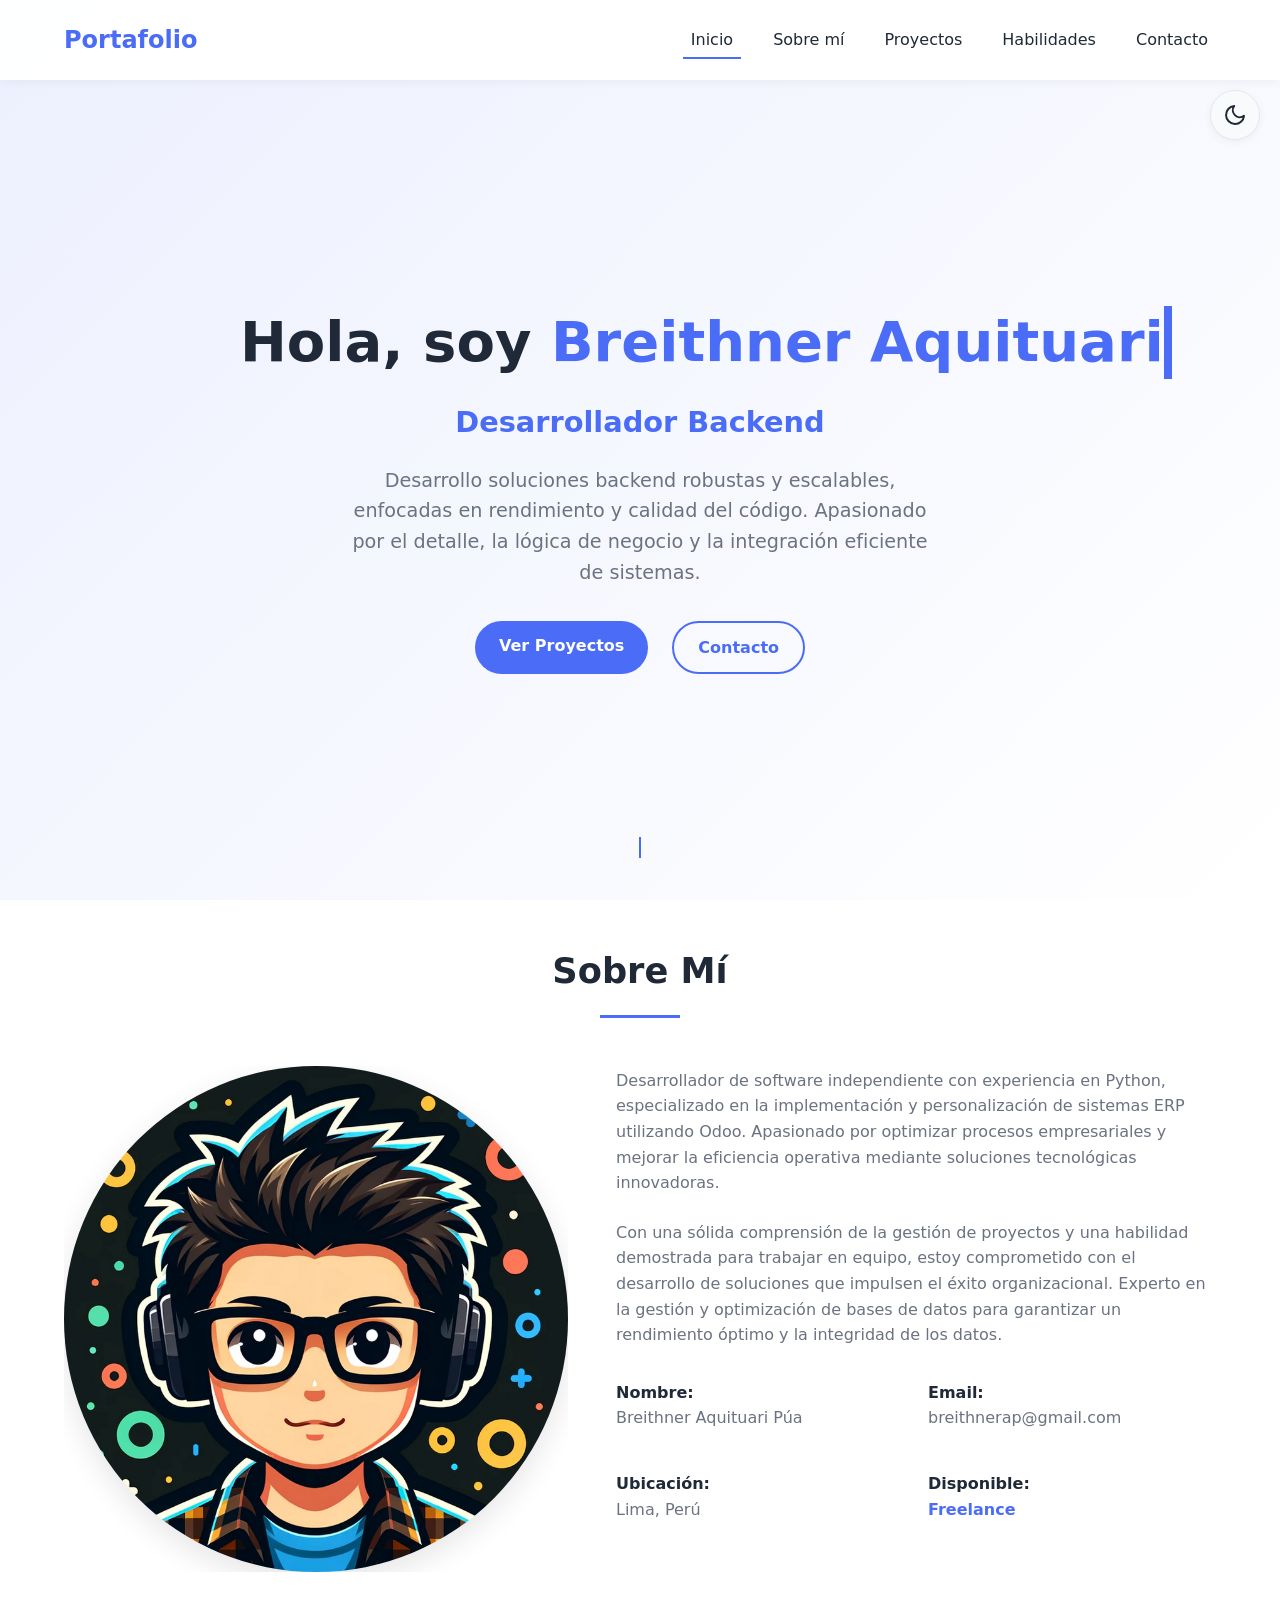
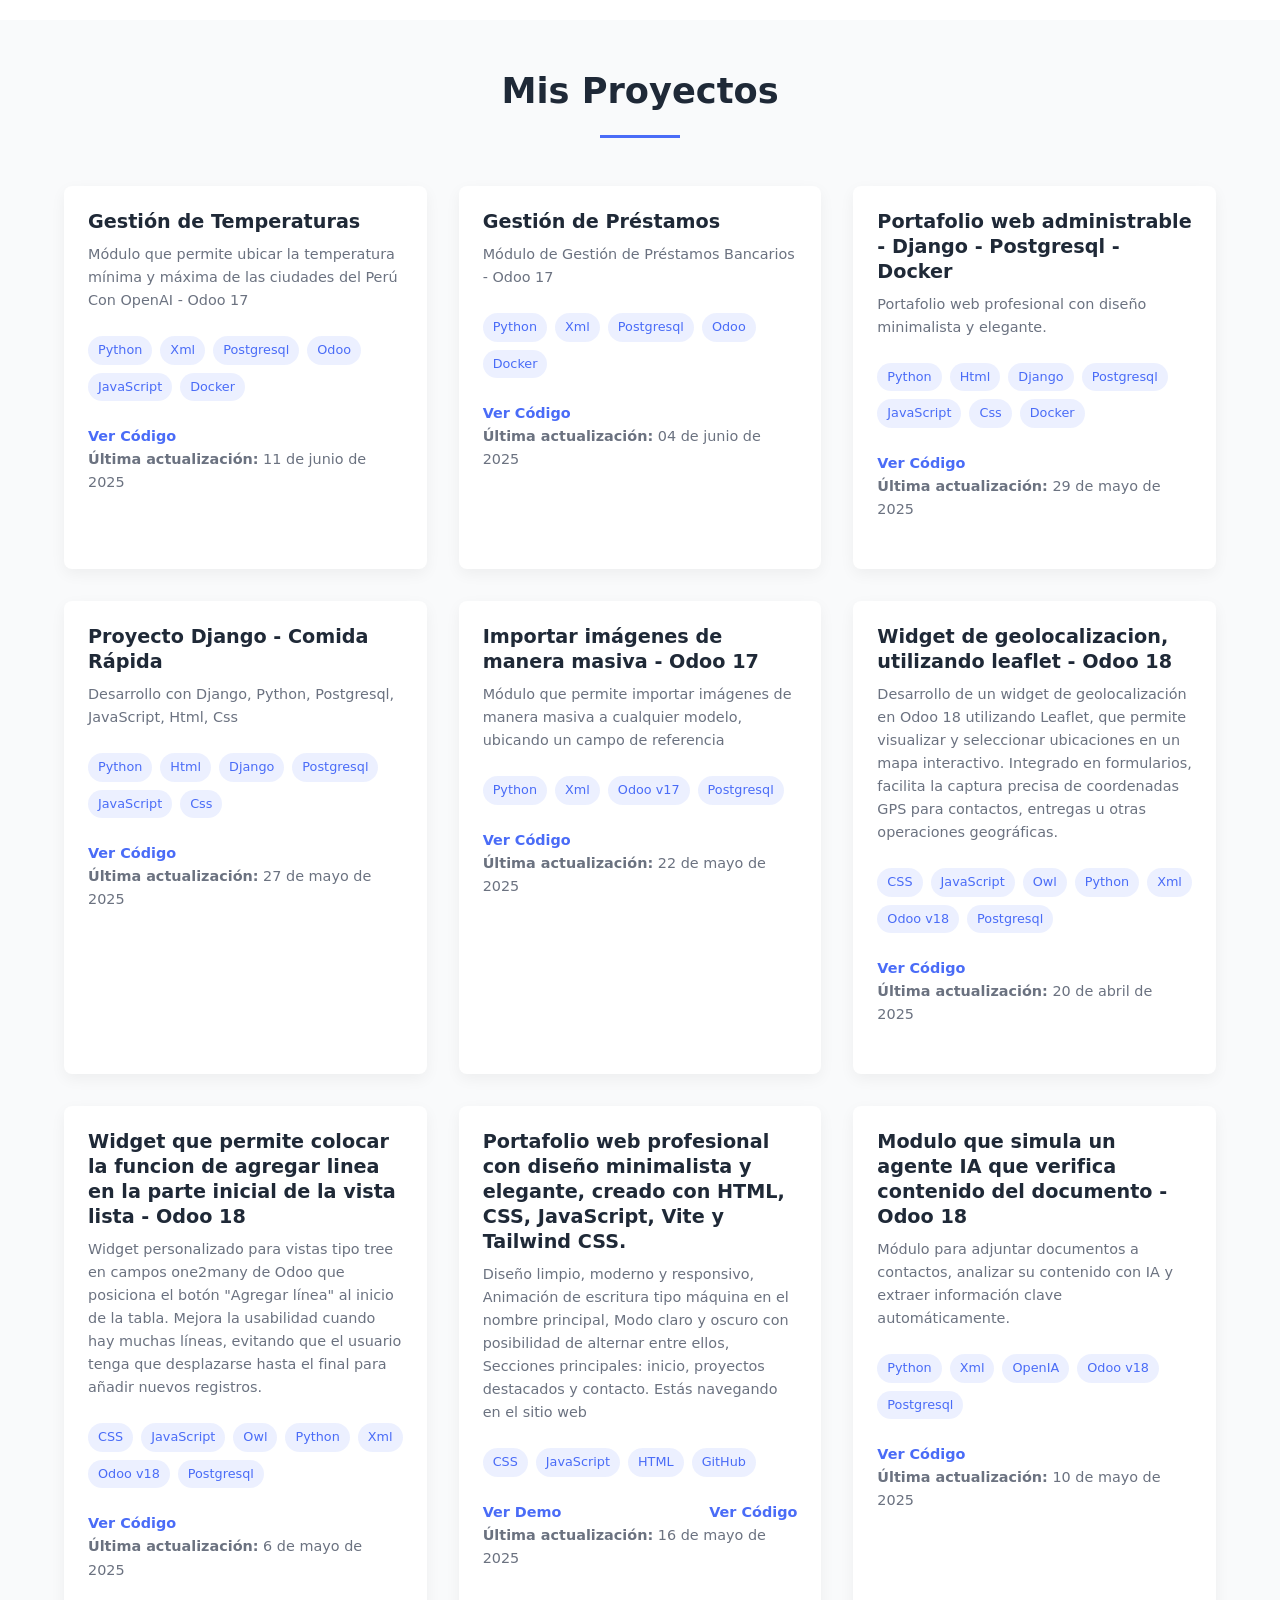
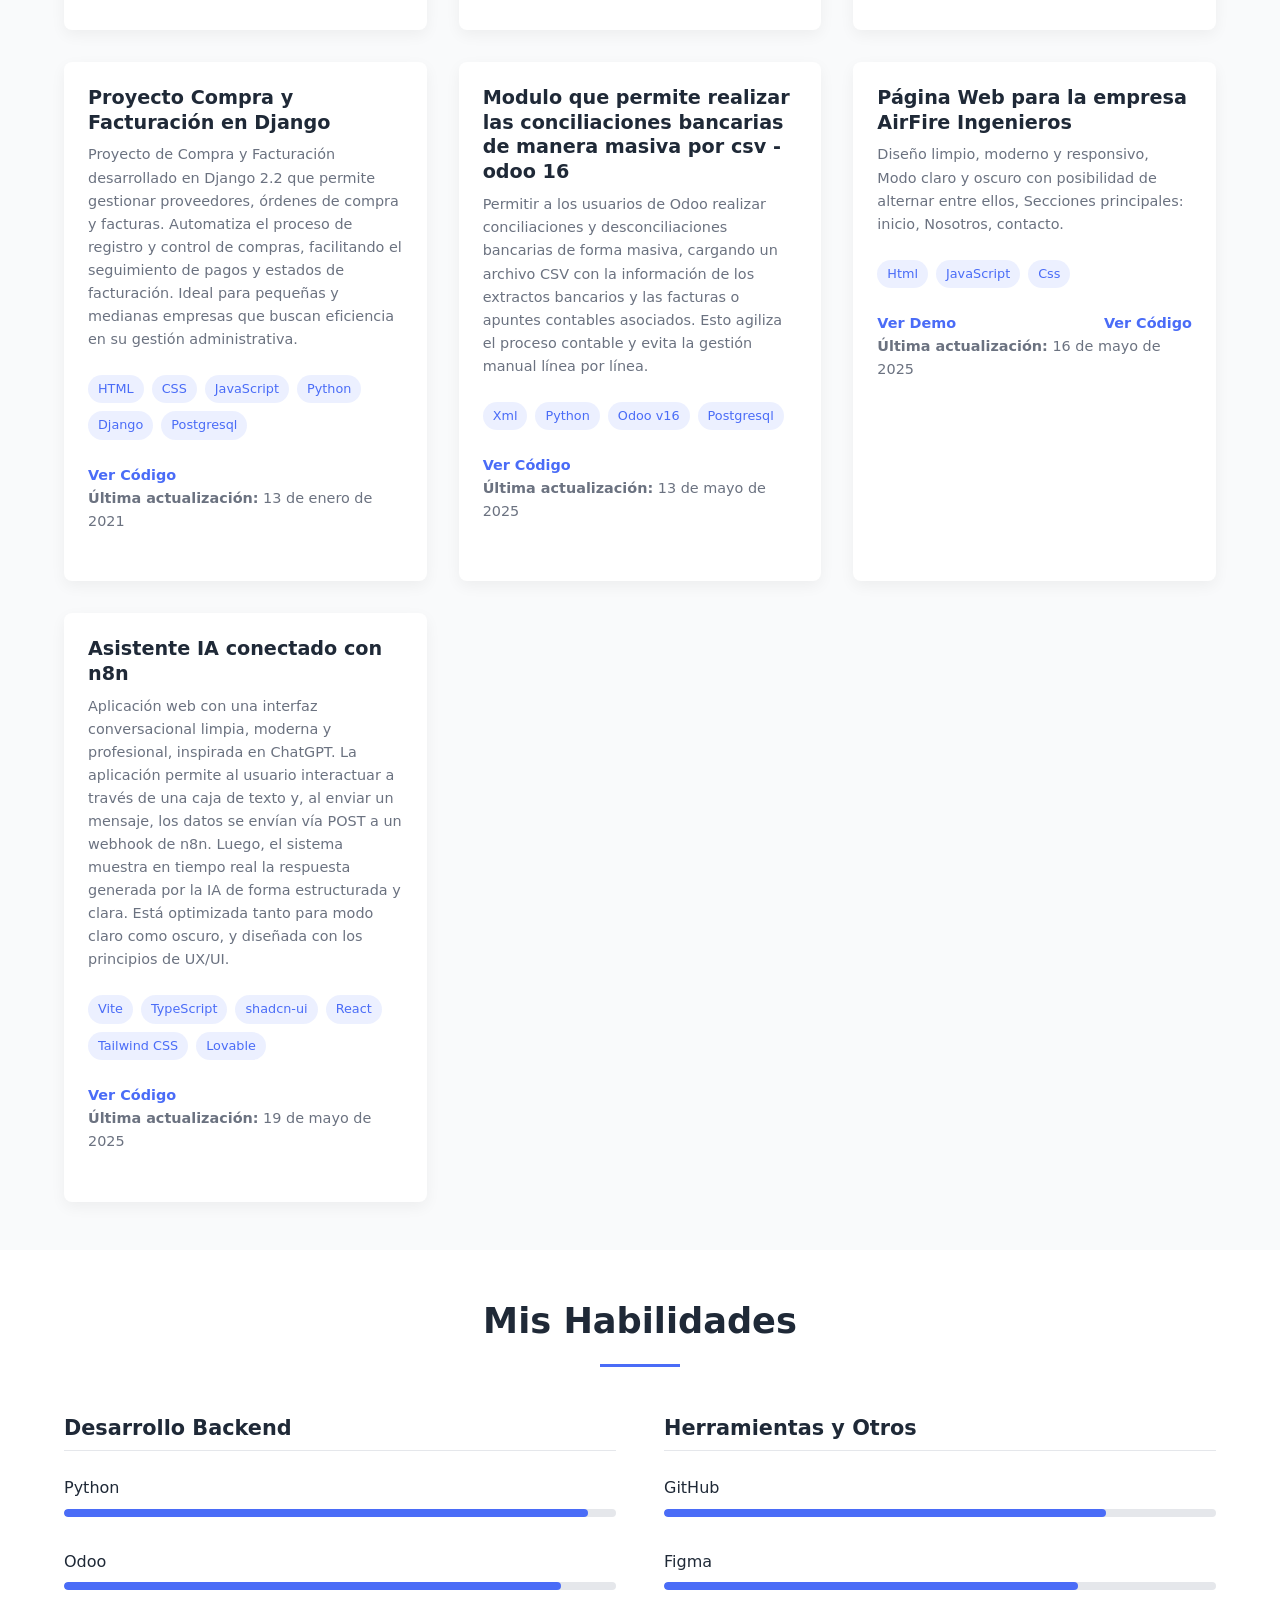
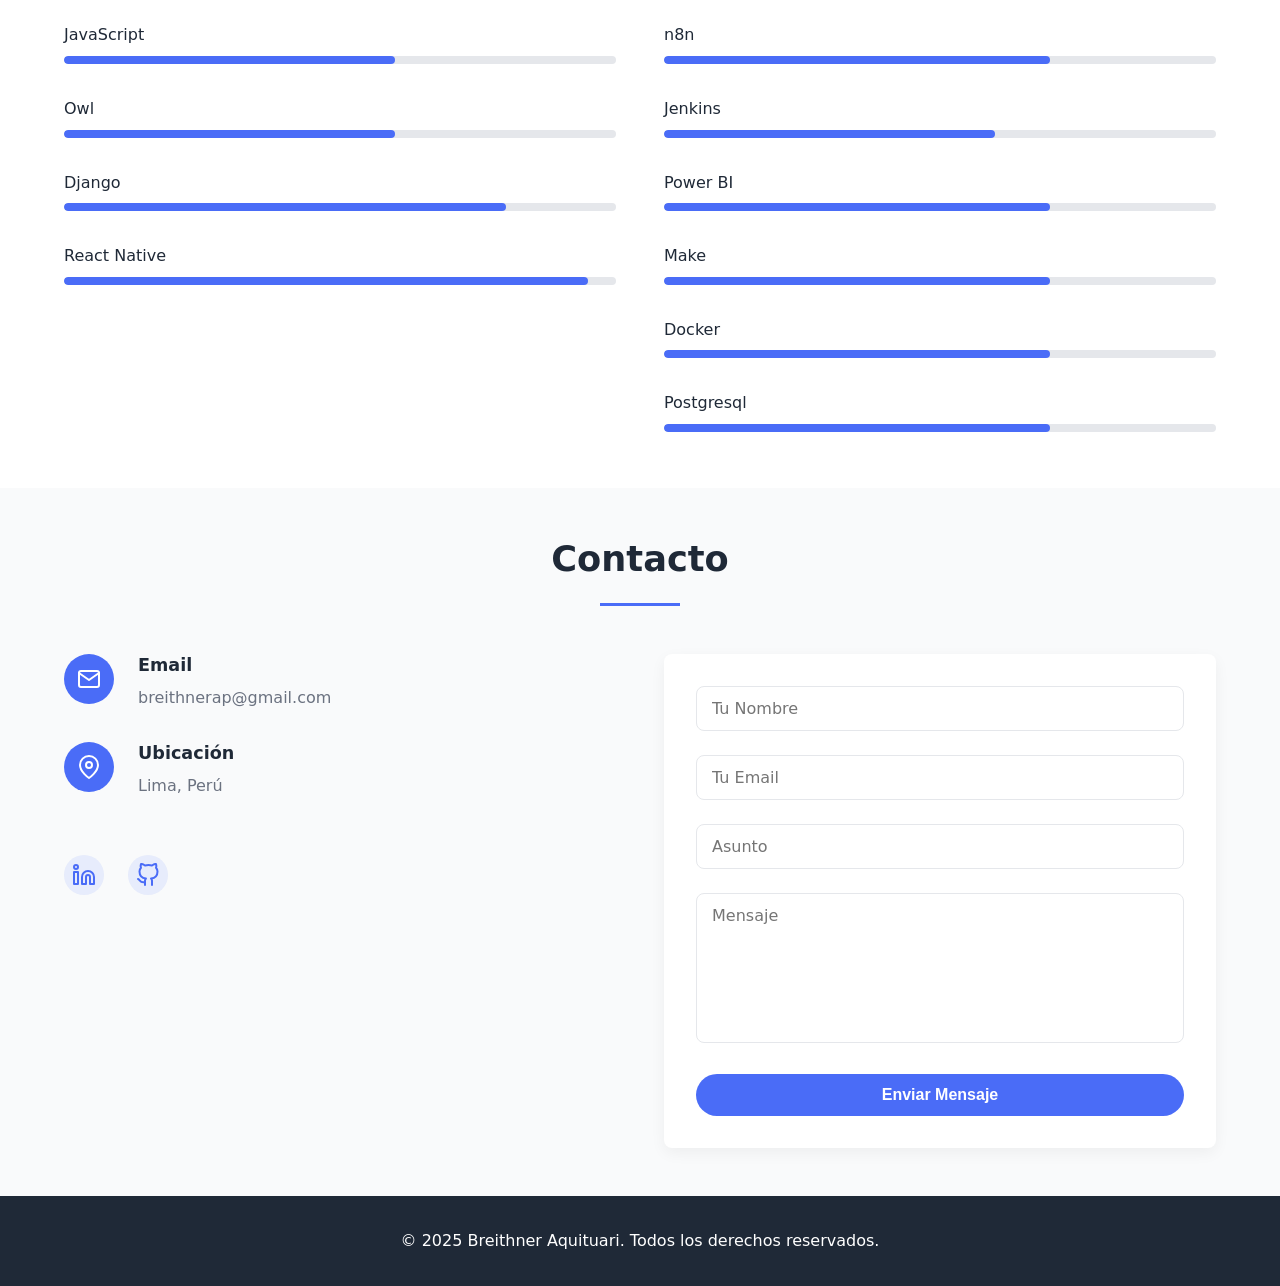
==== index.html @ 70c45f5d "upload change" ====
<!DOCTYPE html>
<html lang="es">
  <head>
    <meta charset="UTF-8" />
    <meta name="viewport" content="width=device-width, initial-scale=1.0" />
    <title>Mi Portafolio</title>
    <link rel="icon" href="src/docs/img.png" type="image/png">
    <link rel="stylesheet" href="styles.css" />
    <meta name="description" content="Portafolio profesional" />
    <meta name="author" content="Breithner Aquituari" />
  </head>

  <body>
    <div id="root">
      <!-- Theme Toggle Button -->
      <div class="theme-toggle">
        <svg xmlns="http://www.w3.org/2000/svg" viewBox="0 0 24 24" fill="none" stroke="currentColor" stroke-width="2" stroke-linecap="round" stroke-linejoin="round">
          <path d="M21 12.79A9 9 0 1 1 11.21 3 7 7 0 0 0 21 12.79z"></path>
        </svg>
      </div>

      <!-- Header y Navegación -->
      <header class="header">
        <div class="container">
          <div class="logo">
            <a href="#inicio">Portafolio</a>
          </div>
          <nav class="nav-menu">
            <div class="menu-toggle">
              <span></span>
              <span></span>
              <span></span>
            </div>
            <ul class="menu">
              <li><a href="#inicio" class="active">Inicio</a></li>
              <li><a href="#sobre-mi">Sobre mí</a></li>
              <li><a href="#proyectos">Proyectos</a></li>
              <li><a href="#habilidades">Habilidades</a></li>
              <li><a href="#contacto">Contacto</a></li>
            </ul>
          </nav>
        </div>
      </header>

      <!-- Sección de Inicio -->
      <section id="inicio" class="hero">
        <div class="container">
          <div class="hero-content">
            <h1 class="animate-fade-in">
              <span class="typing-text">Hola, soy <span class="highlight">Breithner Aquituari</span></span>
            </h1>
            <h2 class="animate-fade-in delay-1">
              <span class="backend-highlight">Desarrollador Backend</span>
            </h2>
            <p class="animate-fade-in delay-2">
              Desarrollo soluciones backend robustas y escalables, enfocadas en rendimiento y calidad del código.
              Apasionado por el detalle, la lógica de negocio y la integración eficiente de sistemas.
            </p>
            <div class="hero-buttons animate-fade-in delay-3">
              <a href="#proyectos" class="btn btn-primary">Ver Proyectos</a>
              <a href="#contacto" class="btn btn-outline">Contacto</a>
            </div>
          </div>
        </div>
        <div class="scroll-down">
          <a href="#sobre-mi">
            <span class="arrow"></span>
          </a>
        </div>
      </section>

      <!-- Sección Sobre Mí -->
      <section id="sobre-mi" class="section">
        <div class="container">
          <h2 class="section-title">Sobre Mí</h2>
          <div class="about-content">
            <div class="about-image">
              <div class="image-container">
                <!-- Imagen de perfil -->
                <img src="src/docs/img.png" alt="Foto de perfil" class="perfil-img"/>
              </div>
            </div>
            <div class="about-text">
              <p>
                Desarrollador de software independiente con experiencia en Python, 
                especializado en la implementación y personalización de sistemas ERP utilizando Odoo. 
                Apasionado por optimizar procesos empresariales y mejorar la eficiencia operativa mediante soluciones tecnológicas innovadoras. 

              </p>
              <p>
                Con una sólida comprensión de la gestión de proyectos y una habilidad demostrada para trabajar en equipo, 
                estoy comprometido con el desarrollo de soluciones que impulsen el éxito organizacional. 
                Experto en la gestión y optimización de bases de datos para garantizar un rendimiento óptimo y la integridad de los datos.
              </p>
              <div class="about-details">
                <div class="detail-item">
                  <span class="detail-title">Nombre:</span>
                  <span class="detail-info">Breithner Aquituari Púa</span>
                </div>
                <div class="detail-item">
                  <span class="detail-title">Email:</span>
                  <span class="detail-info">breithnerap@gmail.com</span>
                </div>
                <div class="detail-item">
                  <span class="detail-title">Ubicación:</span>
                  <span class="detail-info">Lima, Perú</span>
                </div>
                <div class="detail-item">
                  <span class="detail-title">Disponible:</span>
                  <span class="detail-info available">Freelance</span>
                </div>
              </div>
              <!-- <a href="src/docs/cv.pdf" class="btn btn-primary" target="_blank" download>Descargar CV</a> -->
            </div>
          </div>
        </div>
      </section>

      <!-- Sección de Proyectos -->
      <section id="proyectos" class="section bg-alt">
        <div class="container">
          <h2 class="section-title">Mis Proyectos</h2>
          <div class="projects-grid">

            <!-- Proyecto 1 -->
            <div class="project-card">
              <!-- <div class="project-img">
                <img src="https://via.placeholder.com/600x400" alt="Proyecto 2" />
              </div> -->
              <div class="project-info">
                <h3>Gestión de Temperaturas</h3>
                <p>Módulo que permite ubicar la temperatura mínima y máxima de las ciudades del Perú Con OpenAI - Odoo 17</h3>
                
                <div class="project-tags">
                  <span>Python</span>
                  <span>Xml</span>
                  <span>Postgresql</span>
                  <span>Odoo</span>
                  <span>JavaScript</span>
                  <span>Docker</span>
                </div>
                <div class="project-links">
                  <!-- <a href="#" class="project-link" target="_blank">Ver Demo</a> -->
                  <a href="https://github.com/br3hap/weather_temperature_ia" class="project-link" target="_blank">Ver Código</a>
                </div>
                <p><strong>Última actualización:</strong> 11 de junio de 2025</p>
              </div>
            </div>

            <!-- Proyecto 1 -->
            <div class="project-card">
              <!-- <div class="project-img">
                <img src="https://via.placeholder.com/600x400" alt="Proyecto 2" />
              </div> -->
              <div class="project-info">
                <h3>Gestión de Préstamos</h3>
                <p>Módulo de Gestión de Préstamos Bancarios - Odoo 17</h3>
                
                <div class="project-tags">
                  <span>Python</span>
                  <span>Xml</span>
                  <span>Postgresql</span>
                  <span>Odoo</span>
                  <span>Docker</span>
                </div>
                <div class="project-links">
                  <!-- <a href="#" class="project-link" target="_blank">Ver Demo</a> -->
                  <a href="https://github.com/br3hap/mod_bank_loan" class="project-link" target="_blank">Ver Código</a>
                </div>
                <p><strong>Última actualización:</strong> 04 de junio de 2025</p>
              </div>
            </div>


            <!-- Proyecto 1 -->
            <div class="project-card">
              <!-- <div class="project-img">
                <img src="https://via.placeholder.com/600x400" alt="Proyecto 2" />
              </div> -->
              <div class="project-info">
                <h3>Portafolio web administrable - Django - Postgresql - Docker</h3>
                <p>Portafolio web profesional con diseño minimalista y elegante.</h3>
                
                <div class="project-tags">
                  <span>Python</span>
                  <span>Html</span>
                  <span>Django</span>
                  <span>Postgresql</span>
                  <span>JavaScript</span>
                  <span>Css</span>
                  <span>Docker</span>
                </div>
                <div class="project-links">
                  <!-- <a href="#" class="project-link" target="_blank">Ver Demo</a> -->
                  <a href="https://github.com/br3hap/portafolio-administrable-django-postgresql" class="project-link" target="_blank">Ver Código</a>
                </div>
                <p><strong>Última actualización:</strong> 29 de mayo de 2025</p>
              </div>
            </div>

            <!-- Proyecto 1 -->
            <div class="project-card">
              <!-- <div class="project-img">
                <img src="https://via.placeholder.com/600x400" alt="Proyecto 2" />
              </div> -->
              <div class="project-info">
                <h3>Proyecto Django - Comida Rápida</h3>
                <p>Desarrollo con Django, Python, Postgresql, JavaScript, Html, Css</p>
                <div class="project-tags">
                  <span>Python</span>
                  <span>Html</span>
                  <span>Django</span>
                  <span>Postgresql</span>
                  <span>JavaScript</span>
                  <span>Css</span>
                </div>
                <div class="project-links">
                  <!-- <a href="#" class="project-link" target="_blank">Ver Demo</a> -->
                  <a href="https://github.com/br3hap/Django5-Doc" class="project-link" target="_blank">Ver Código</a>
                </div>
                <p><strong>Última actualización:</strong> 27 de mayo de 2025</p>
              </div>
            </div>


            <!-- Proyecto 1 -->
            <div class="project-card">
              <!-- <div class="project-img">
                <img src="https://via.placeholder.com/600x400" alt="Proyecto 2" />
              </div> -->
              <div class="project-info">
                <h3>Importar imágenes de manera masiva - Odoo 17</h3>
                <p>Módulo que permite importar imágenes de manera masiva a cualquier modelo, ubicando un campo de referencia</p>
                <div class="project-tags">
                  <span>Python</span>
                  <span>Xml</span>
                  <span>Odoo v17</span>
                  <span>Postgresql</span>
                </div>
                <div class="project-links">
                  <!-- <a href="#" class="project-link" target="_blank">Ver Demo</a> -->
                  <a href="https://github.com/br3hap/modules-odoo/tree/main/mod_image_import" class="project-link" target="_blank">Ver Código</a>
                </div>
                <p><strong>Última actualización:</strong> 22 de mayo de 2025</p>
              </div>
            </div>


            <!-- Proyecto 2 -->
            <div class="project-card">
              <!-- <div class="project-img">
                <img src="https://via.placeholder.com/600x400" alt="Proyecto 2" />
              </div> -->
              <div class="project-info">
                <h3>Widget de geolocalizacion, utilizando leaflet - Odoo 18</h3>
                <p>Desarrollo de un widget de geolocalización en Odoo 18 utilizando Leaflet, 
                  que permite visualizar y seleccionar ubicaciones en un mapa interactivo. 
                  Integrado en formularios, 
                  facilita la captura precisa de coordenadas GPS para contactos, entregas u otras operaciones geográficas.</p>
                <div class="project-tags">
                  <!-- <span>HTML</span> -->
                  <span>CSS</span>
                  <span>JavaScript</span>
                  <span>Owl</span>
                  <span>Python</span>
                  <span>Xml</span>
                  <span>Odoo v18</span>
                  <span>Postgresql</span>
                </div>
                <div class="project-links">
                  <!-- <a href="#" class="project-link" target="_blank">Ver Demo</a> -->
                  <a href="https://github.com/br3hap/modules-odoo/tree/main/widget_geolocation_map" class="project-link" target="_blank">Ver Código</a>
                </div>
                <p><strong>Última actualización:</strong> 20 de abril de 2025</p>
              </div>
            </div>

            <!-- Proyecto 3 -->
            <div class="project-card">
              <!-- <div class="project-img">
                <img src="https://via.placeholder.com/600x400" alt="Proyecto 3" />
              </div> -->
              <div class="project-info">
                <h3>Widget que permite colocar la funcion de agregar linea en la parte inicial
                    de la vista lista - Odoo 18</h3>
                <p>Widget personalizado para vistas tipo tree en campos one2many de Odoo que posiciona el botón 
                  "Agregar línea" al inicio de la tabla. Mejora la usabilidad cuando hay muchas líneas, 
                  evitando que el usuario tenga que desplazarse hasta el final para añadir nuevos registros.</p>
                <div class="project-tags">
                  <span>CSS</span>
                  <span>JavaScript</span>
                  <span>Owl</span>
                  <span>Python</span>
                  <span>Xml</span>
                  <span>Odoo v18</span>
                  <span>Postgresql</span>
                </div>
                <div class="project-links">
                  <!-- <a href="#" class="project-link" target="_blank">Ver Demo</a> -->
                  <a href="https://github.com/br3hap/modules-odoo/tree/main/list_add_record_start" class="project-link" target="_blank">Ver Código</a>
                </div>
                <p><strong>Última actualización:</strong> 6 de mayo de 2025</p>
              </div>
            </div>

            <!-- Proyecto 4 -->
            <div class="project-card">
              <!-- <div class="project-img">
                <img src="https://via.placeholder.com/600x400" alt="Proyecto 3" />
              </div> -->
              <div class="project-info">
                <h3>Portafolio web profesional con diseño minimalista y elegante, creado con HTML, CSS, JavaScript, Vite y Tailwind CSS.</h3>
                <p>Diseño limpio, moderno y responsivo, Animación de escritura tipo máquina en el nombre principal, Modo claro y oscuro con posibilidad de alternar entre ellos,
                  Secciones principales: inicio, proyectos destacados y contacto. <span>Estás navegando en el sitio web</span>
                </p>
                <div class="project-tags">
                  <span>CSS</span>
                  <span>JavaScript</span>
                  <span>HTML</span>
                  <span>GitHub</span>
                </div>
                <div class="project-links">
                  <a href="https://br3hap.github.io/" class="project-link">Ver Demo</a>
                  <a href="https://github.com/br3hap/br3hap.github.io" class="project-link" target="_blank">Ver Código</a>
                </div>
                <p><strong>Última actualización:</strong> 16 de mayo de 2025</p>
              </div>
            </div>


            <!-- Proyecto 5 -->
            <div class="project-card">
              <!-- <div class="project-img">
                <img src="https://via.placeholder.com/600x400" alt="Proyecto 3" />
              </div> -->
              <div class="project-info">
                <h3>Modulo que simula un agente IA que verifica contenido del documento - Odoo 18</h3>
                <p>Módulo para adjuntar documentos a contactos, analizar su contenido con IA y extraer información clave automáticamente.
                </p>
                <div class="project-tags">
                  <span>Python</span>
                  <span>Xml</span>
                  <span>OpenIA</span>
                  <span>Odoo v18</span>
                  <span>Postgresql</span>
                </div>
                <div class="project-links">
                  <!-- <a href="#" class="project-link" target="_blank">Ver Demo</a> -->
                  <a href="https://github.com/br3hap/modules-odoo/tree/main/res_partner_file_ia" class="project-link" target="_blank">Ver Código</a>
                </div>
                <p><strong>Última actualización:</strong> 10 de mayo de 2025</p>
              </div>
            </div>

            <!-- Proyecto 1 -->
            <div class="project-card">
              <!-- <div class="project-img">
                <img src="https://via.placeholder.com/600x400" alt="Proyecto 1" />
              </div> -->
              <div class="project-info">
                <h3>Proyecto Compra y Facturación en Django</h3>
                <p>Proyecto de Compra y Facturación desarrollado en Django 2.2 que permite gestionar proveedores, 
                  órdenes de compra y facturas. 
                  Automatiza el proceso de registro y control de compras, 
                  facilitando el seguimiento de pagos y estados de facturación. 
                  Ideal para pequeñas y medianas empresas que buscan eficiencia en su gestión administrativa.</p>
                <div class="project-tags">
                  <span>HTML</span>
                  <span>CSS</span>
                  <span>JavaScript</span>
                  <span>Python</span>
                  <span>Django</span>
                  <span>Postgresql</span>
                </div>
                <div class="project-links">
                  <!-- <a href="#" class="project-link" target="_blank">Ver Demo</a> -->
                  <a href="https://github.com/br3hap/Compra-y-Facturacion" class="project-link" target="_blank">Ver Código</a>
                </div>
                <p><strong>Última actualización:</strong> 13 de enero de 2021</p>
              </div>
            </div>

            <!-- Proyecto 6 -->
            <div class="project-card">
              <!-- <div class="project-img">
                <img src="https://via.placeholder.com/600x400" alt="Proyecto 1" />
              </div> -->
              <div class="project-info">
                <h3>Modulo que permite realizar las conciliaciones bancarias de manera masiva por csv - odoo 16</h3>
                <p>Permitir a los usuarios de Odoo realizar conciliaciones y desconciliaciones bancarias de forma masiva, 
                    cargando un archivo CSV con la información de los extractos bancarios y las facturas o apuntes contables asociados. 
                    Esto agiliza el proceso contable y evita la gestión manual línea por línea.</p>
                <div class="project-tags">
                  <span>Xml</span>
                  <span>Python</span>
                  <span>Odoo v16</span>
                  <span>Postgresql</span>
                </div>
                <div class="project-links">
                  <!-- <a href="#" class="project-link" target="_blank">Ver Demo</a> -->
                  <a href="https://github.com/br3hap/modules-odoo/tree/main/conciliar_extractos_bancarios" class="project-link" target="_blank">Ver Código</a>
                </div>
                <p><strong>Última actualización:</strong> 13 de mayo de 2025</p>
              </div>
            </div>

            <!-- Proyecto 7 -->
            <div class="project-card">
              <!-- <div class="project-img">
                <img src="https://via.placeholder.com/600x400" alt="Proyecto 1" />
              </div> -->
              <div class="project-info">
                <h3>Página Web para la empresa AirFire Ingenieros</h3>
                <p>Diseño limpio, moderno y responsivo, Modo claro y oscuro con posibilidad de alternar entre ellos,
                  Secciones principales: inicio, Nosotros, contacto.</p>
                <div class="project-tags">
                  <span>Html</span>
                  <span>JavaScript</span>
                  <span>Css</span>
                </div>
                <div class="project-links">
                  <a href="https://airfireingenieros.com/" class="project-link" target="_blank">Ver Demo</a>
                  <a href="https://github.com/br3hap/airfire-ingenieros-web" class="project-link" target="_blank">Ver Código</a>
                </div>
                <p><strong>Última actualización:</strong> 16 de mayo de 2025</p>
              </div>
            </div>

            <!-- Proyecto 8 -->
            <div class="project-card">
              <!-- <div class="project-img">
                <img src="src/docs/img/ia.png" alt="Proyecto 1" />
              </div> -->
              <div class="project-info">
                <h3>Asistente IA conectado con n8n</h3>
                <p>Aplicación web con una interfaz conversacional limpia, moderna y profesional, inspirada en ChatGPT. 
                  La aplicación permite al usuario interactuar a través de una caja de texto y, al enviar un mensaje, 
                  los datos se envían vía POST a un webhook de n8n. 
                  Luego, el sistema muestra en tiempo real la respuesta generada por la IA de forma estructurada y clara. 
                  Está optimizada tanto para modo claro como oscuro, y diseñada con los principios de UX/UI.</p>
                <div class="project-tags">
                  <span>Vite</span>
                  <span>TypeScript</span>
                  <span>shadcn-ui</span>
                  <span>React</span>
                  <span>Tailwind CSS</span>
                  <span>Lovable</span>
                </div>
                <div class="project-links">
                  <a href="https://github.com/br3hap/chatflow-ai-assistant" class="project-link" target="_blank">Ver Código</a>
                </div>
                <p><strong>Última actualización:</strong> 19 de mayo de 2025</p>
              </div>
            </div>

          </div>
        </div>
      </section>

      <!-- Sección de Habilidades -->
      <section id="habilidades" class="section">
        <div class="container">
          <h2 class="section-title">Mis Habilidades</h2>
          <div class="skills-container">
            <div class="skills-category">
              <h3>Desarrollo Backend</h3>
              <div class="skills-list">
                <div class="skill-item">
                  <span class="skill-name">Python</span>
                  <div class="skill-bar">
                    <div class="skill-level" style="width: 95%"></div>
                  </div>
                </div>
                <div class="skill-item">
                  <span class="skill-name">Odoo</span>
                  <div class="skill-bar">
                    <div class="skill-level" style="width: 90%"></div>
                  </div>
                </div>
                <div class="skill-item">
                  <span class="skill-name">JavaScript</span>
                  <div class="skill-bar">
                    <div class="skill-level" style="width: 60%"></div>
                  </div>
                </div>
                <div class="skill-item">
                  <span class="skill-name">Owl</span>
                  <div class="skill-bar">
                    <div class="skill-level" style="width: 60%"></div>
                  </div>
                </div>
                <div class="skill-item">
                  <span class="skill-name">Django</span>
                  <div class="skill-bar">
                    <div class="skill-level" style="width: 80%"></div>
                  </div>
                </div>
                <div class="skill-item">
                  <span class="skill-name">React Native</span>
                  <div class="skill-bar">
                    <div class="skill-level" style="width: 95%"></div>
                  </div>
                </div>
              </div>
            </div>

            <div class="skills-category">
              <h3>Herramientas y Otros</h3>
              <div class="skills-list">
                <div class="skill-item">
                  <span class="skill-name">GitHub</span>
                  <div class="skill-bar">
                    <div class="skill-level" style="width: 80%"></div>
                  </div>
                </div>
                <div class="skill-item">
                  <span class="skill-name">Figma</span>
                  <div class="skill-bar">
                    <div class="skill-level" style="width: 75%"></div>
                  </div>
                </div>
                <div class="skill-item">
                  <span class="skill-name">n8n</span>
                  <div class="skill-bar">
                    <div class="skill-level" style="width: 70%"></div>
                  </div>
                </div>
                <div class="skill-item">
                  <span class="skill-name">Jenkins</span>
                  <div class="skill-bar">
                    <div class="skill-level" style="width: 60%"></div>
                  </div>
                </div>
                <div class="skill-item">
                  <span class="skill-name">Power BI</span>
                  <div class="skill-bar">
                    <div class="skill-level" style="width: 70%"></div>
                  </div>
                </div>
                <div class="skill-item">
                  <span class="skill-name">Make</span>
                  <div class="skill-bar">
                    <div class="skill-level" style="width: 70%"></div>
                  </div>
                </div>
                <div class="skill-item">
                  <span class="skill-name">Docker</span>
                  <div class="skill-bar">
                    <div class="skill-level" style="width: 70%"></div>
                  </div>
                </div>
                <div class="skill-item">
                  <span class="skill-name">Postgresql</span>
                  <div class="skill-bar">
                    <div class="skill-level" style="width: 70%"></div>
                  </div>
                </div>
              </div>
            </div>
          </div>
        </div>
      </section>

      <!-- Sección de Contacto -->
      <section id="contacto" class="section bg-alt">
        <div class="container">
          <h2 class="section-title">Contacto</h2>
          <div class="contact-container">
            <div class="contact-info">
              <div class="contact-item">
                <div class="contact-icon">
                  <svg xmlns="http://www.w3.org/2000/svg" width="24" height="24" viewBox="0 0 24 24" fill="none" stroke="currentColor" stroke-width="2" stroke-linecap="round" stroke-linejoin="round">
                    <path d="M4 4h16c1.1 0 2 .9 2 2v12c0 1.1-.9 2-2 2H4c-1.1 0-2-.9-2-2V6c0-1.1.9-2 2-2z"></path>
                    <polyline points="22,6 12,13 2,6"></polyline>
                  </svg>
                </div>
                <div class="contact-text">
                  <h3>Email</h3>
                  <p>breithnerap@gmail.com</p>
                </div>
              </div>
              <div class="contact-item">
                <div class="contact-icon">
                  <svg xmlns="http://www.w3.org/2000/svg" width="24" height="24" viewBox="0 0 24 24" fill="none" stroke="currentColor" stroke-width="2" stroke-linecap="round" stroke-linejoin="round">
                    <path d="M21 10c0 7-9 13-9 13s-9-6-9-13a9 9 0 0 1 18 0z"></path>
                    <circle cx="12" cy="10" r="3"></circle>
                  </svg>
                </div>
                <div class="contact-text">
                  <h3>Ubicación</h3>
                  <p>Lima, Perú</p>
                </div>
              </div>
              <!-- <div class="contact-item">
                <div class="contact-icon">
                  <svg xmlns="http://www.w3.org/2000/svg" width="24" height="24" viewBox="0 0 24 24" fill="none" stroke="currentColor" stroke-width="2" stroke-linecap="round" stroke-linejoin="round">
                    <path d="M15.05 5A5 5 0 0 1 19 8.95M15.05 1A9 9 0 0 1 23 8.94m-1 7.98v3a2 2 0 0 1-2.18 2 19.79 19.79 0 0 1-8.63-3.07 19.5 19.5 0 0 1-6-6 19.79 19.79 0 0 1-3.07-8.67A2 2 0 0 1 4.11 2h3a2 2 0 0 1 2 1.72 12.84 12.84 0 0 0 .7 2.81 2 2 0 0 1-.45 2.11L8.09 9.91a16 16 0 0 0 6 6l1.27-1.27a2 2 0 0 1 2.11-.45 12.84 12.84 0 0 0 2.81.7A2 2 0 0 1 22 16.92z"></path>
                  </svg>
                </div>
                <div class="contact-text">
                  <h3>Teléfono</h3>
                  <p>+XX XXX XXX XXXX</p>
                </div>
              </div> -->
              <div class="social-links">
                <a href="https://www.linkedin.com/in/breithner-aquituari-249b821a4/" target="_blank" class="social-link">
                  <svg xmlns="http://www.w3.org/2000/svg" width="24" height="24" viewBox="0 0 24 24" fill="none" stroke="currentColor" stroke-width="2" stroke-linecap="round" stroke-linejoin="round">
                    <path d="M16 8a6 6 0 0 1 6 6v7h-4v-7a2 2 0 0 0-2-2 2 2 0 0 0-2 2v7h-4v-7a6 6 0 0 1 6-6z"></path>
                    <rect x="2" y="9" width="4" height="12"></rect>
                    <circle cx="4" cy="4" r="2"></circle>
                  </svg>
                </a>
                <a href="https://github.com/br3hap" target="_blank" class="social-link">
                  <svg xmlns="http://www.w3.org/2000/svg" width="24" height="24" viewBox="0 0 24 24" fill="none" stroke="currentColor" stroke-width="2" stroke-linecap="round" stroke-linejoin="round">
                    <path d="M9 19c-5 1.5-5-2.5-7-3m14 6v-3.87a3.37 3.37 0 0 0-.94-2.61c3.14-.35 6.44-1.54 6.44-7A5.44 5.44 0 0 0 20 4.77 5.07 5.07 0 0 0 19.91 1S18.73.65 16 2.48a13.38 13.38 0 0 0-7 0C6.27.65 5.09 1 5.09 1A5.07 5.07 0 0 0 5 4.77a5.44 5.44 0 0 0-1.5 3.78c0 5.42 3.3 6.61 6.44 7A3.37 3.37 0 0 0 9 18.13V22"></path>
                  </svg>
                </a>
                <!-- <a href="#" target="_blank" class="social-link">
                  <svg xmlns="http://www.w3.org/2000/svg" width="24" height="24" viewBox="0 0 24 24" fill="none" stroke="currentColor" stroke-width="2" stroke-linecap="round" stroke-linejoin="round">
                    <path d="M23 3a10.9 10.9 0 0 1-3.14 1.53 4.48 4.48 0 0 0-7.86 3v1A10.66 10.66 0 0 1 3 4s-4 9 5 13a11.64 11.64 0 0 1-7 2c9 5 20 0 20-11.5a4.5 4.5 0 0 0-.08-.83A7.72 7.72 0 0 0 23 3z"></path>
                  </svg>
                </a> -->
              </div>
            </div>
            <div class="contact-form">
              <form id="contact-form">
                <div class="form-group">
                  <input type="text" id="name" name="name" placeholder="Tu Nombre" required />
                </div>
                <div class="form-group">
                  <input type="email" id="email" name="email" placeholder="Tu Email" required />
                </div>
                <div class="form-group">
                  <input type="text" id="subject" name="subject" placeholder="Asunto" required />
                </div>
                <div class="form-group">
                  <textarea id="message" name="message" placeholder="Mensaje" required></textarea>
                </div>
                <button type="submit" class="btn btn-primary btn-full">Enviar Mensaje</button>
              </form>
            </div>
          </div>
        </div>
      </section>

      <!-- Footer -->
      <footer class="footer">
        <div class="container">
          <div class="footer-content">
            <p>&copy; 2025 Breithner Aquituari. Todos los derechos reservados.</p>
          </div>
        </div>
      </footer>
    </div>
    
    <!-- IMPORTANT: DO NOT REMOVE THIS SCRIPT TAG OR THIS VERY COMMENT! -->
    <script src="https://cdn.gpteng.co/gptengineer.js" type="module"></script>
    <script src="script.js"></script>
  </body>
</html>
---- styles.css ----
/* Variables */
:root {
  --primary-color: #4a6cf7;
  --primary-dark: #3a5be0;
  --secondary-color: #6b7280;
  --text-color: #1f2937;
  --light-text: #6b7280;
  --bg-color: #ffffff;
  --bg-alt: #f9fafb;
  --border-color: #e5e7eb;
  --shadow-color: rgba(0, 0, 0, 0.05);
  --highlight-color: rgba(74, 108, 247, 0.1);
  --transition: all 0.3s ease;
  --border-radius: 8px;
  --container-width: 1200px;
  --header-height: 80px;
  --spacing-xs: 0.5rem;
  --spacing-sm: 1rem;
  --spacing-md: 1.5rem;
  --spacing-lg: 2rem;
  --spacing-xl: 3rem;
  --header-text-color: #1f2937;
  --footer-text-color: white;
}

/* Dark Mode Variables */
.dark-mode {
  --primary-color: #6d8bff;
  --primary-dark: #5a78eb;
  --secondary-color: #9ca3af;
  --text-color: #f3f4f6;
  --light-text: #d1d5db;
  --bg-color: #121212;
  --bg-alt: #1f2937;
  --border-color: #374151;
  --shadow-color: rgba(0, 0, 0, 0.2);
  --highlight-color: rgba(109, 139, 255, 0.1);
  --header-text-color: #f3f4f6;
  --footer-text-color: #f3f4f6;
}

/* Reset & Base Styles */
* {
  margin: 0;
  padding: 0;
  box-sizing: border-box;
}

html {
  scroll-behavior: smooth;
}

body {
  font-family: system-ui, -apple-system, BlinkMacSystemFont, 'Segoe UI', Roboto,
    'Helvetica Neue', Arial, sans-serif;
  color: var(--text-color);
  line-height: 1.6;
  background-color: var(--bg-color);
}

h1, h2, h3, h4, h5, h6 {
  font-weight: 700;
  line-height: 1.3;
  margin-bottom: var(--spacing-md);
}

a {
  text-decoration: none;
  color: var(--text-color);
  transition: var(--transition);
}

ul {
  list-style: none;
}

img {
  max-width: 100%;
  height: auto;
  display: block;
}

/* Typing Animation */
.typing-text {
  display: inline-block;
  overflow: hidden;
  border-right: 0.15em solid var(--primary-color);
  white-space: nowrap;
  margin: 0 auto;
  animation: typing 3.5s steps(40, end), blink-caret 0.75s step-end infinite;
  max-width: fit-content;
}

@keyframes typing {
  from { width: 0 }
  to { width: 100% }
}

@keyframes blink-caret {
  from, to { border-color: transparent }
  50% { border-color: var(--primary-color) }
}

.backend-highlight {
  color: var(--primary-color);
  font-weight: 700;
}

/* Theme Toggle */
.theme-toggle {
  position: fixed;
  top: 90px;
  right: 20px;
  width: 50px;
  height: 50px;
  border-radius: 50%;
  background-color: var(--bg-alt);
  display: flex;
  align-items: center;
  justify-content: center;
  cursor: pointer;
  z-index: 999;
  box-shadow: 0 2px 10px var(--shadow-color);
  border: 1px solid var(--border-color);
  transition: var(--transition);
}

.theme-toggle:hover {
  transform: translateY(-2px);
}

.theme-toggle svg {
  width: 24px;
  height: 24px;
  fill: none;
  stroke: var(--text-color);
  stroke-width: 2;
  transition: var(--transition);
}

/* Container */
.container {
  width: 100%;
  max-width: var(--container-width);
  margin: 0 auto;
  padding: 0 var(--spacing-md);
}

/* Header */
.header {
  position: fixed;
  top: 0;
  left: 0;
  width: 100%;
  background-color: rgba(255, 255, 255, 0.95);
  backdrop-filter: blur(5px);
  z-index: 1000;
  box-shadow: 0 2px 10px var(--shadow-color);
  height: var(--header-height);
  display: flex;
  align-items: center;
}

.dark-mode .header {
  background-color: rgba(18, 18, 18, 0.95);
}

.dark-mode .footer {
  background-color: rgba(18, 18, 18, 0.95);
}

.header .container {
  display: flex;
  align-items: center;
  justify-content: space-between;
}

.logo a {
  font-size: 1.5rem;
  font-weight: 700;
  color: var(--primary-color);
}

.nav-menu {
  display: flex;
  align-items: center;
}

.menu {
  display: flex;
  gap: var(--spacing-md);
}

.menu li a {
  padding: 0.5rem;
  position: relative;
}

.menu li a::after {
  content: '';
  position: absolute;
  bottom: -2px;
  left: 0;
  width: 0;
  height: 2px;
  background-color: var(--primary-color);
  transition: var(--transition);
}

.menu li a:hover::after,
.menu li a.active::after {
  width: 100%;
}

.menu-toggle {
  display: none;
  flex-direction: column;
  gap: 5px;
  cursor: pointer;
}

.menu-toggle span {
  display: block;
  width: 25px;
  height: 3px;
  background-color: var(--text-color);
  transition: var(--transition);
}

/* Hero Section */
.hero {
  min-height: 100vh;
  display: flex;
  align-items: center;
  position: relative;
  padding-top: var(--header-height);
  background: linear-gradient(135deg, var(--highlight-color) 0%, rgba(255, 255, 255, 0.5) 100%);
}

.hero-content {
  max-width: 800px;
  margin: 0 auto;
  text-align: center;
  padding: var(--spacing-xl) 0;
}

.hero h1 {
  font-size: 3.5rem;
  margin-bottom: var(--spacing-xs);
  color: var(--text-color);
}

.hero h2 {
  font-size: 1.8rem;
  font-weight: 500;
  margin-bottom: var(--spacing-md);
  color: var(--secondary-color);
}

.hero p {
  font-size: 1.2rem;
  margin-bottom: var(--spacing-lg);
  color: var(--light-text);
  max-width: 600px;
  margin-left: auto;
  margin-right: auto;
}

.highlight {
  color: var(--primary-color);
}

.hero-buttons {
  display: flex;
  gap: var(--spacing-md);
  justify-content: center;
  margin-top: var(--spacing-lg);
}

.scroll-down {
  position: absolute;
  bottom: 40px;
  left: 50%;
  transform: translateX(-50%);
  display: flex;
  flex-direction: column;
  align-items: center;
  cursor: pointer;
}

.arrow {
  width: 20px;
  height: 20px;
  border-right: 2px solid var(--primary-color);
  border-bottom: 2px solid var(--primary-color);
  transform: rotate(45deg);
  animation: bounce 2s infinite;
}

@keyframes bounce {
  0%, 20%, 50%, 80%, 100% {
    transform: translateY(0) rotate(45deg);
  }
  40% {
    transform: translateY(-10px) rotate(45deg);
  }
  60% {
    transform: translateY(-5px) rotate(45deg);
  }
}

/* Section Styles */
.section {
  padding: var(--spacing-xl) 0;
}

.bg-alt {
  background-color: var(--bg-alt);
}

.section-title {
  font-size: 2.2rem;
  text-align: center;
  margin-bottom: var(--spacing-xl);
  position: relative;
  padding-bottom: var(--spacing-md);
}

.section-title::after {
  content: '';
  position: absolute;
  bottom: 0;
  left: 50%;
  transform: translateX(-50%);
  width: 80px;
  height: 3px;
  background-color: var(--primary-color);
}

/* About Section */
.about-content {
  display: flex;
  gap: var(--spacing-xl);
  align-items: center;
}

.about-image {
  flex: 1;
  border-radius: var(--border-radius);
  overflow: hidden;
}

.image-container {
  width: 100%; /* Ajustá el tamaño que necesites */
  height: 100%;
  position: relative;
  background-color: #e5e7eb;
  border-radius: 50%;
  box-shadow: 0 10px 30px rgba(0, 0, 0, 0.1);
  overflow: hidden;
}

.perfil-img {
  width: 100%;
  height: 100%;
  object-fit: cover;
  display: block;
  border: none; /* sin borde */
  box-shadow: none; /* sin sombra */
}

.about-text {
  flex: 2;
  max-width: 600px;
}

.about-text p {
  margin-bottom: var(--spacing-md);
  color: var(--light-text);
}

.about-details {
  margin: var(--spacing-lg) 0;
  display: grid;
  grid-template-columns: repeat(2, 1fr);
  gap: var(--spacing-md);
}

.detail-item {
  display: flex;
  flex-direction: column;
  margin-bottom: var(--spacing-sm);
}

.detail-title {
  font-weight: 600;
  color: var(--text-color);
}

.detail-info {
  color: var(--light-text);
}

.available {
  color: var(--primary-color);
  font-weight: 600;
}

/* Projects Section */
.projects-grid {
  display: grid;
  grid-template-columns: repeat(auto-fit, minmax(300px, 1fr));
  gap: var(--spacing-lg);
}

.project-card {
  background: var(--bg-color);
  border-radius: var(--border-radius);
  overflow: hidden;
  box-shadow: 0 5px 15px var(--shadow-color);
  transition: var(--transition);
}

.project-card:hover {
  transform: translateY(-5px);
  box-shadow: 0 10px 25px rgba(0, 0, 0, 0.1);
}

.project-img {
  width: 100%;
  height: 200px;
  overflow: hidden;
}

.project-img img {
  width: 100%;
  height: 100%;
  object-fit: cover;
  transition: var(--transition);
}

.project-card:hover .project-img img {
  transform: scale(1.05);
}

.project-info {
  padding: var(--spacing-md);
}

.project-info h3 {
  margin-bottom: var(--spacing-xs);
  font-size: 1.2rem;
}

.project-info p {
  color: var(--light-text);
  margin-bottom: var(--spacing-md);
  font-size: 0.9rem;
}

.project-tags {
  display: flex;
  flex-wrap: wrap;
  gap: 8px;
  margin-bottom: var(--spacing-md);
}

.project-tags span {
  background-color: var(--highlight-color);
  color: var(--primary-color);
  padding: 4px 10px;
  border-radius: 20px;
  font-size: 0.8rem;
  font-weight: 500;
}

.project-links {
  display: flex;
  justify-content: space-between;
}

.project-link {
  color: var(--primary-color);
  font-size: 0.9rem;
  font-weight: 600;
  position: relative;
}

.project-link::after {
  content: '';
  position: absolute;
  bottom: -2px;
  left: 0;
  width: 0;
  height: 2px;
  background-color: var(--primary-color);
  transition: var(--transition);
}

.project-link:hover::after {
  width: 100%;
}

/* Skills Section */
.skills-container {
  display: grid;
  grid-template-columns: repeat(auto-fit, minmax(300px, 1fr));
  gap: var(--spacing-xl);
}

.skills-category h3 {
  margin-bottom: var(--spacing-md);
  font-size: 1.3rem;
  padding-bottom: var(--spacing-xs);
  border-bottom: 1px solid var(--border-color);
}

.skills-list {
  display: flex;
  flex-direction: column;
  gap: var(--spacing-md);
}

.skill-item {
  margin-bottom: var(--spacing-xs);
}

.skill-name {
  display: block;
  margin-bottom: 8px;
  font-weight: 500;
}

.skill-bar {
  width: 100%;
  height: 8px;
  background-color: var(--border-color);
  border-radius: 10px;
  overflow: hidden;
}

.skill-level {
  height: 100%;
  background-color: var(--primary-color);
  border-radius: 10px;
  position: relative;
  animation: skill-bar-fill 1.5s ease-out forwards;
  transform-origin: left;
  transform: scaleX(0);
}

@keyframes skill-bar-fill {
  from {
    transform: scaleX(0);
  }
  to {
    transform: scaleX(1);
  }
}

/* Contact Section */
.contact-container {
  display: grid;
  grid-template-columns: repeat(auto-fit, minmax(300px, 1fr));
  gap: var(--spacing-xl);
}

.contact-info {
  display: flex;
  flex-direction: column;
  gap: var(--spacing-lg);
}

.contact-item {
  display: flex;
  gap: var(--spacing-md);
  align-items: flex-start;
}

.contact-icon {
  width: 50px;
  height: 50px;
  border-radius: 50%;
  background-color: var(--primary-color);
  display: flex;
  align-items: center;
  justify-content: center;
  color: white;
  flex-shrink: 0;
}

.contact-text h3 {
  margin-bottom: var(--spacing-xs);
  font-size: 1.1rem;
}

.contact-text p {
  color: var(--light-text);
}

.social-links {
  display: flex;
  gap: var(--spacing-md);
  margin-top: var(--spacing-md);
}

.social-link {
  width: 40px;
  height: 40px;
  border-radius: 50%;
  display: flex;
  align-items: center;
  justify-content: center;
  background-color: var(--highlight-color);
  color: var(--primary-color);
  transition: var(--transition);
}

.social-link:hover {
  background-color: var(--primary-color);
  color: white;
}

.contact-form {
  background-color: var(--bg-color);
  padding: var(--spacing-lg);
  border-radius: var(--border-radius);
  box-shadow: 0 5px 15px var(--shadow-color);
}

.form-group {
  margin-bottom: var(--spacing-md);
}

.form-group input,
.form-group textarea {
  width: 100%;
  padding: 12px 15px;
  border: 1px solid var(--border-color);
  border-radius: var(--border-radius);
  font-size: 1rem;
  transition: var(--transition);
  outline: none;
  font-family: inherit;
}

.form-group textarea {
  height: 150px;
  resize: none;
}

.form-group input:focus,
.form-group textarea:focus {
  border-color: var(--primary-color);
  box-shadow: 0 0 0 3px var(--highlight-color);
}

/* Buttons */
.btn {
  display: inline-block;
  padding: 12px 24px;
  font-size: 1rem;
  font-weight: 600;
  border-radius: 50px;
  transition: var(--transition);
  cursor: pointer;
  text-align: center;
  border: none;
  outline: none;
}

.btn-primary {
  background-color: var(--primary-color);
  color: white;
}

.btn-primary:hover {
  background-color: var(--primary-dark);
  transform: translateY(-2px);
  box-shadow: 0 5px 15px rgba(74, 108, 247, 0.3);
}

.btn-outline {
  background-color: transparent;
  color: var(--primary-color);
  border: 2px solid var(--primary-color);
}

.btn-outline:hover {
  background-color: var(--primary-color);
  color: white;
  transform: translateY(-2px);
  box-shadow: 0 5px 15px rgba(74, 108, 247, 0.3);
}

.btn-full {
  width: 100%;
}

/* Footer */
.footer {
  background-color: var(--text-color);
  color: white;
  padding: var(--spacing-lg) 0;
}

.footer-content {
  display: flex;
  justify-content: center;
  align-items: center;
  text-align: center;
}

/* Animations */
.animate-fade-in {
  opacity: 0;
  transform: translateY(20px);
  animation: fade-in 0.8s forwards;
}

.delay-1 {
  animation-delay: 0.2s;
}

.delay-2 {
  animation-delay: 0.4s;
}

.delay-3 {
  animation-delay: 0.6s;
}

@keyframes fade-in {
  to {
    opacity: 1;
    transform: translateY(0);
  }
}

/* Responsive Styles */
@media screen and (max-width: 768px) {
  .hero h1 {
    font-size: 2.5rem;
  }
  
  .hero h2 {
    font-size: 1.5rem;
  }
  
  .hero-buttons {
    flex-direction: column;
    gap: var(--spacing-sm);
  }
  
  .menu {
    position: fixed;
    top: var(--header-height);
    left: 0;
    width: 100%;
    background-color: var(--bg-color);
    flex-direction: column;
    gap: 0;
    height: 0;
    overflow: hidden;
    transition: var(--transition);
    box-shadow: 0 5px 10px var(--shadow-color);
  }
  
  .menu.open {
    height: auto;
    padding: var(--spacing-md) 0;
  }
  
  .menu li {
    width: 100%;
    text-align: center;
  }
  
  .menu li a {
    display: block;
    padding: var(--spacing-sm) 0;
  }
  
  .menu-toggle {
    display: flex;
  }
  
  .menu-toggle.active span:nth-child(1) {
    transform: translateY(8px) rotate(45deg);
  }
  
  .menu-toggle.active span:nth-child(2) {
    opacity: 0;
  }
  
  .menu-toggle.active span:nth-child(3) {
    transform: translateY(-8px) rotate(-45deg);
  }
  
  .about-content {
    flex-direction: column;
    text-align: center;
  }
  
  .about-image {
    max-width: 250px;
    margin: 0 auto var(--spacing-lg);
  }
  
  .about-text {
    max-width: 100%;
  }
  
  .about-details {
    grid-template-columns: 1fr;
  }
  
  .contact-container {
    grid-template-columns: 1fr;
  }
}

@media screen and (max-width: 480px) {
  :root {
    --spacing-xl: 2rem;
    --spacing-lg: 1.5rem;
    --spacing-md: 1rem;
    --spacing-sm: 0.8rem;
  }
  
  .hero h1 {
    font-size: 2rem;
  }
  
  .hero h2 {
    font-size: 1.2rem;
  }
  
  .hero p {
    font-size: 1rem;
  }
  
  .section-title {
    font-size: 1.8rem;
  }
  
  .projects-grid {
    grid-template-columns: 1fr;
  }
  
  .skills-container {
    grid-template-columns: 1fr;
  }
}
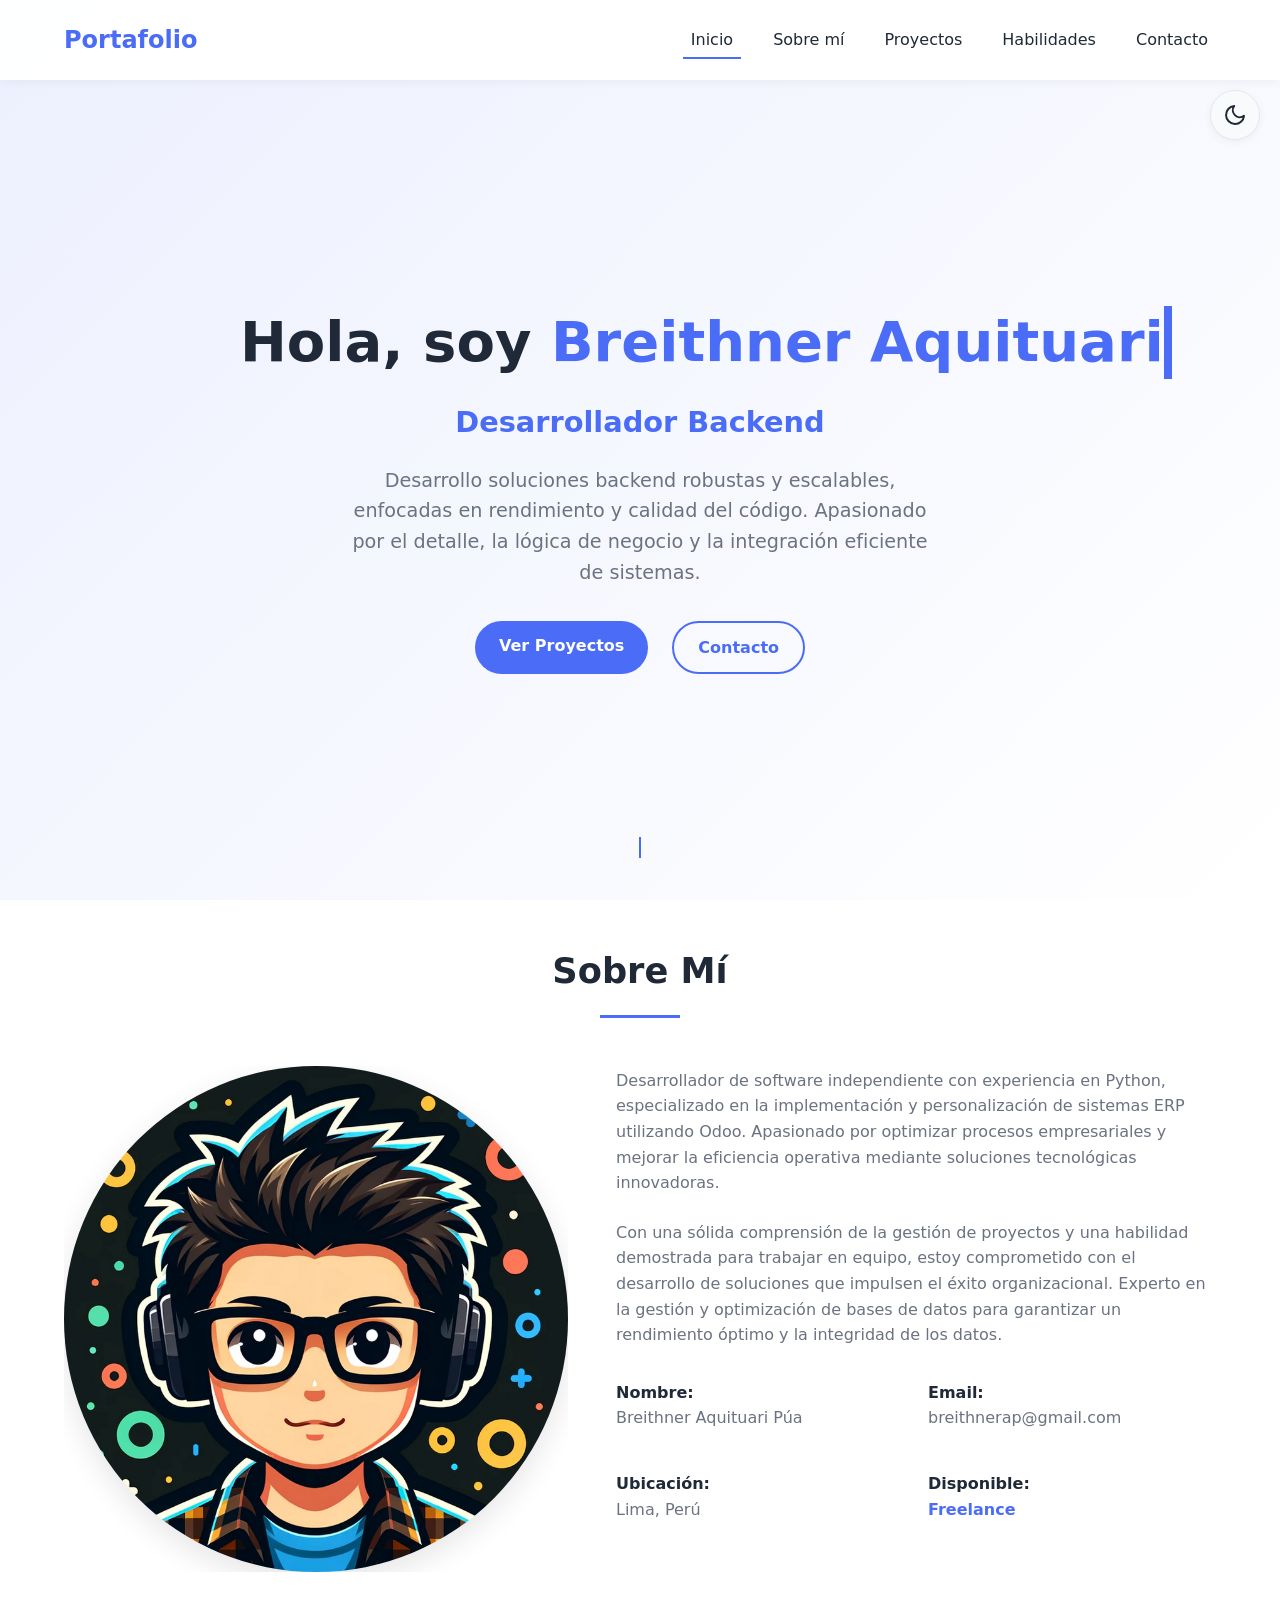
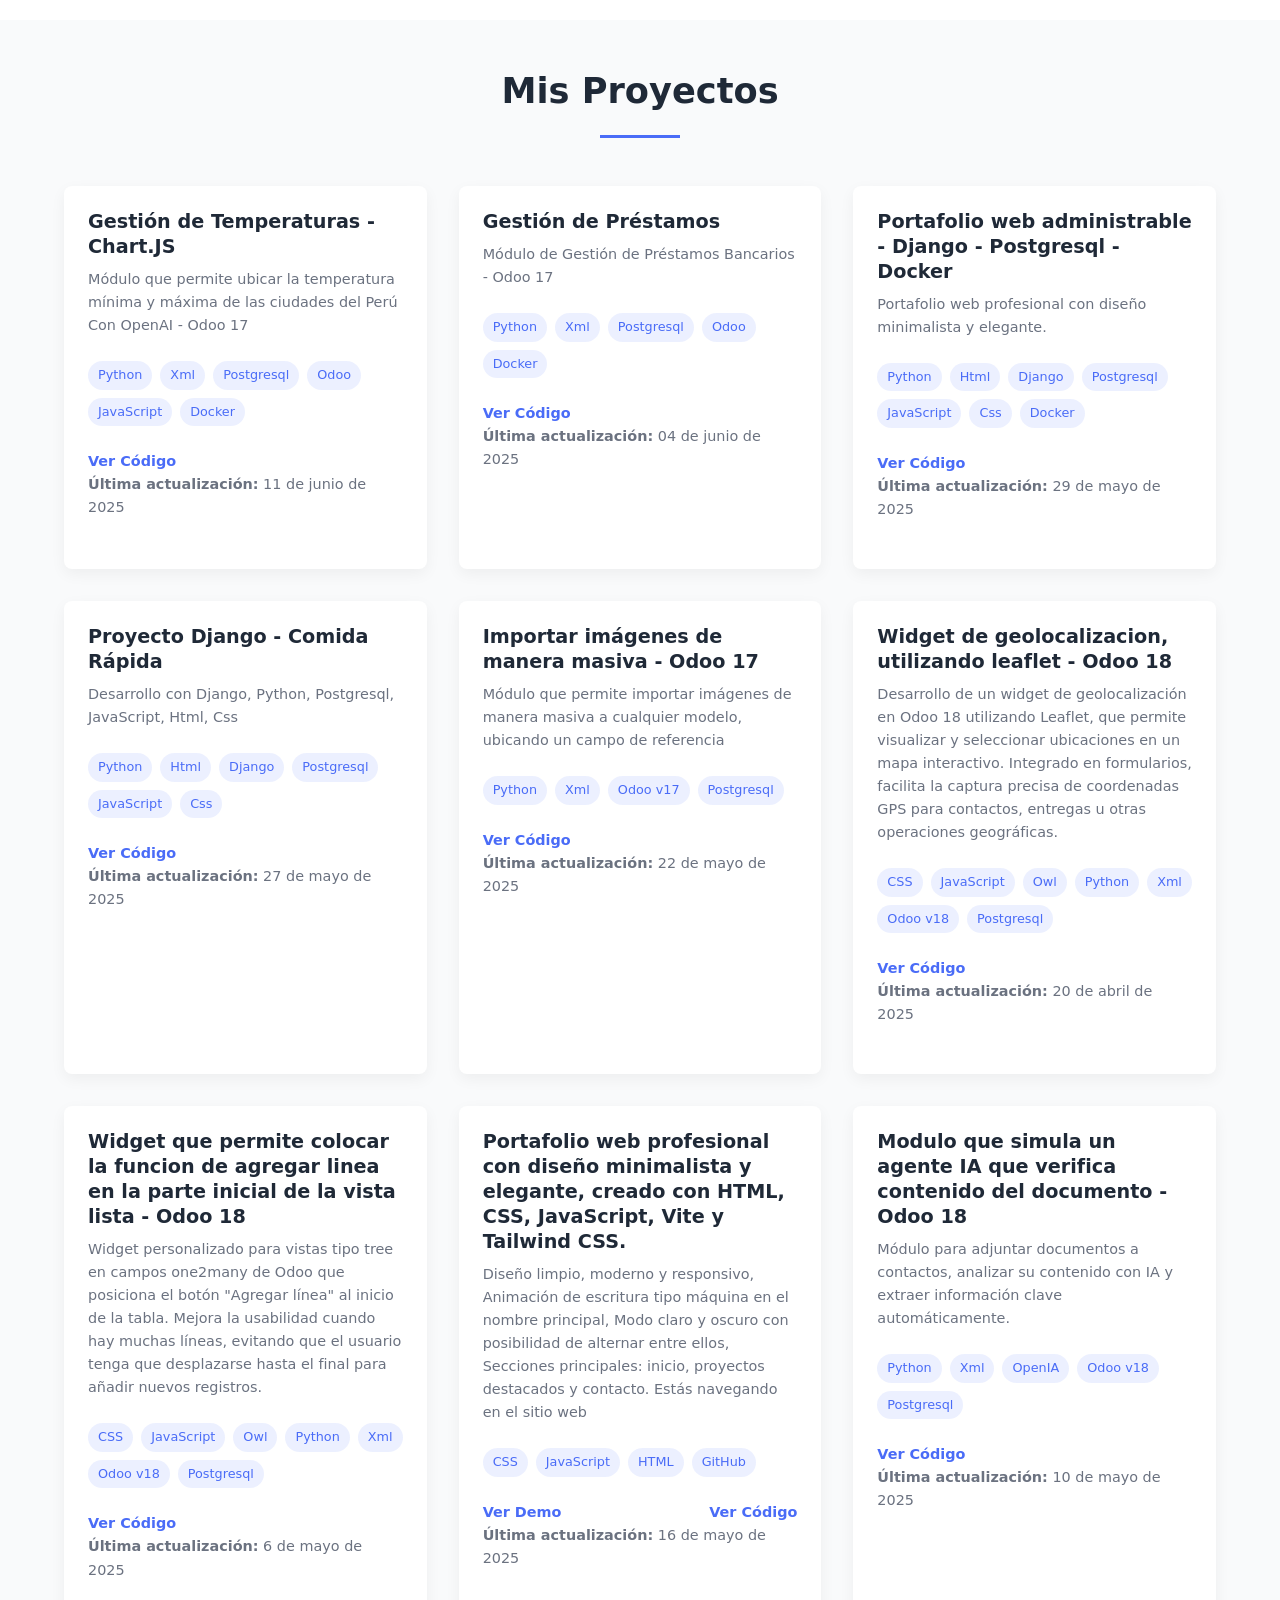
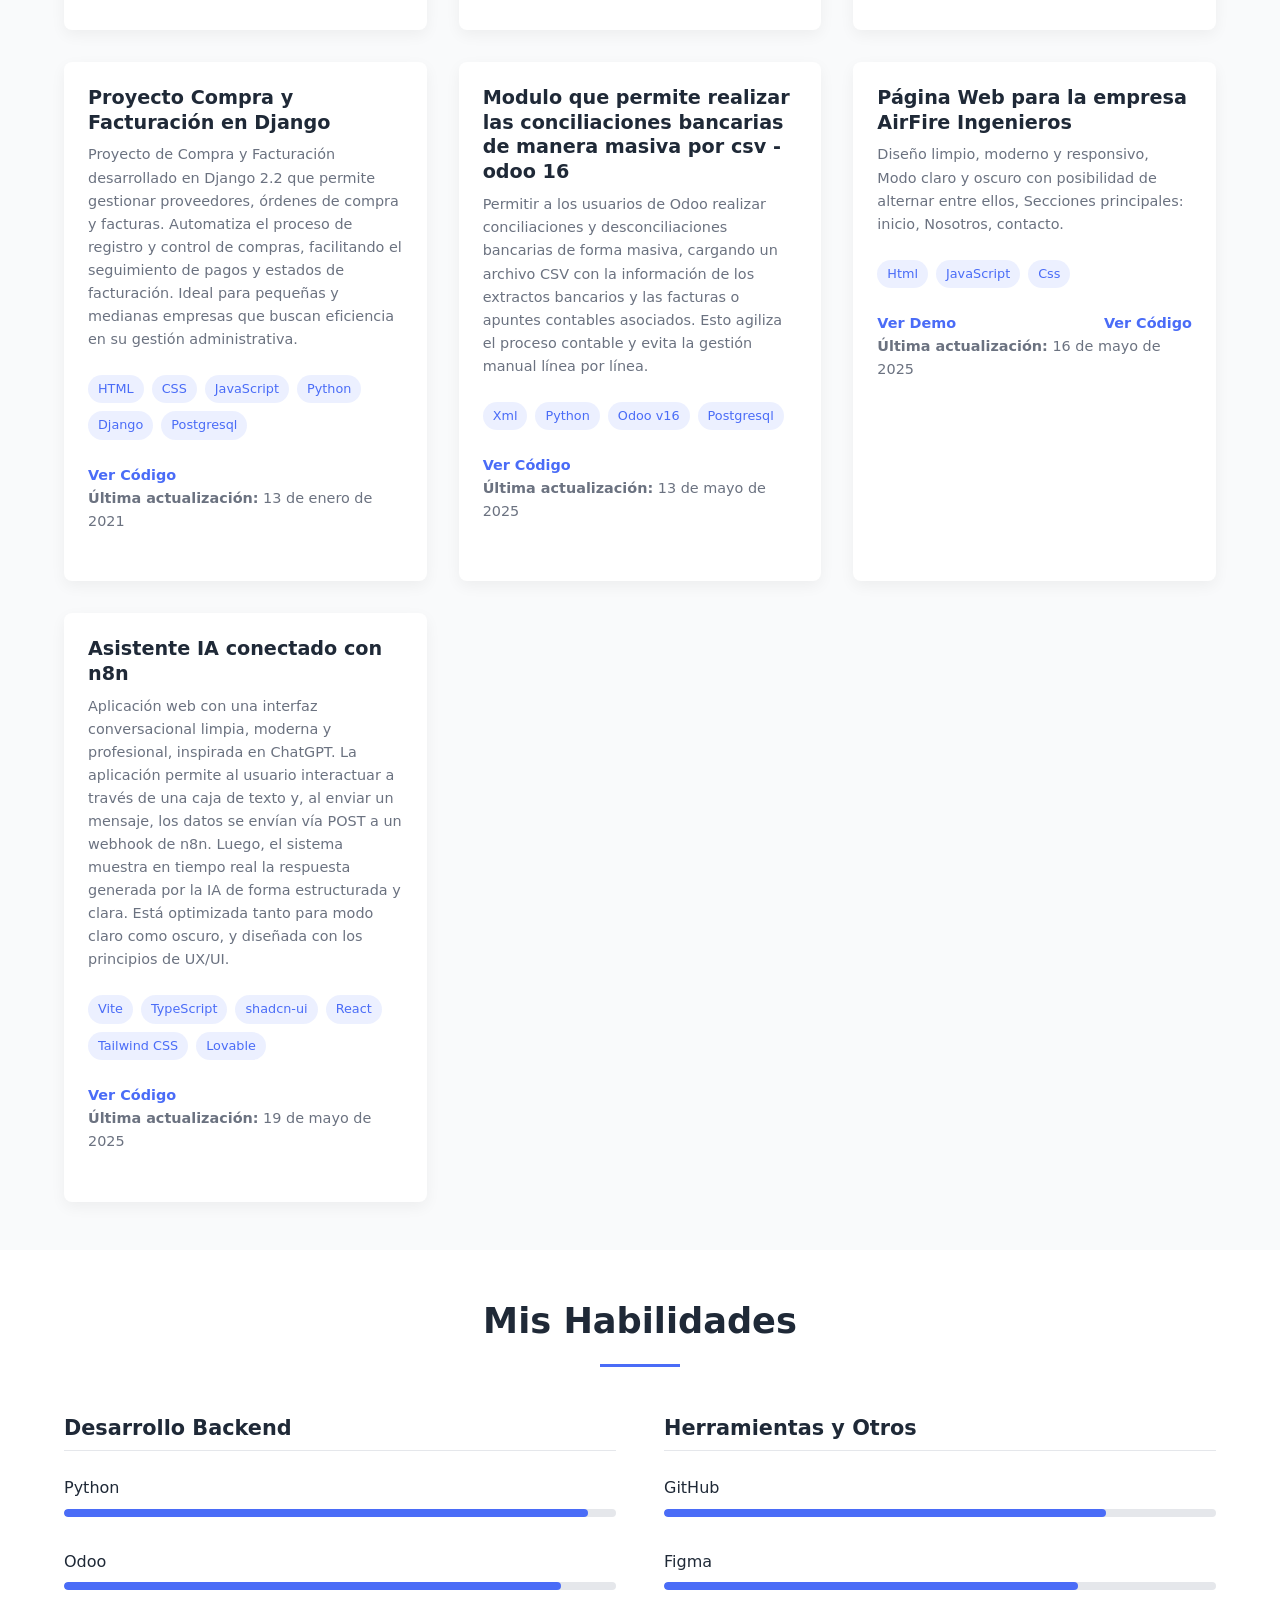
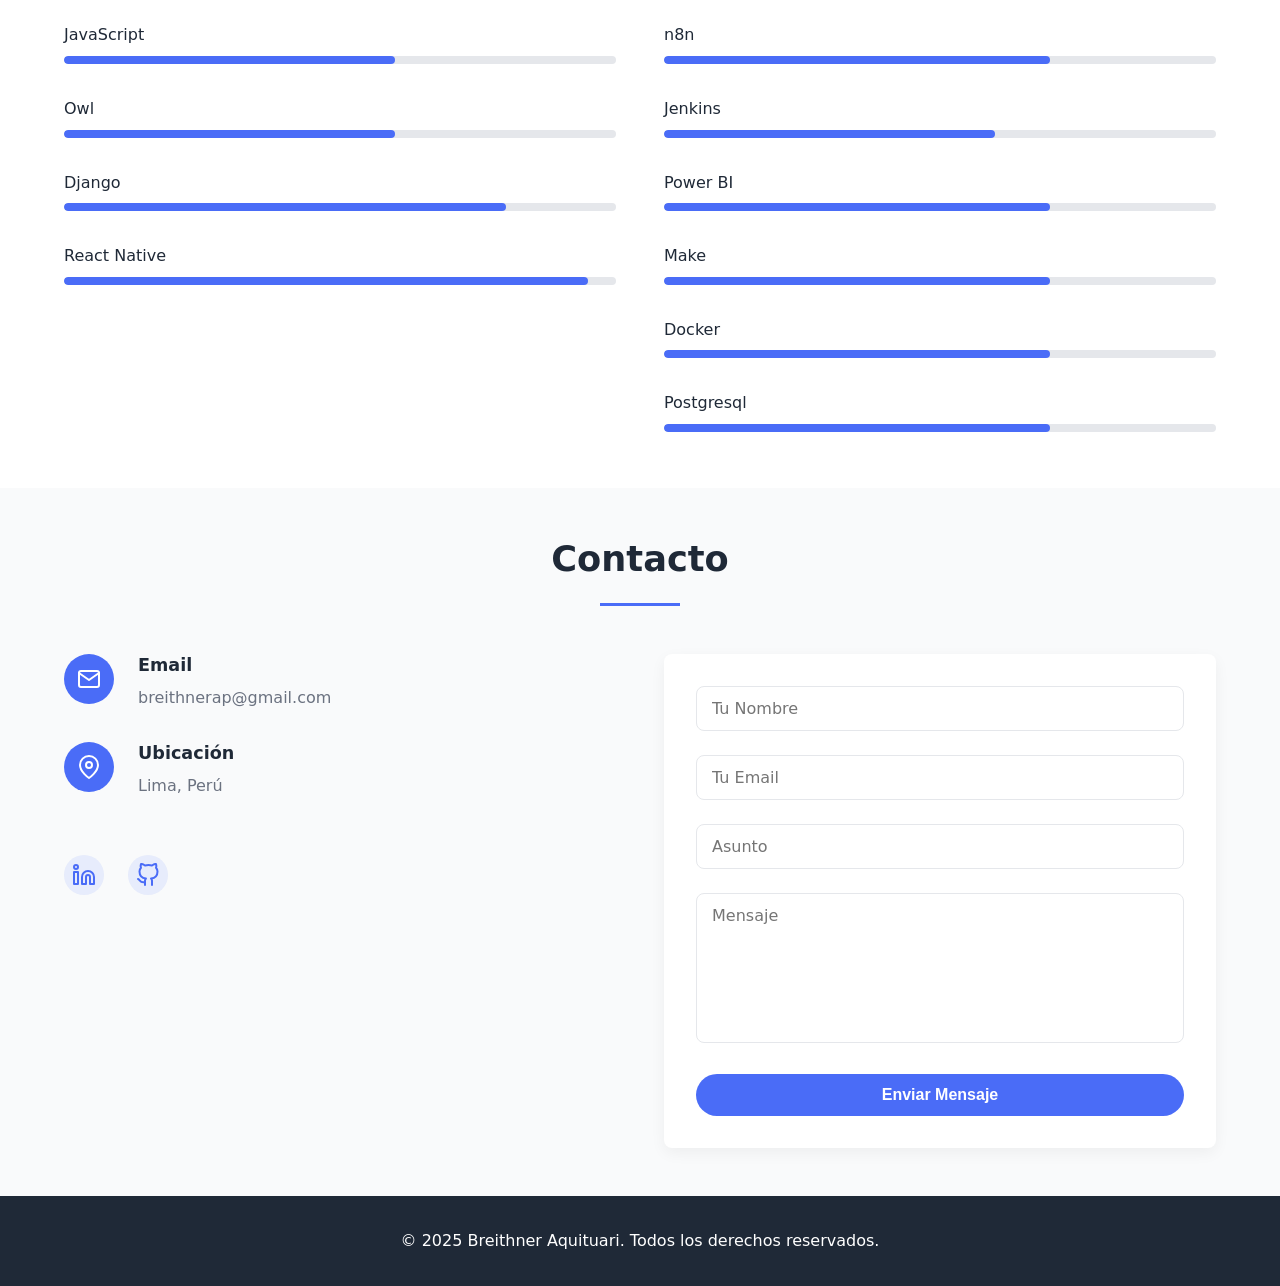
==== commit a7b3b569: "upload change" ====
--- a/index.html
+++ b/index.html
@@ -129,7 +129,7 @@
                 <img src="https://via.placeholder.com/600x400" alt="Proyecto 2" />
               </div> -->
               <div class="project-info">
-                <h3>Gestión de Temperaturas</h3>
+                <h3>Gestión de Temperaturas - Chart.JS</h3>
                 <p>Módulo que permite ubicar la temperatura mínima y máxima de las ciudades del Perú Con OpenAI - Odoo 17</h3>
                 
                 <div class="project-tags">
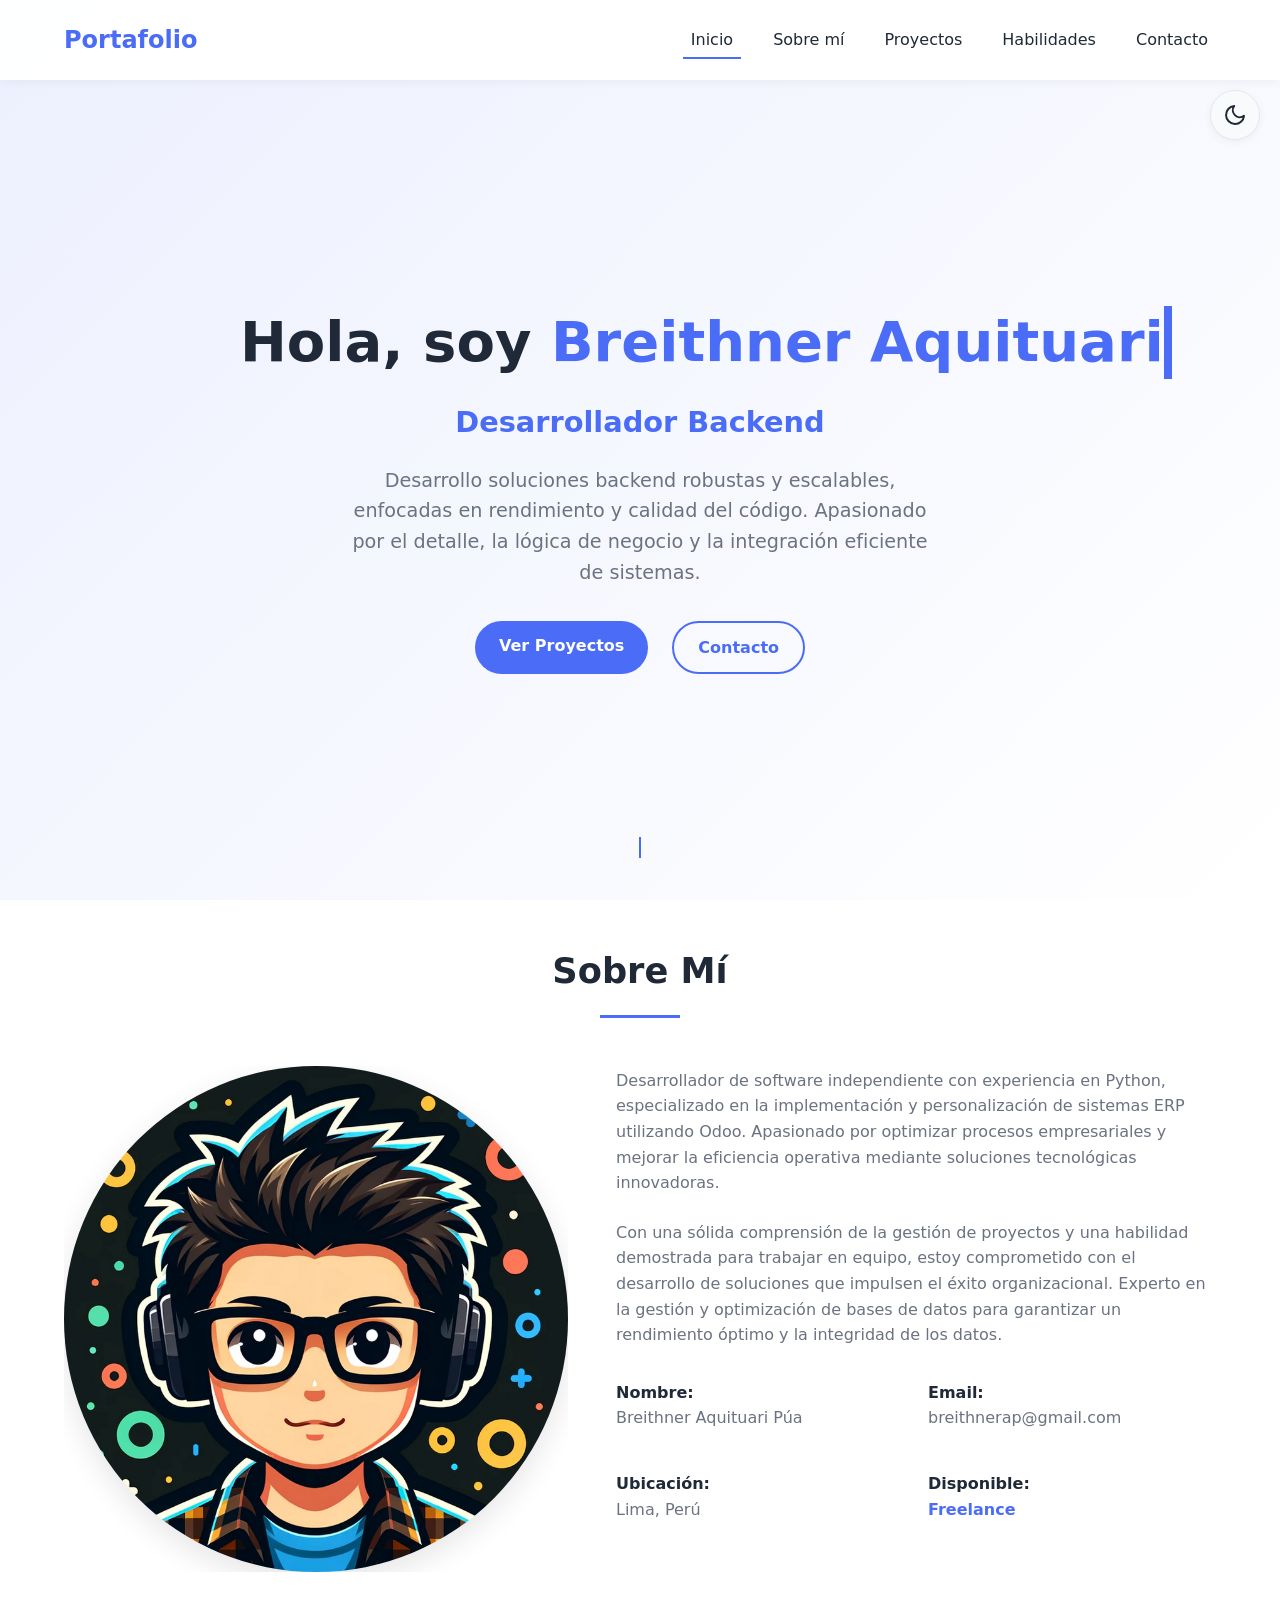
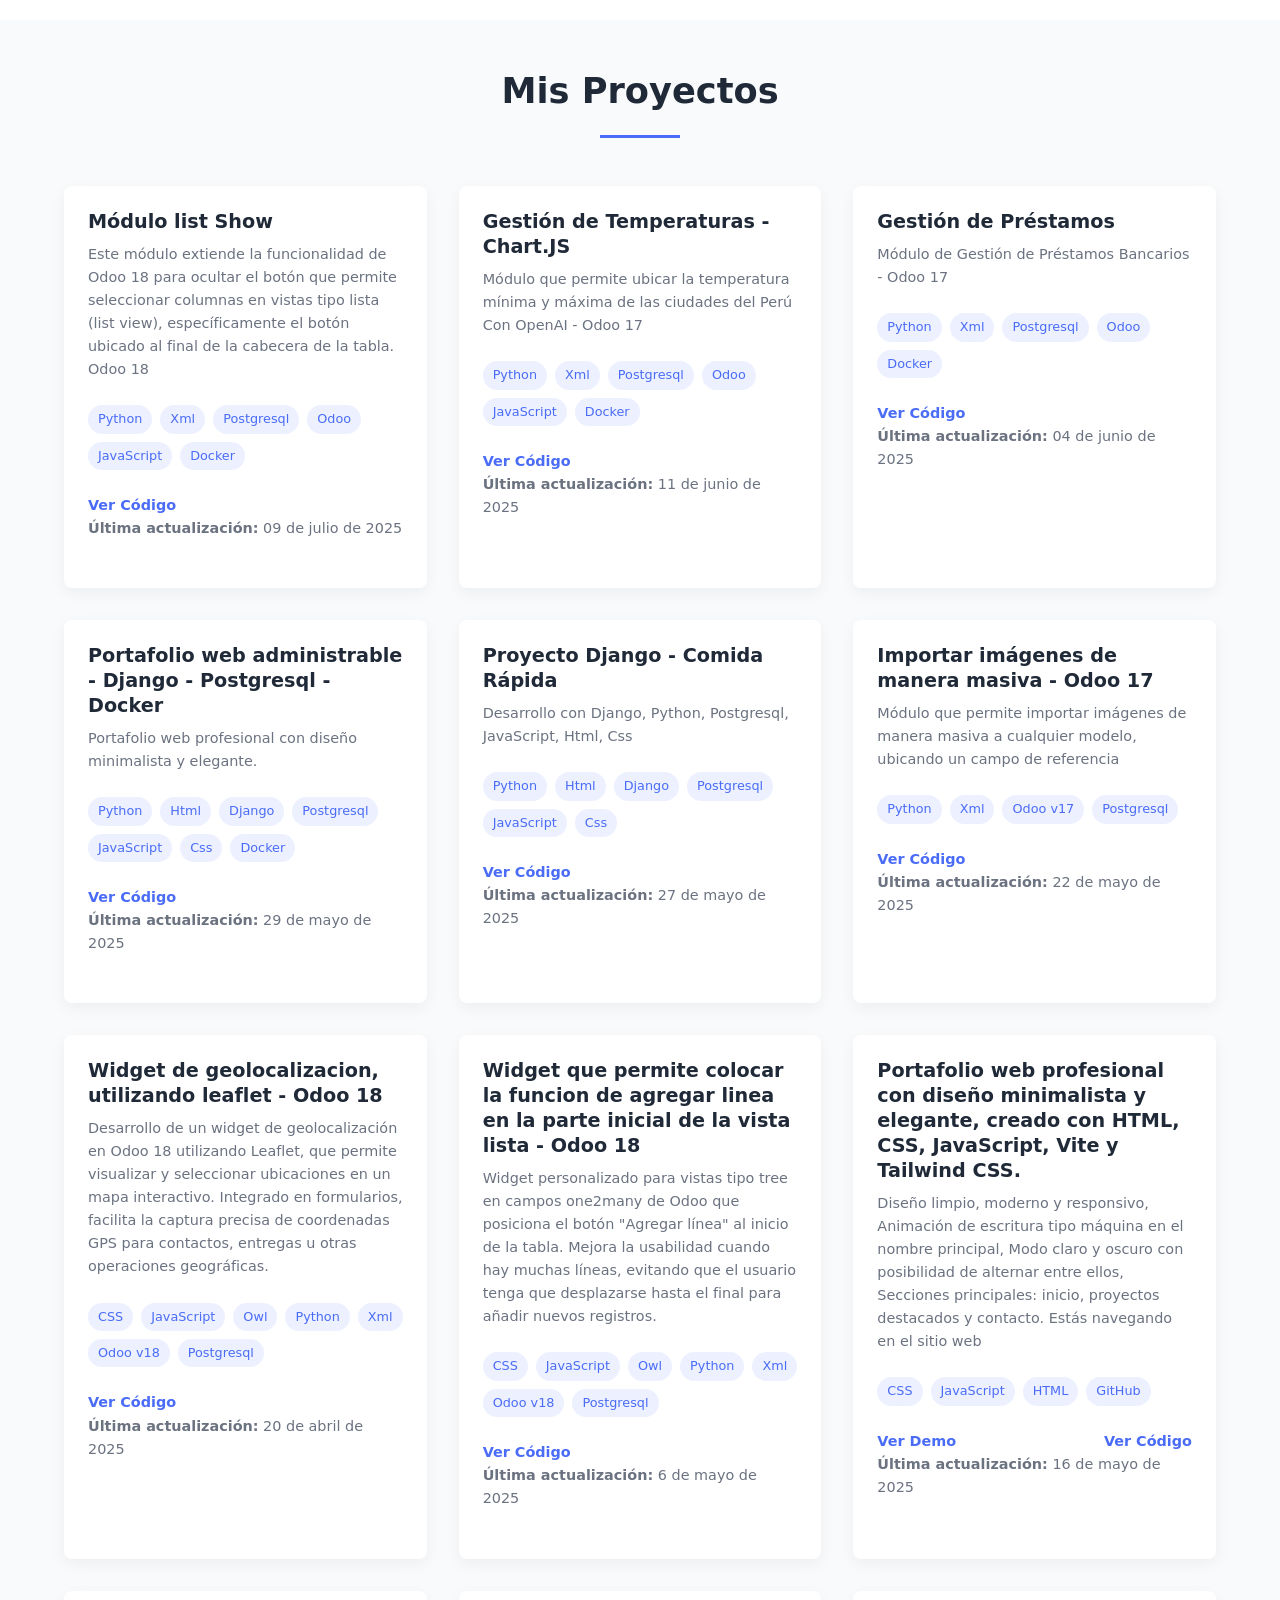
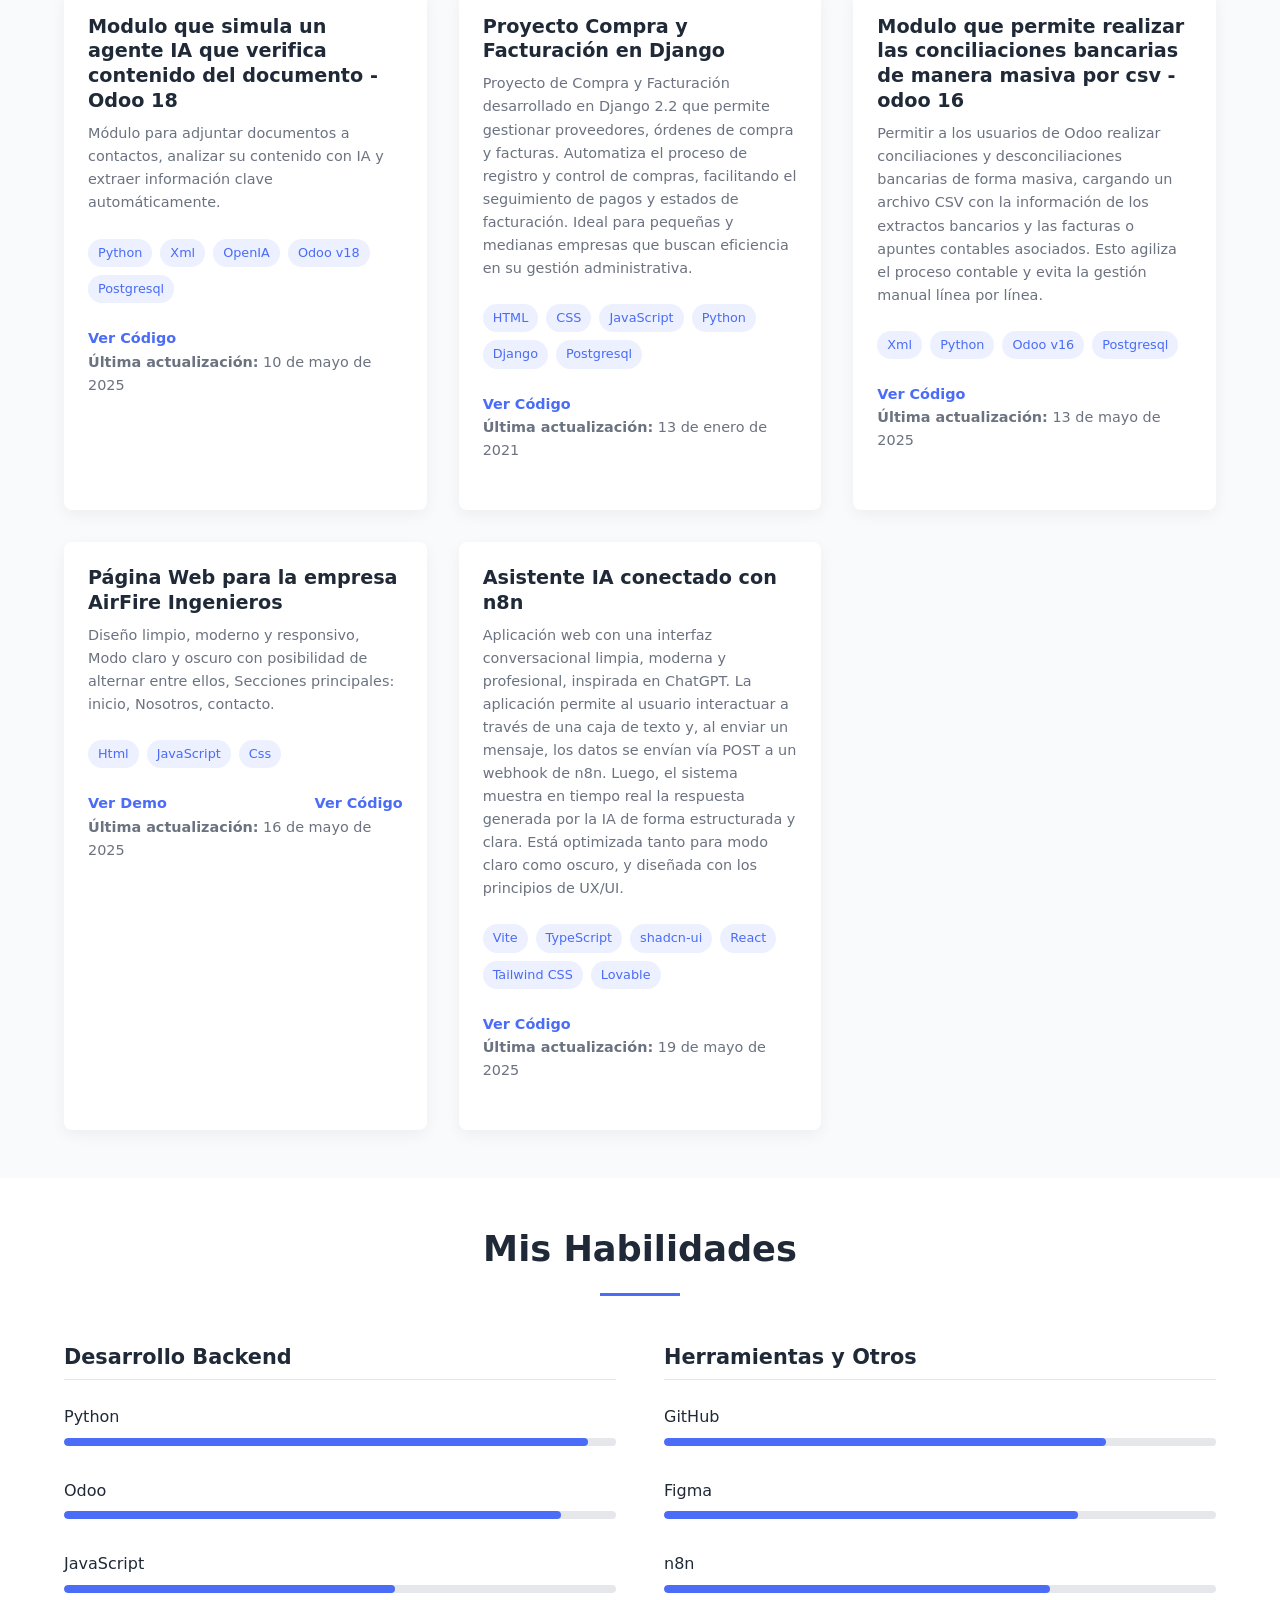
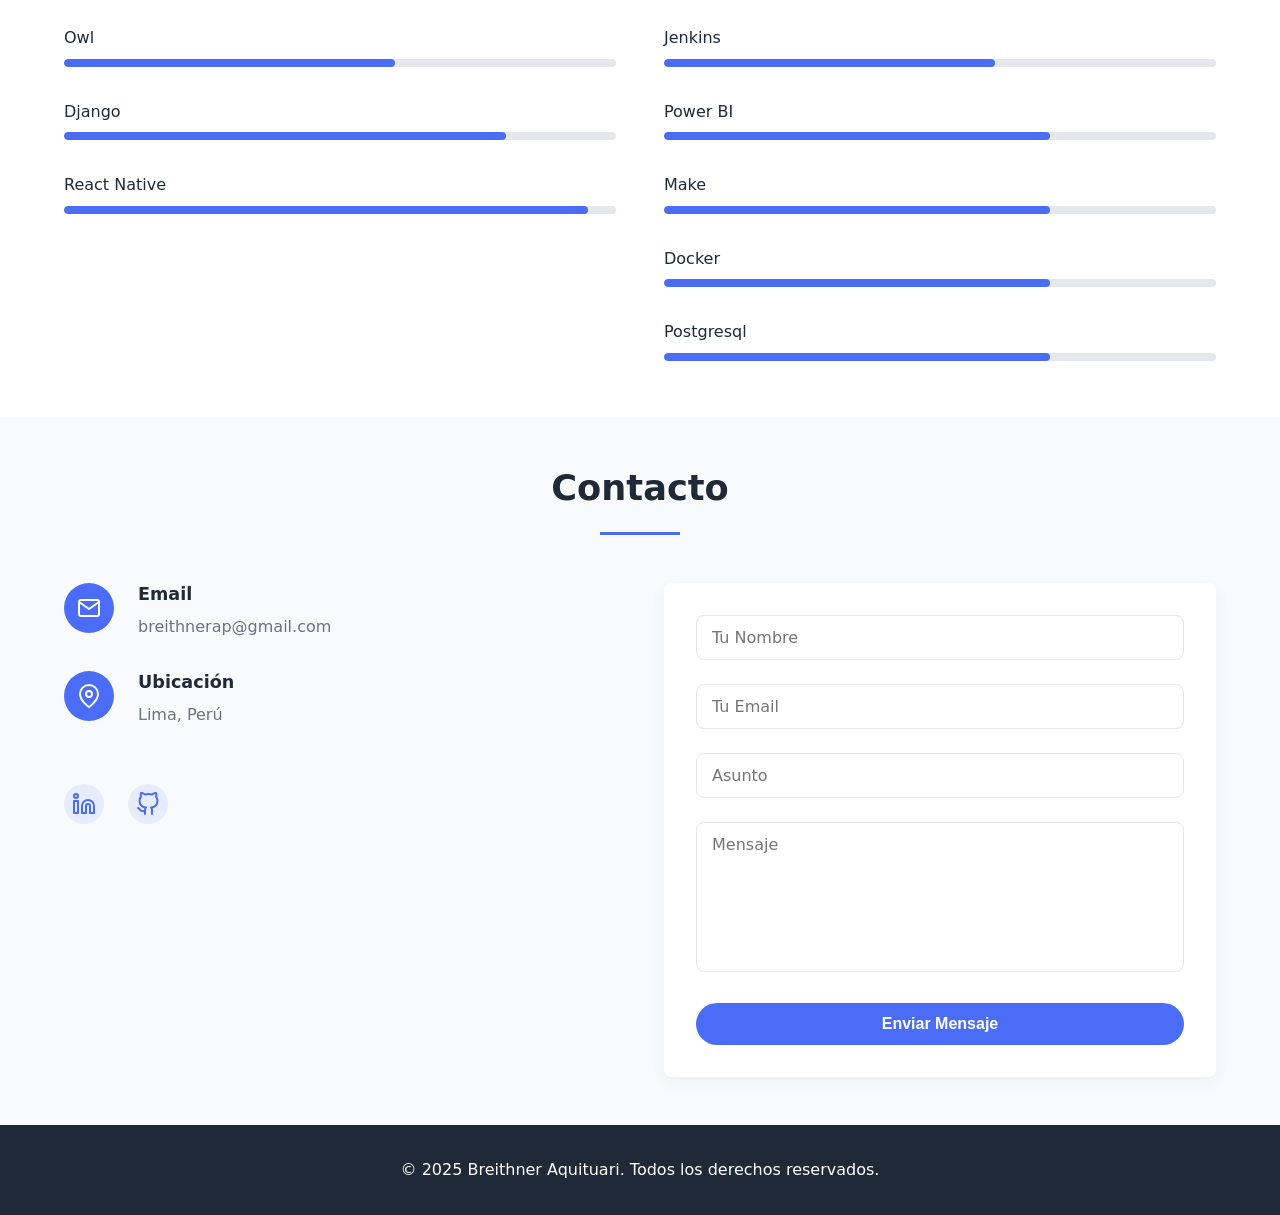
==== commit acc59f43: "upload change" ====
--- a/index.html
+++ b/index.html
@@ -122,6 +122,31 @@
         <div class="container">
           <h2 class="section-title">Mis Proyectos</h2>
           <div class="projects-grid">
+
+            <!-- Proyecto 1 -->
+            <div class="project-card">
+              <!-- <div class="project-img">
+                <img src="https://via.placeholder.com/600x400" alt="Proyecto 2" />
+              </div> -->
+              <div class="project-info">
+                <h3>Módulo list Show</h3>
+                <p>Este módulo extiende la funcionalidad de Odoo 18 para ocultar el botón que permite seleccionar columnas en vistas tipo lista (list view), específicamente el botón ubicado al final de la cabecera de la tabla. Odoo 18</h3>
+                
+                <div class="project-tags">
+                  <span>Python</span>
+                  <span>Xml</span>
+                  <span>Postgresql</span>
+                  <span>Odoo</span>
+                  <span>JavaScript</span>
+                  <span>Docker</span>
+                </div>
+                <div class="project-links">
+                  <!-- <a href="#" class="project-link" target="_blank">Ver Demo</a> -->
+                  <a href="https://github.com/br3hap/option_list_show" class="project-link" target="_blank">Ver Código</a>
+                </div>
+                <p><strong>Última actualización:</strong> 09 de julio de 2025</p>
+              </div>
+            </div>
 
             <!-- Proyecto 1 -->
             <div class="project-card">
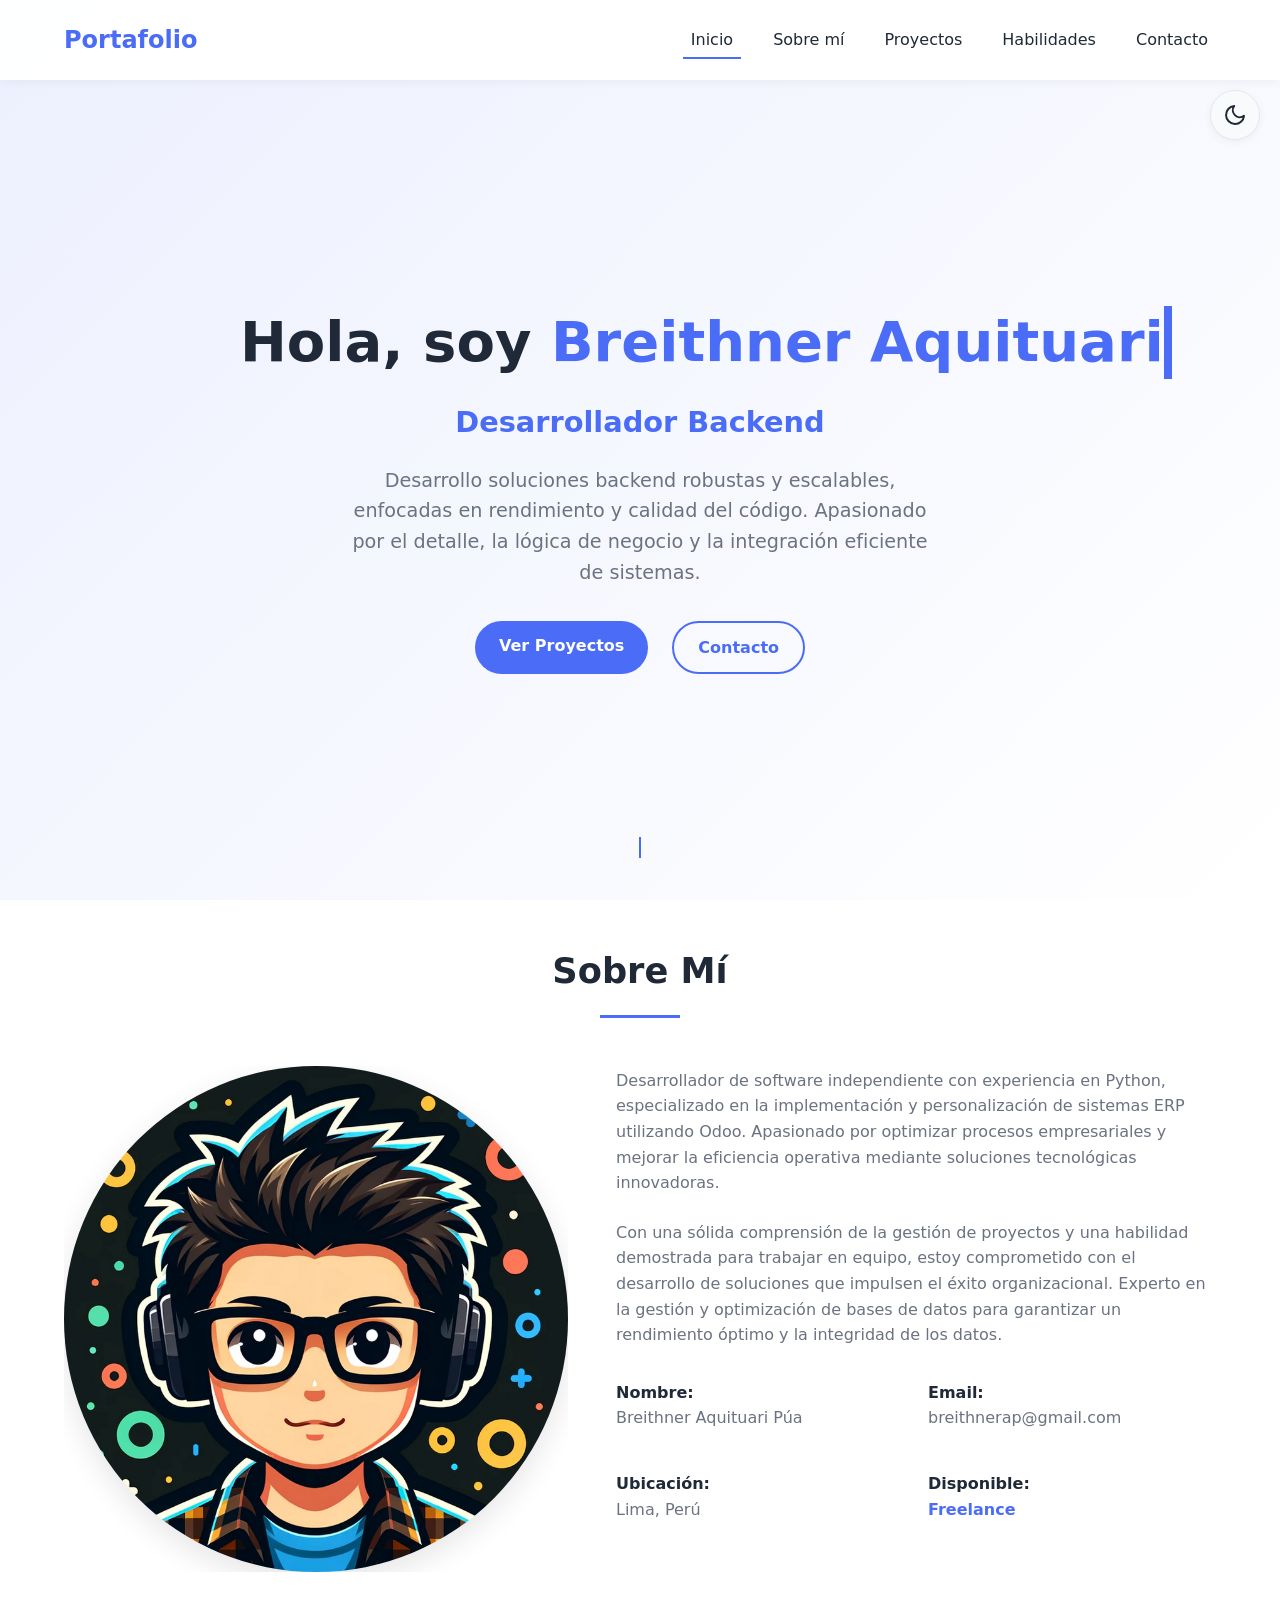
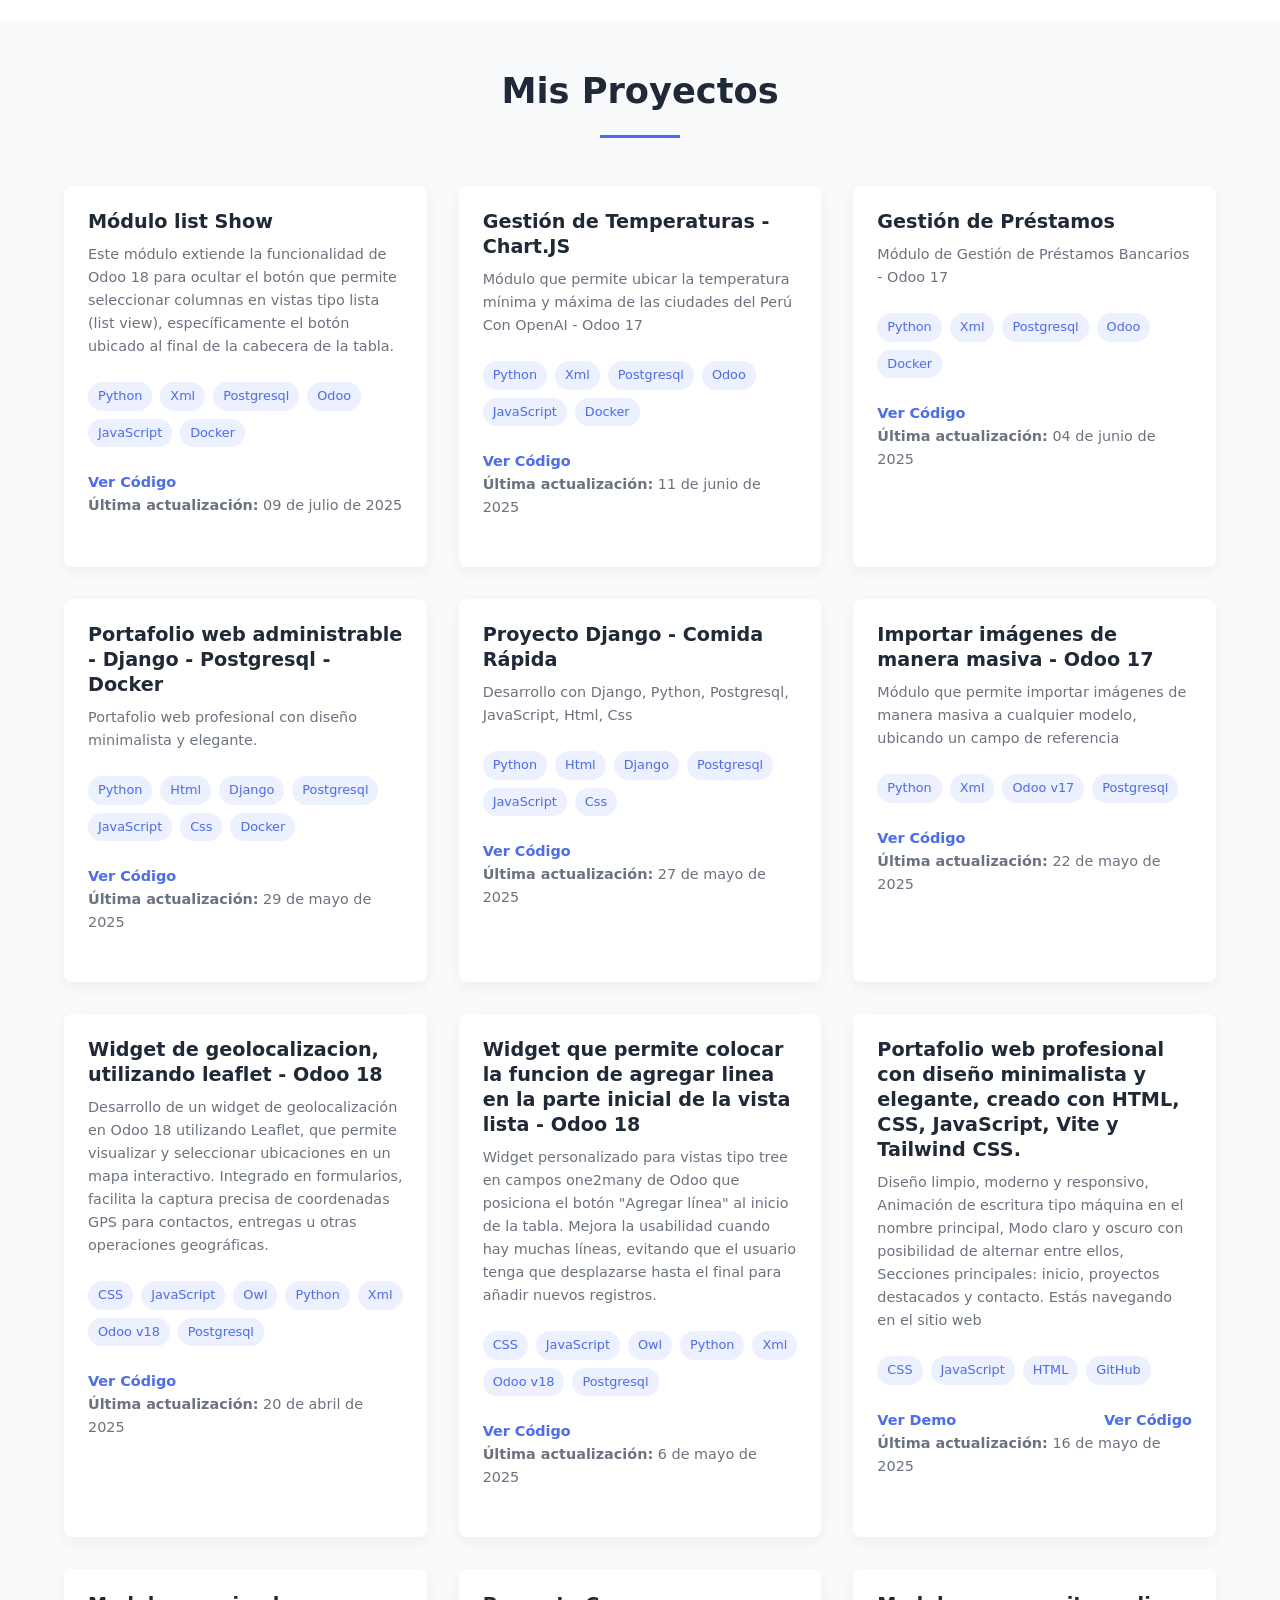
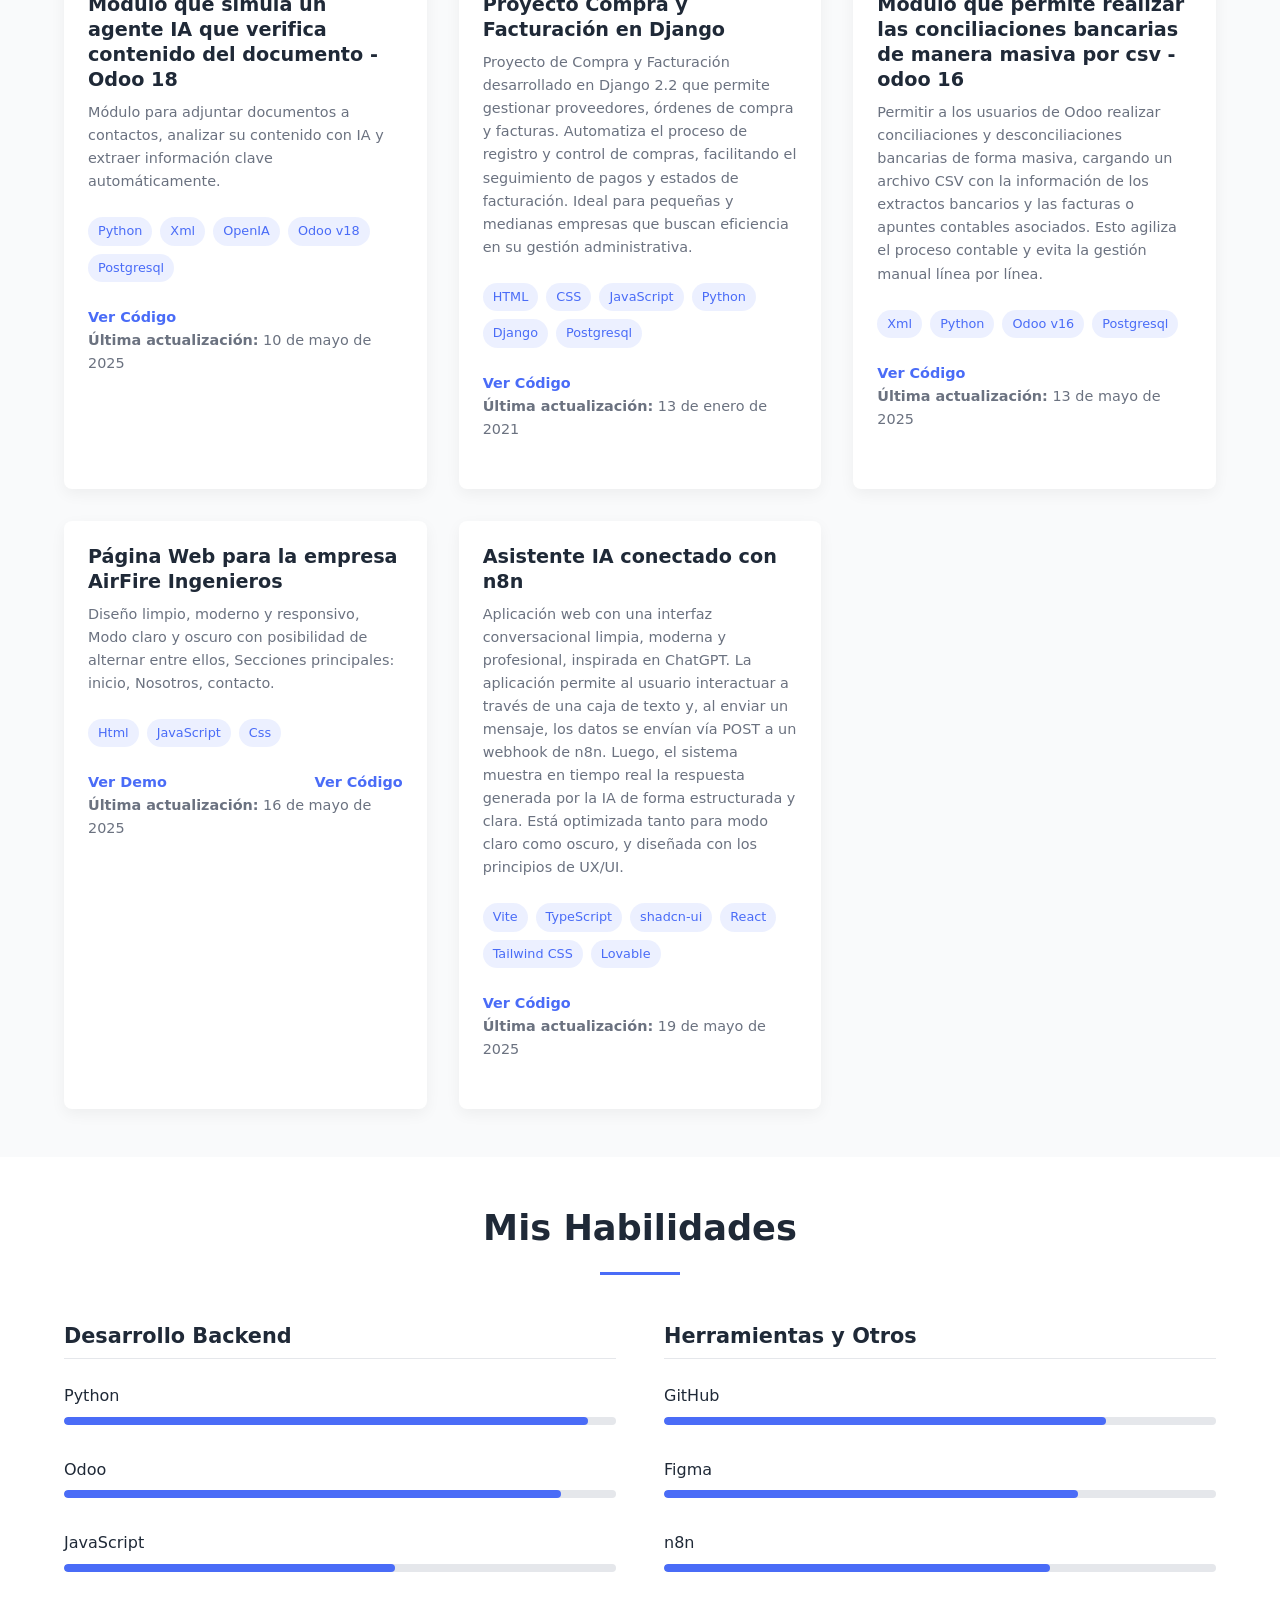
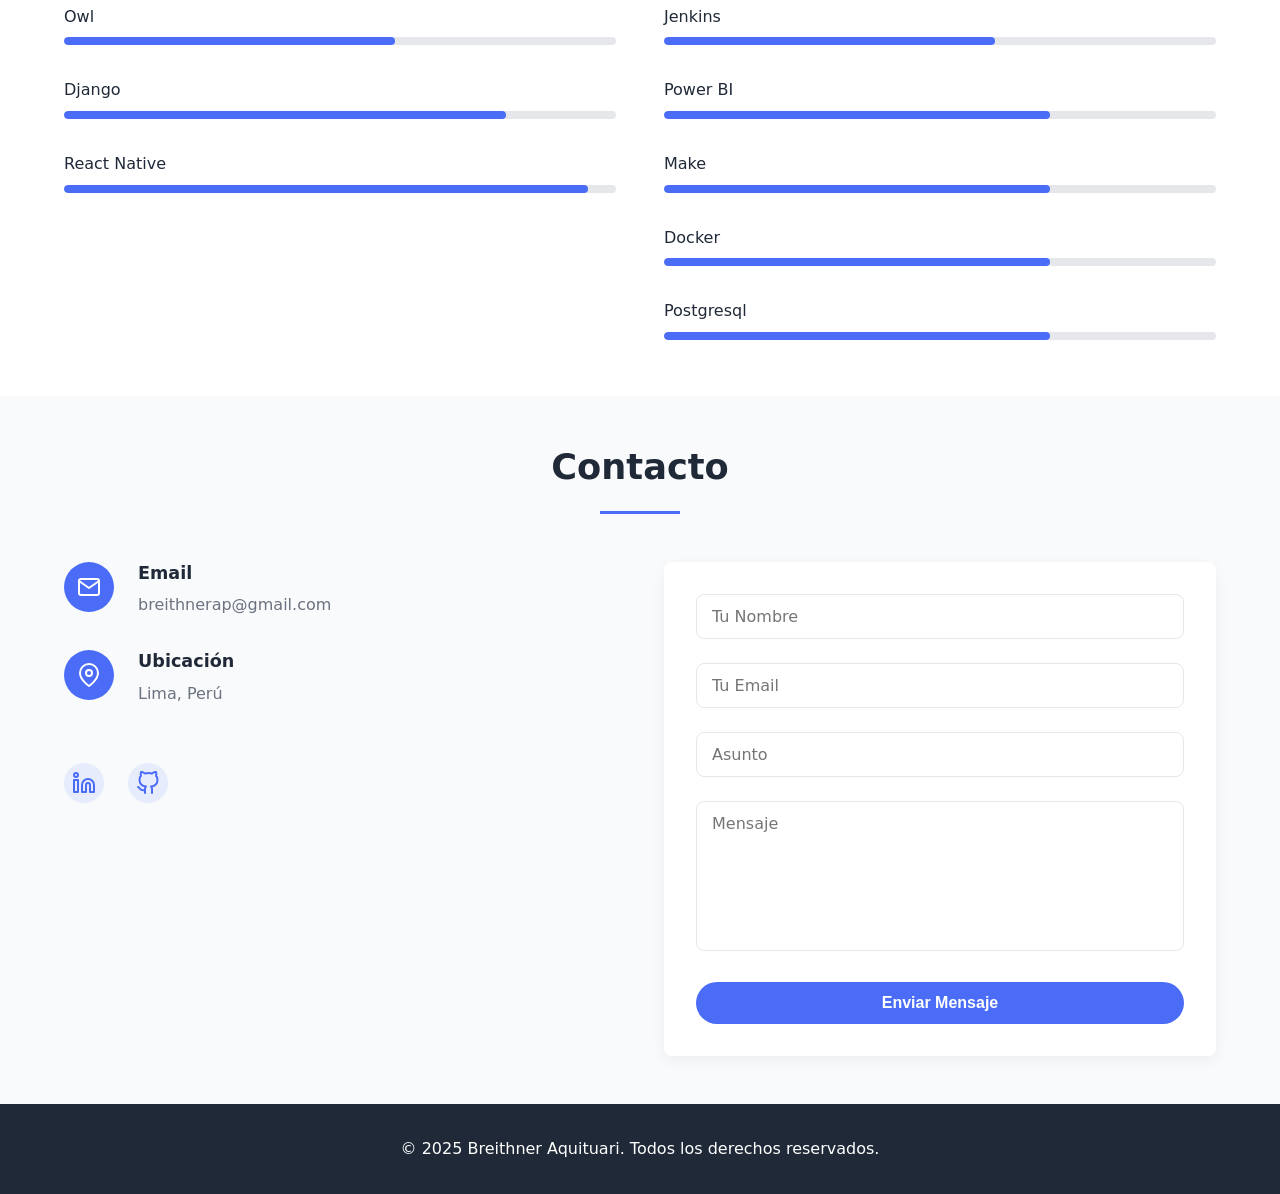
==== commit 0e24f2f8: "upload change" ====
--- a/index.html
+++ b/index.html
@@ -130,7 +130,7 @@
               </div> -->
               <div class="project-info">
                 <h3>Módulo list Show</h3>
-                <p>Este módulo extiende la funcionalidad de Odoo 18 para ocultar el botón que permite seleccionar columnas en vistas tipo lista (list view), específicamente el botón ubicado al final de la cabecera de la tabla. Odoo 18</h3>
+                <p>Este módulo extiende la funcionalidad de Odoo 18 para ocultar el botón que permite seleccionar columnas en vistas tipo lista (list view), específicamente el botón ubicado al final de la cabecera de la tabla.</h3>
                 
                 <div class="project-tags">
                   <span>Python</span>
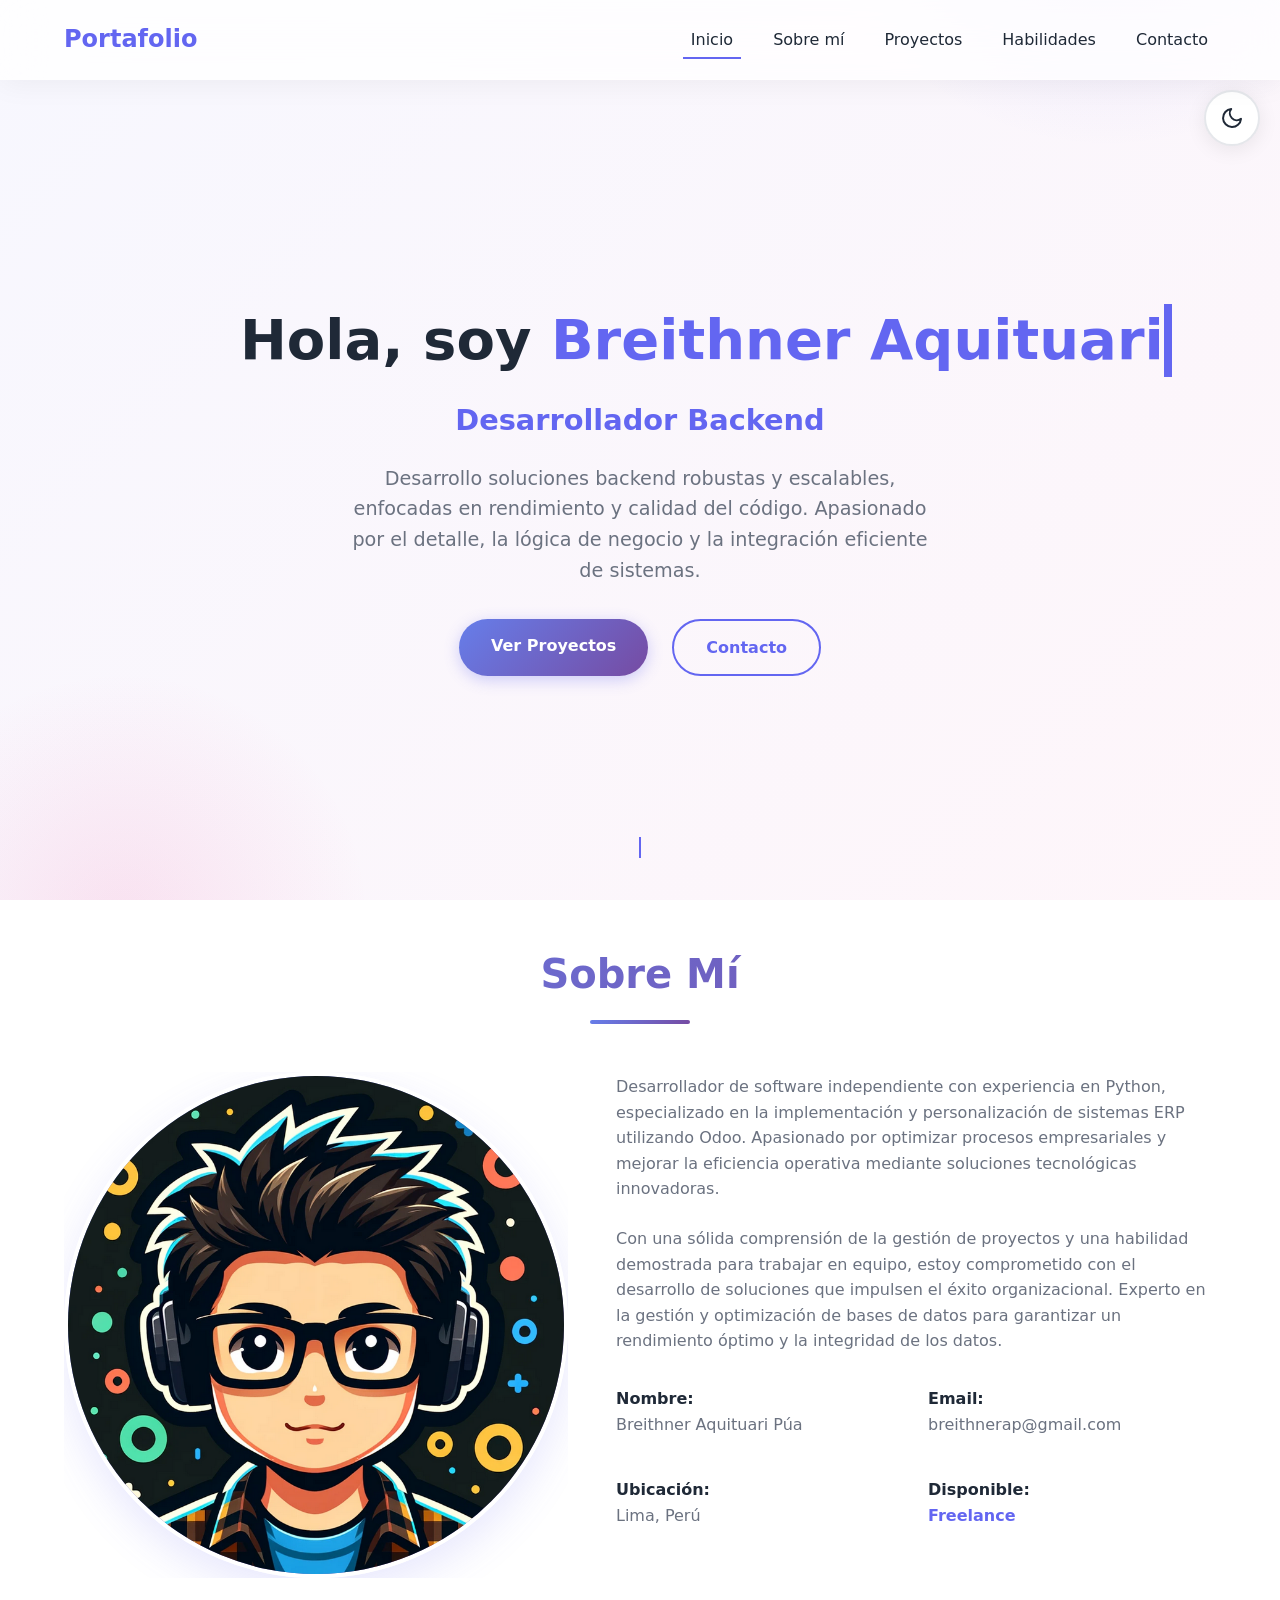
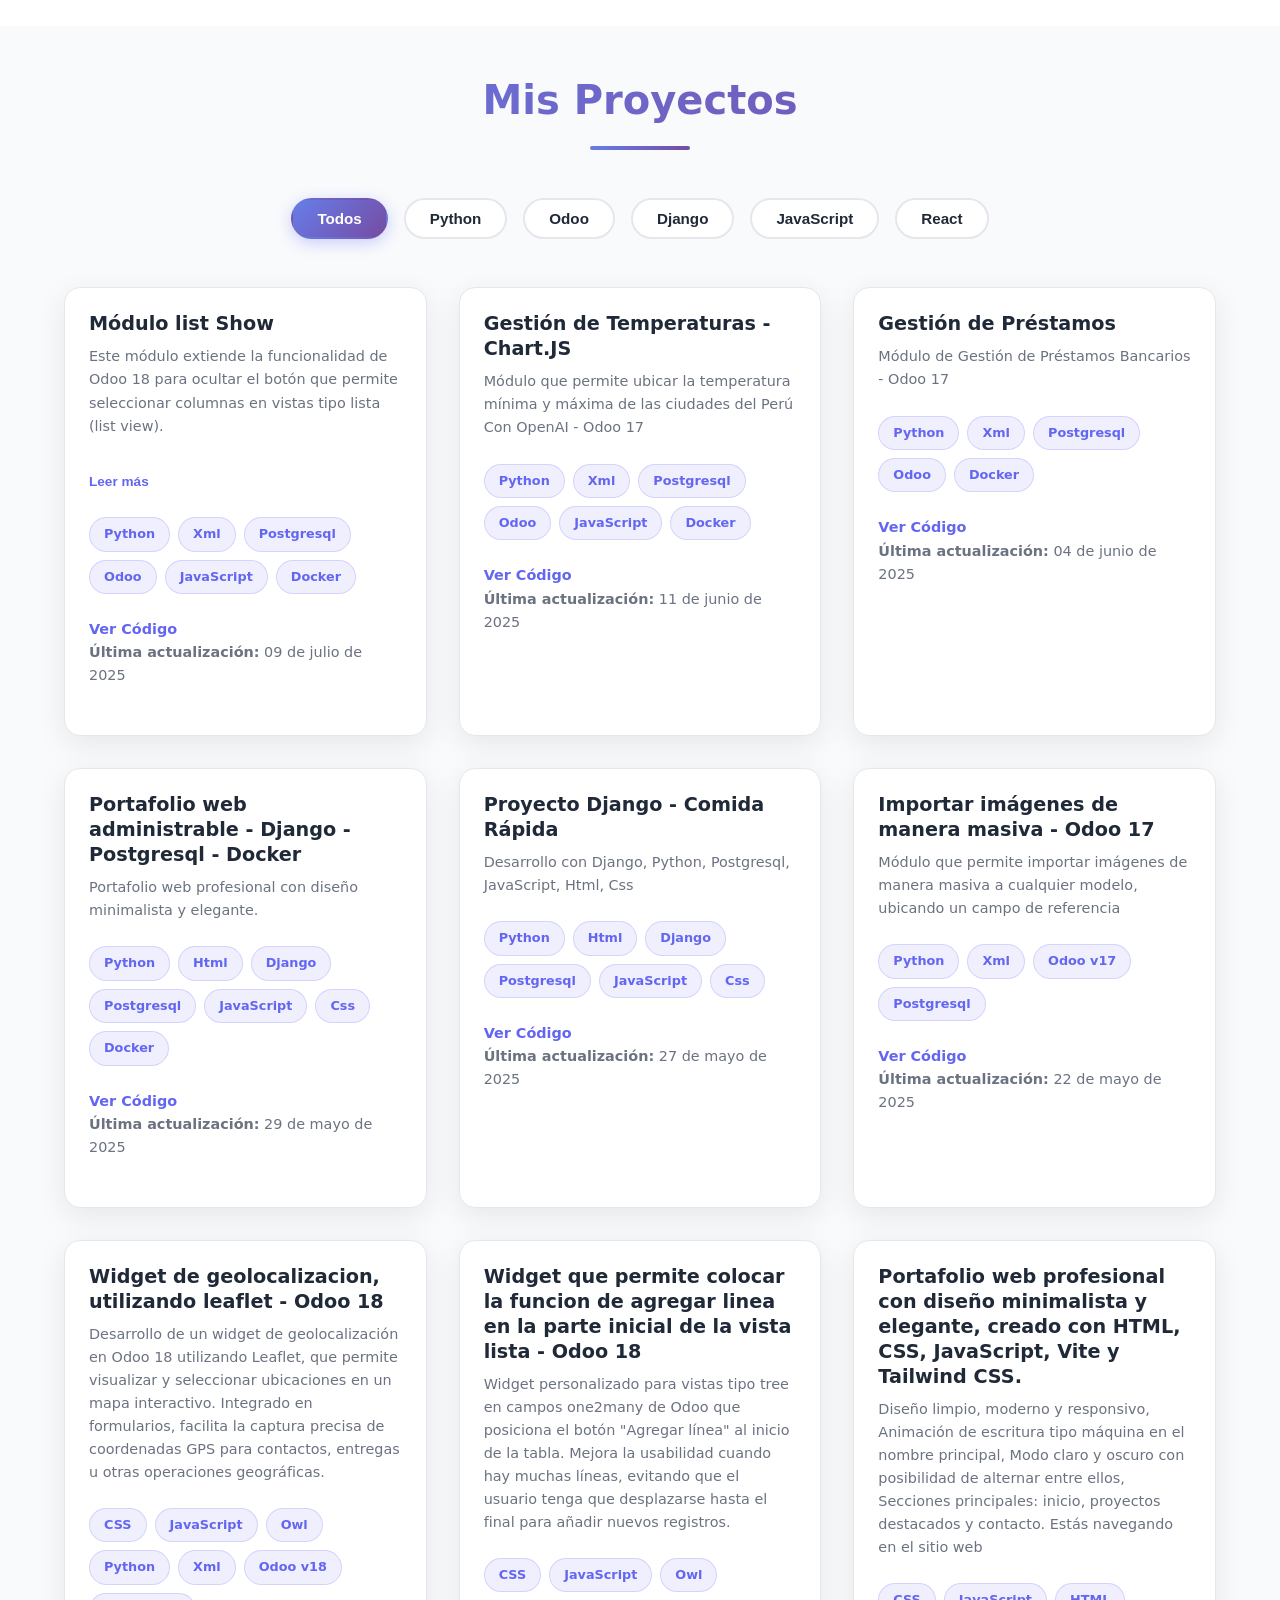
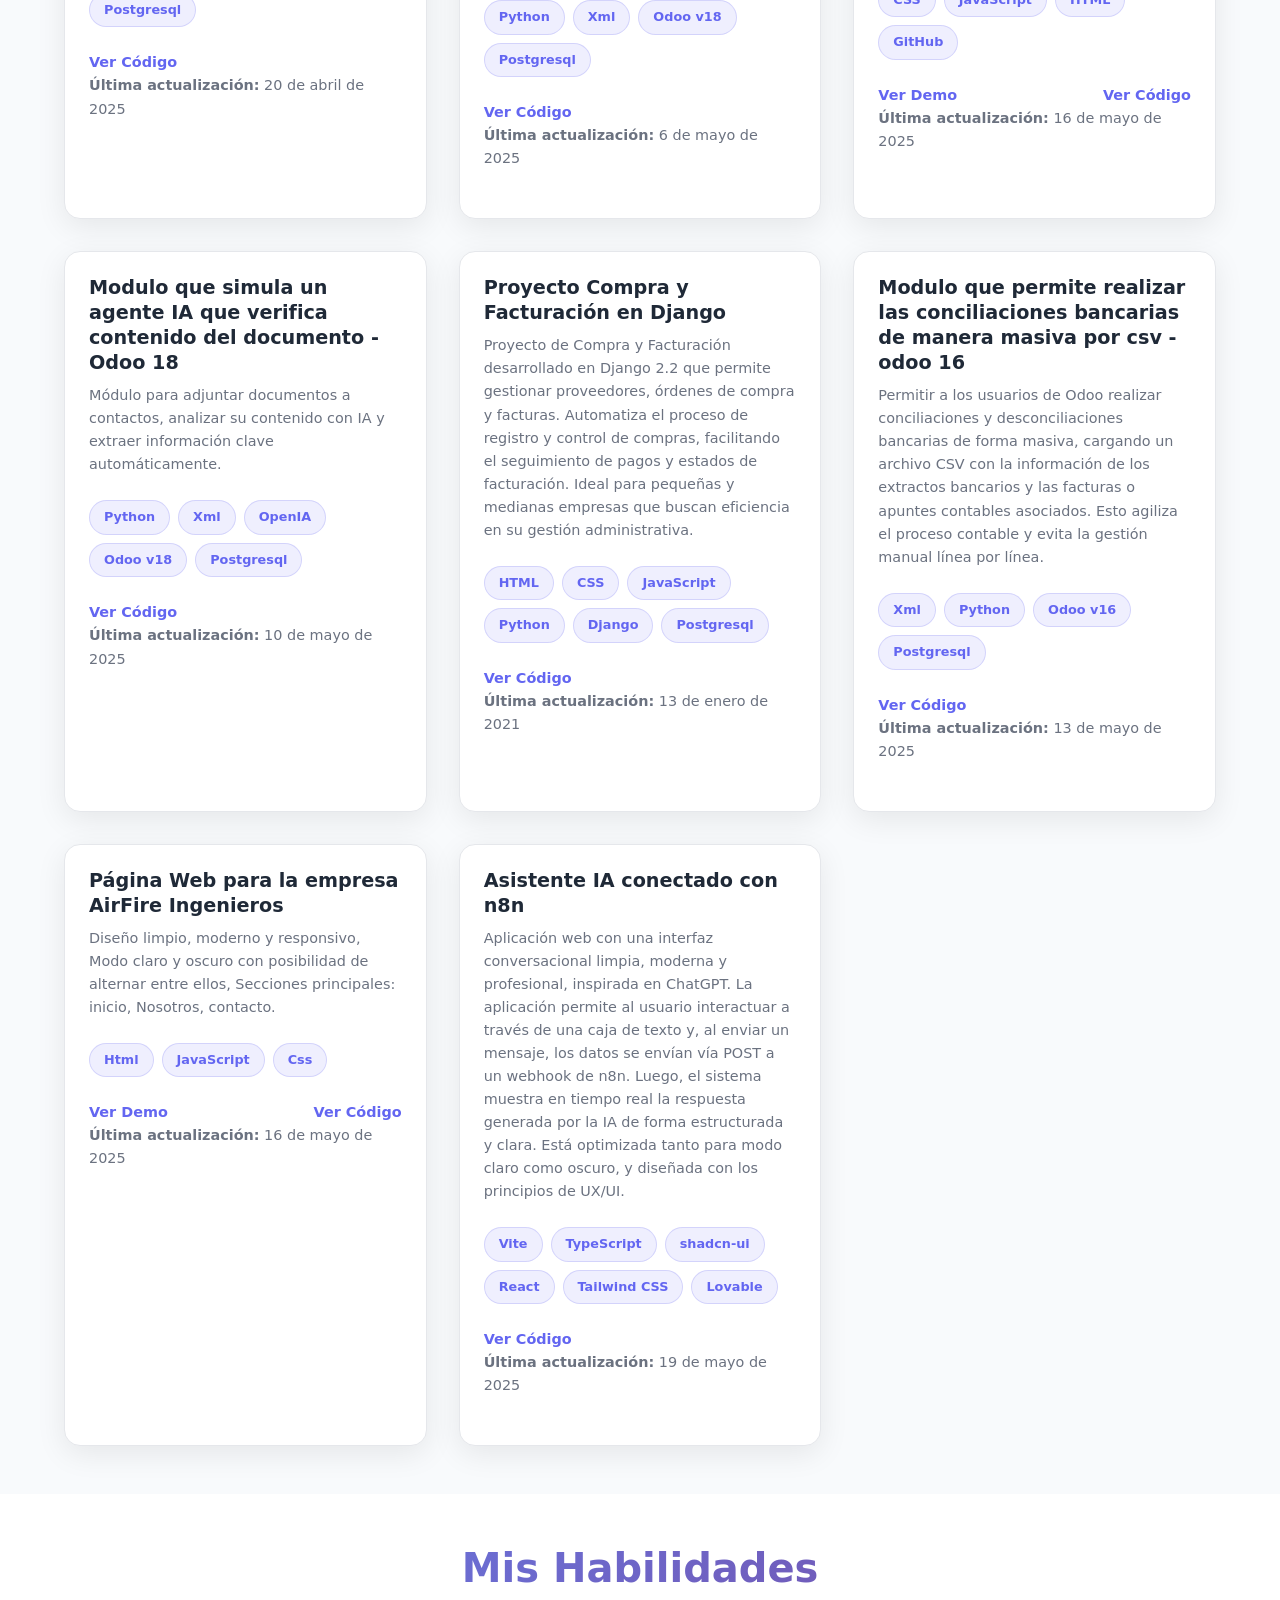
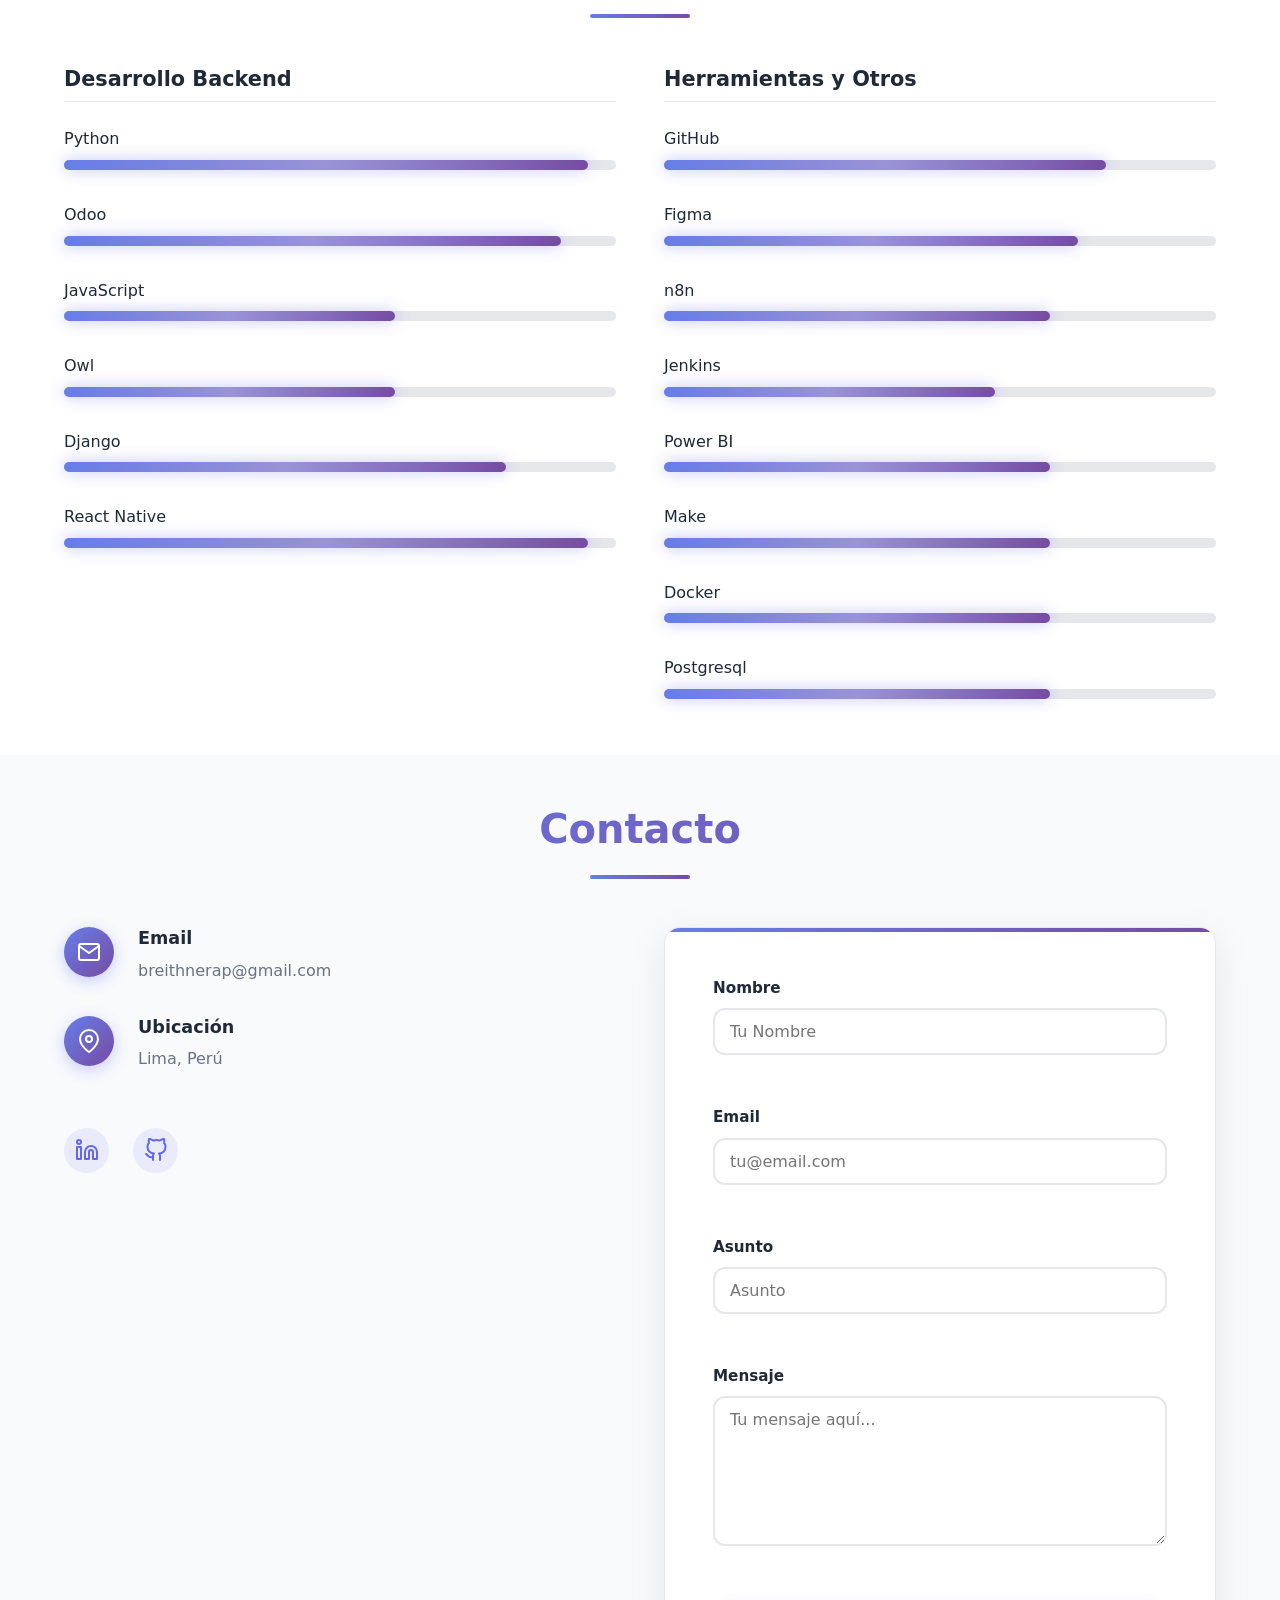
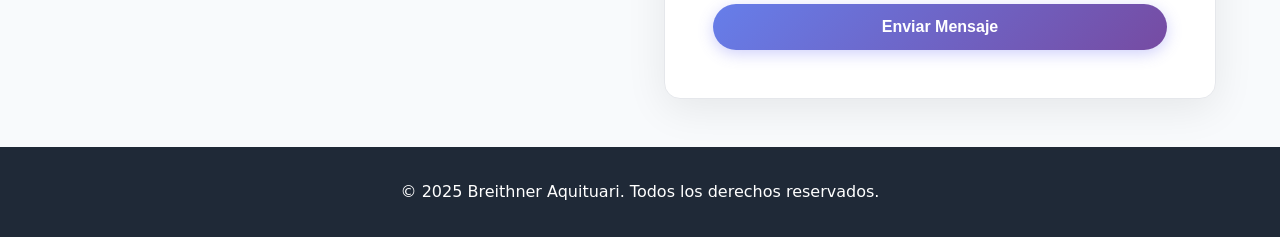
==== commit 96f228a8: "Mejoras de UI/UX del portafolio Mejoras implementadas: - ✨ Indicador de progreso de lectura en la pa" ====
--- a/index.html
+++ b/index.html
@@ -13,12 +13,17 @@
 
   <body>
     <div id="root">
+      <!-- Reading Progress Indicator -->
+      <div class="reading-progress" role="progressbar" aria-label="Progreso de lectura" aria-valuenow="0" aria-valuemin="0" aria-valuemax="100">
+        <div class="reading-progress-fill"></div>
+      </div>
+
       <!-- Theme Toggle Button -->
-      <div class="theme-toggle">
+      <button class="theme-toggle" aria-label="Cambiar tema" aria-pressed="false">
         <svg xmlns="http://www.w3.org/2000/svg" viewBox="0 0 24 24" fill="none" stroke="currentColor" stroke-width="2" stroke-linecap="round" stroke-linejoin="round">
           <path d="M21 12.79A9 9 0 1 1 11.21 3 7 7 0 0 0 21 12.79z"></path>
         </svg>
-      </div>
+      </button>
 
       <!-- Header y Navegación -->
       <header class="header">
@@ -26,13 +31,13 @@
           <div class="logo">
             <a href="#inicio">Portafolio</a>
           </div>
-          <nav class="nav-menu">
-            <div class="menu-toggle">
+          <nav class="nav-menu" aria-label="Navegación principal">
+            <button class="menu-toggle" aria-label="Abrir menú de navegación" aria-expanded="false">
               <span></span>
               <span></span>
               <span></span>
-            </div>
-            <ul class="menu">
+            </button>
+            <ul class="menu" role="list">
               <li><a href="#inicio" class="active">Inicio</a></li>
               <li><a href="#sobre-mi">Sobre mí</a></li>
               <li><a href="#proyectos">Proyectos</a></li>
@@ -121,16 +126,28 @@
       <section id="proyectos" class="section bg-alt">
         <div class="container">
           <h2 class="section-title">Mis Proyectos</h2>
+
+          <!-- Project Filters -->
+          <div class="project-filters" role="group" aria-label="Filtrar proyectos por tecnología">
+            <button class="filter-btn active" data-filter="all">Todos</button>
+            <button class="filter-btn" data-filter="Python">Python</button>
+            <button class="filter-btn" data-filter="Odoo">Odoo</button>
+            <button class="filter-btn" data-filter="Django">Django</button>
+            <button class="filter-btn" data-filter="JavaScript">JavaScript</button>
+            <button class="filter-btn" data-filter="React">React</button>
+          </div>
+
           <div class="projects-grid">
 
             <!-- Proyecto 1 -->
-            <div class="project-card">
-              <!-- <div class="project-img">
-                <img src="https://via.placeholder.com/600x400" alt="Proyecto 2" />
-              </div> -->
+            <div class="project-card" data-tags="Python,Odoo,JavaScript">
               <div class="project-info">
                 <h3>Módulo list Show</h3>
-                <p>Este módulo extiende la funcionalidad de Odoo 18 para ocultar el botón que permite seleccionar columnas en vistas tipo lista (list view), específicamente el botón ubicado al final de la cabecera de la tabla.</h3>
+                <div class="project-description">
+                  <p class="description-short">Este módulo extiende la funcionalidad de Odoo 18 para ocultar el botón que permite seleccionar columnas en vistas tipo lista (list view).</p>
+                  <p class="description-full" style="display: none;">Este módulo extiende la funcionalidad de Odoo 18 para ocultar el botón que permite seleccionar columnas en vistas tipo lista (list view), específicamente el botón ubicado al final de la cabecera de la tabla.</p>
+                  <button class="read-more-btn" aria-label="Leer más sobre este proyecto">Leer más</button>
+                </div>
                 
                 <div class="project-tags">
                   <span>Python</span>
@@ -148,14 +165,11 @@
               </div>
             </div>
 
-            <!-- Proyecto 1 -->
-            <div class="project-card">
-              <!-- <div class="project-img">
-                <img src="https://via.placeholder.com/600x400" alt="Proyecto 2" />
-              </div> -->
+            <!-- Proyecto 2 -->
+            <div class="project-card" data-tags="Python,Odoo,JavaScript">
               <div class="project-info">
                 <h3>Gestión de Temperaturas - Chart.JS</h3>
-                <p>Módulo que permite ubicar la temperatura mínima y máxima de las ciudades del Perú Con OpenAI - Odoo 17</h3>
+                <p>Módulo que permite ubicar la temperatura mínima y máxima de las ciudades del Perú Con OpenAI - Odoo 17</p>
                 
                 <div class="project-tags">
                   <span>Python</span>
@@ -173,14 +187,11 @@
               </div>
             </div>
 
-            <!-- Proyecto 1 -->
-            <div class="project-card">
-              <!-- <div class="project-img">
-                <img src="https://via.placeholder.com/600x400" alt="Proyecto 2" />
-              </div> -->
+            <!-- Proyecto 3 -->
+            <div class="project-card" data-tags="Python,Odoo">
               <div class="project-info">
                 <h3>Gestión de Préstamos</h3>
-                <p>Módulo de Gestión de Préstamos Bancarios - Odoo 17</h3>
+                <p>Módulo de Gestión de Préstamos Bancarios - Odoo 17</p>
                 
                 <div class="project-tags">
                   <span>Python</span>
@@ -198,14 +209,11 @@
             </div>
 
 
-            <!-- Proyecto 1 -->
-            <div class="project-card">
-              <!-- <div class="project-img">
-                <img src="https://via.placeholder.com/600x400" alt="Proyecto 2" />
-              </div> -->
+            <!-- Proyecto 4 -->
+            <div class="project-card" data-tags="Python,Django,JavaScript">
               <div class="project-info">
                 <h3>Portafolio web administrable - Django - Postgresql - Docker</h3>
-                <p>Portafolio web profesional con diseño minimalista y elegante.</h3>
+                <p>Portafolio web profesional con diseño minimalista y elegante.</p>
                 
                 <div class="project-tags">
                   <span>Python</span>
@@ -224,11 +232,8 @@
               </div>
             </div>
 
-            <!-- Proyecto 1 -->
-            <div class="project-card">
-              <!-- <div class="project-img">
-                <img src="https://via.placeholder.com/600x400" alt="Proyecto 2" />
-              </div> -->
+            <!-- Proyecto 5 -->
+            <div class="project-card" data-tags="Python,Django,JavaScript">
               <div class="project-info">
                 <h3>Proyecto Django - Comida Rápida</h3>
                 <p>Desarrollo con Django, Python, Postgresql, JavaScript, Html, Css</p>
@@ -249,11 +254,8 @@
             </div>
 
 
-            <!-- Proyecto 1 -->
-            <div class="project-card">
-              <!-- <div class="project-img">
-                <img src="https://via.placeholder.com/600x400" alt="Proyecto 2" />
-              </div> -->
+            <!-- Proyecto 6 -->
+            <div class="project-card" data-tags="Python,Odoo">
               <div class="project-info">
                 <h3>Importar imágenes de manera masiva - Odoo 17</h3>
                 <p>Módulo que permite importar imágenes de manera masiva a cualquier modelo, ubicando un campo de referencia</p>
@@ -272,11 +274,8 @@
             </div>
 
 
-            <!-- Proyecto 2 -->
-            <div class="project-card">
-              <!-- <div class="project-img">
-                <img src="https://via.placeholder.com/600x400" alt="Proyecto 2" />
-              </div> -->
+            <!-- Proyecto 7 -->
+            <div class="project-card" data-tags="JavaScript,Python,Odoo">
               <div class="project-info">
                 <h3>Widget de geolocalizacion, utilizando leaflet - Odoo 18</h3>
                 <p>Desarrollo de un widget de geolocalización en Odoo 18 utilizando Leaflet, 
@@ -301,11 +300,8 @@
               </div>
             </div>
 
-            <!-- Proyecto 3 -->
-            <div class="project-card">
-              <!-- <div class="project-img">
-                <img src="https://via.placeholder.com/600x400" alt="Proyecto 3" />
-              </div> -->
+            <!-- Proyecto 8 -->
+            <div class="project-card" data-tags="JavaScript,Python,Odoo">
               <div class="project-info">
                 <h3>Widget que permite colocar la funcion de agregar linea en la parte inicial
                     de la vista lista - Odoo 18</h3>
@@ -329,11 +325,8 @@
               </div>
             </div>
 
-            <!-- Proyecto 4 -->
-            <div class="project-card">
-              <!-- <div class="project-img">
-                <img src="https://via.placeholder.com/600x400" alt="Proyecto 3" />
-              </div> -->
+            <!-- Proyecto 9 -->
+            <div class="project-card" data-tags="JavaScript">
               <div class="project-info">
                 <h3>Portafolio web profesional con diseño minimalista y elegante, creado con HTML, CSS, JavaScript, Vite y Tailwind CSS.</h3>
                 <p>Diseño limpio, moderno y responsivo, Animación de escritura tipo máquina en el nombre principal, Modo claro y oscuro con posibilidad de alternar entre ellos,
@@ -354,11 +347,8 @@
             </div>
 
 
-            <!-- Proyecto 5 -->
-            <div class="project-card">
-              <!-- <div class="project-img">
-                <img src="https://via.placeholder.com/600x400" alt="Proyecto 3" />
-              </div> -->
+            <!-- Proyecto 10 -->
+            <div class="project-card" data-tags="Python,Odoo">
               <div class="project-info">
                 <h3>Modulo que simula un agente IA que verifica contenido del documento - Odoo 18</h3>
                 <p>Módulo para adjuntar documentos a contactos, analizar su contenido con IA y extraer información clave automáticamente.
@@ -378,11 +368,8 @@
               </div>
             </div>
 
-            <!-- Proyecto 1 -->
-            <div class="project-card">
-              <!-- <div class="project-img">
-                <img src="https://via.placeholder.com/600x400" alt="Proyecto 1" />
-              </div> -->
+            <!-- Proyecto 11 -->
+            <div class="project-card" data-tags="Python,Django,JavaScript">
               <div class="project-info">
                 <h3>Proyecto Compra y Facturación en Django</h3>
                 <p>Proyecto de Compra y Facturación desarrollado en Django 2.2 que permite gestionar proveedores, 
@@ -406,11 +393,8 @@
               </div>
             </div>
 
-            <!-- Proyecto 6 -->
-            <div class="project-card">
-              <!-- <div class="project-img">
-                <img src="https://via.placeholder.com/600x400" alt="Proyecto 1" />
-              </div> -->
+            <!-- Proyecto 12 -->
+            <div class="project-card" data-tags="Python,Odoo">
               <div class="project-info">
                 <h3>Modulo que permite realizar las conciliaciones bancarias de manera masiva por csv - odoo 16</h3>
                 <p>Permitir a los usuarios de Odoo realizar conciliaciones y desconciliaciones bancarias de forma masiva, 
@@ -430,11 +414,8 @@
               </div>
             </div>
 
-            <!-- Proyecto 7 -->
-            <div class="project-card">
-              <!-- <div class="project-img">
-                <img src="https://via.placeholder.com/600x400" alt="Proyecto 1" />
-              </div> -->
+            <!-- Proyecto 13 -->
+            <div class="project-card" data-tags="JavaScript">
               <div class="project-info">
                 <h3>Página Web para la empresa AirFire Ingenieros</h3>
                 <p>Diseño limpio, moderno y responsivo, Modo claro y oscuro con posibilidad de alternar entre ellos,
@@ -452,11 +433,8 @@
               </div>
             </div>
 
-            <!-- Proyecto 8 -->
-            <div class="project-card">
-              <!-- <div class="project-img">
-                <img src="src/docs/img/ia.png" alt="Proyecto 1" />
-              </div> -->
+            <!-- Proyecto 14 -->
+            <div class="project-card" data-tags="React,JavaScript">
               <div class="project-info">
                 <h3>Asistente IA conectado con n8n</h3>
                 <p>Aplicación web con una interfaz conversacional limpia, moderna y profesional, inspirada en ChatGPT. 
@@ -649,20 +627,43 @@
               </div>
             </div>
             <div class="contact-form">
-              <form id="contact-form">
+              <form id="contact-form" novalidate>
                 <div class="form-group">
-                  <input type="text" id="name" name="name" placeholder="Tu Nombre" required />
+                  <label for="name" class="form-label">Nombre</label>
+                  <input type="text" id="name" name="name" placeholder="Tu Nombre" required minlength="2" aria-required="true" />
+                  <span class="form-error" role="alert"></span>
                 </div>
                 <div class="form-group">
-                  <input type="email" id="email" name="email" placeholder="Tu Email" required />
+                  <label for="email" class="form-label">Email</label>
+                  <input type="email" id="email" name="email" placeholder="tu@email.com" required aria-required="true" />
+                  <span class="form-error" role="alert"></span>
                 </div>
                 <div class="form-group">
-                  <input type="text" id="subject" name="subject" placeholder="Asunto" required />
+                  <label for="subject" class="form-label">Asunto</label>
+                  <input type="text" id="subject" name="subject" placeholder="Asunto" required minlength="3" aria-required="true" />
+                  <span class="form-error" role="alert"></span>
                 </div>
                 <div class="form-group">
-                  <textarea id="message" name="message" placeholder="Mensaje" required></textarea>
-                </div>
-                <button type="submit" class="btn btn-primary btn-full">Enviar Mensaje</button>
+                  <label for="message" class="form-label">Mensaje</label>
+                  <textarea id="message" name="message" placeholder="Tu mensaje aquí..." required minlength="10" aria-required="true"></textarea>
+                  <span class="form-error" role="alert"></span>
+                </div>
+                <button type="submit" class="btn btn-primary btn-full">
+                  <span class="btn-text">Enviar Mensaje</span>
+                  <span class="btn-loading" style="display: none;">
+                    <svg class="spinner" width="20" height="20" viewBox="0 0 24 24" xmlns="http://www.w3.org/2000/svg">
+                      <circle class="spinner-circle" cx="12" cy="12" r="10" stroke="currentColor" stroke-width="4" fill="none"></circle>
+                    </svg>
+                    Enviando...
+                  </span>
+                </button>
+                <div class="form-success" role="alert" style="display: none;">
+                  <svg xmlns="http://www.w3.org/2000/svg" width="24" height="24" viewBox="0 0 24 24" fill="none" stroke="currentColor" stroke-width="2">
+                    <path d="M22 11.08V12a10 10 0 1 1-5.93-9.14"></path>
+                    <polyline points="22 4 12 14.01 9 11.01"></polyline>
+                  </svg>
+                  ¡Mensaje enviado con éxito! Te contactaré pronto.
+                </div>
               </form>
             </div>
           </div>
--- a/styles.css
+++ b/styles.css
@@ -1,17 +1,25 @@
 /* Variables */
 :root {
-  --primary-color: #4a6cf7;
-  --primary-dark: #3a5be0;
+  --primary-color: #6366f1;
+  --primary-dark: #4f46e5;
+  --primary-light: #818cf8;
+  --accent-color: #ec4899;
+  --accent-light: #f472b6;
   --secondary-color: #6b7280;
   --text-color: #1f2937;
   --light-text: #6b7280;
   --bg-color: #ffffff;
-  --bg-alt: #f9fafb;
+  --bg-alt: #f8fafc;
   --border-color: #e5e7eb;
-  --shadow-color: rgba(0, 0, 0, 0.05);
-  --highlight-color: rgba(74, 108, 247, 0.1);
-  --transition: all 0.3s ease;
-  --border-radius: 8px;
+  --shadow-color: rgba(0, 0, 0, 0.08);
+  --shadow-lg: rgba(99, 102, 241, 0.15);
+  --highlight-color: rgba(99, 102, 241, 0.1);
+  --gradient-primary: linear-gradient(135deg, #667eea 0%, #764ba2 100%);
+  --gradient-secondary: linear-gradient(135deg, #f093fb 0%, #f5576c 100%);
+  --gradient-hero: linear-gradient(135deg, rgba(99, 102, 241, 0.05) 0%, rgba(236, 72, 153, 0.05) 100%);
+  --transition: all 0.4s cubic-bezier(0.4, 0, 0.2, 1);
+  --border-radius: 16px;
+  --border-radius-sm: 12px;
   --container-width: 1200px;
   --header-height: 80px;
   --spacing-xs: 0.5rem;
@@ -25,16 +33,23 @@
 
 /* Dark Mode Variables */
 .dark-mode {
-  --primary-color: #6d8bff;
-  --primary-dark: #5a78eb;
+  --primary-color: #818cf8;
+  --primary-dark: #6366f1;
+  --primary-light: #a5b4fc;
+  --accent-color: #f472b6;
+  --accent-light: #f9a8d4;
   --secondary-color: #9ca3af;
   --text-color: #f3f4f6;
   --light-text: #d1d5db;
-  --bg-color: #121212;
-  --bg-alt: #1f2937;
-  --border-color: #374151;
-  --shadow-color: rgba(0, 0, 0, 0.2);
-  --highlight-color: rgba(109, 139, 255, 0.1);
+  --bg-color: #0f172a;
+  --bg-alt: #1e293b;
+  --border-color: #334155;
+  --shadow-color: rgba(0, 0, 0, 0.3);
+  --shadow-lg: rgba(129, 140, 248, 0.2);
+  --highlight-color: rgba(129, 140, 248, 0.15);
+  --gradient-primary: linear-gradient(135deg, #818cf8 0%, #a78bfa 100%);
+  --gradient-secondary: linear-gradient(135deg, #f472b6 0%, #fb7185 100%);
+  --gradient-hero: linear-gradient(135deg, rgba(129, 140, 248, 0.08) 0%, rgba(244, 114, 182, 0.08) 100%);
   --header-text-color: #f3f4f6;
   --footer-text-color: #f3f4f6;
 }
@@ -106,27 +121,49 @@
   font-weight: 700;
 }
 
+/* Reading Progress Indicator */
+.reading-progress {
+  position: fixed;
+  top: 0;
+  left: 0;
+  width: 100%;
+  height: 4px;
+  z-index: 10000;
+  background: transparent;
+}
+
+.reading-progress-fill {
+  height: 100%;
+  background: var(--gradient-primary);
+  width: 0%;
+  transition: width 0.1s ease-out;
+  box-shadow: 0 0 10px rgba(99, 102, 241, 0.5);
+}
+
 /* Theme Toggle */
 .theme-toggle {
   position: fixed;
   top: 90px;
   right: 20px;
-  width: 50px;
-  height: 50px;
+  width: 56px;
+  height: 56px;
   border-radius: 50%;
-  background-color: var(--bg-alt);
+  background: var(--bg-color);
+  backdrop-filter: blur(10px);
   display: flex;
   align-items: center;
   justify-content: center;
   cursor: pointer;
   z-index: 999;
-  box-shadow: 0 2px 10px var(--shadow-color);
-  border: 1px solid var(--border-color);
+  box-shadow: 0 4px 20px var(--shadow-color);
+  border: 2px solid var(--border-color);
   transition: var(--transition);
 }
 
 .theme-toggle:hover {
-  transform: translateY(-2px);
+  transform: translateY(-3px) rotate(15deg);
+  box-shadow: 0 6px 25px var(--shadow-lg);
+  border-color: var(--primary-color);
 }
 
 .theme-toggle svg {
@@ -152,17 +189,22 @@
   top: 0;
   left: 0;
   width: 100%;
-  background-color: rgba(255, 255, 255, 0.95);
-  backdrop-filter: blur(5px);
+  background-color: rgba(255, 255, 255, 0.8);
+  backdrop-filter: blur(20px) saturate(180%);
+  -webkit-backdrop-filter: blur(20px) saturate(180%);
   z-index: 1000;
-  box-shadow: 0 2px 10px var(--shadow-color);
+  box-shadow: 0 4px 30px rgba(0, 0, 0, 0.05);
+  border-bottom: 1px solid rgba(255, 255, 255, 0.3);
   height: var(--header-height);
   display: flex;
   align-items: center;
+  transition: var(--transition);
 }
 
 .dark-mode .header {
-  background-color: rgba(18, 18, 18, 0.95);
+  background-color: rgba(15, 23, 42, 0.8);
+  border-bottom: 1px solid rgba(51, 65, 85, 0.5);
+  box-shadow: 0 4px 30px rgba(0, 0, 0, 0.3);
 }
 
 .dark-mode .footer {
@@ -234,7 +276,41 @@
   align-items: center;
   position: relative;
   padding-top: var(--header-height);
-  background: linear-gradient(135deg, var(--highlight-color) 0%, rgba(255, 255, 255, 0.5) 100%);
+  background: var(--gradient-hero);
+  overflow: hidden;
+}
+
+.hero::before {
+  content: '';
+  position: absolute;
+  top: -50%;
+  right: -10%;
+  width: 600px;
+  height: 600px;
+  background: radial-gradient(circle, rgba(99, 102, 241, 0.15) 0%, transparent 70%);
+  border-radius: 50%;
+  animation: float 20s ease-in-out infinite;
+}
+
+.hero::after {
+  content: '';
+  position: absolute;
+  bottom: -30%;
+  left: -10%;
+  width: 500px;
+  height: 500px;
+  background: radial-gradient(circle, rgba(236, 72, 153, 0.12) 0%, transparent 70%);
+  border-radius: 50%;
+  animation: float 15s ease-in-out infinite reverse;
+}
+
+@keyframes float {
+  0%, 100% {
+    transform: translate(0, 0) scale(1);
+  }
+  50% {
+    transform: translate(50px, 50px) scale(1.1);
+  }
 }
 
 .hero-content {
@@ -242,6 +318,8 @@
   margin: 0 auto;
   text-align: center;
   padding: var(--spacing-xl) 0;
+  position: relative;
+  z-index: 1;
 }
 
 .hero h1 {
@@ -319,11 +397,15 @@
 }
 
 .section-title {
-  font-size: 2.2rem;
+  font-size: 2.5rem;
   text-align: center;
   margin-bottom: var(--spacing-xl);
   position: relative;
   padding-bottom: var(--spacing-md);
+  background: var(--gradient-primary);
+  -webkit-background-clip: text;
+  -webkit-text-fill-color: transparent;
+  background-clip: text;
 }
 
 .section-title::after {
@@ -332,9 +414,10 @@
   bottom: 0;
   left: 50%;
   transform: translateX(-50%);
-  width: 80px;
-  height: 3px;
-  background-color: var(--primary-color);
+  width: 100px;
+  height: 4px;
+  background: var(--gradient-primary);
+  border-radius: 2px;
 }
 
 /* About Section */
@@ -351,13 +434,20 @@
 }
 
 .image-container {
-  width: 100%; /* Ajustá el tamaño que necesites */
+  width: 100%;
   height: 100%;
   position: relative;
-  background-color: #e5e7eb;
+  background: var(--gradient-primary);
   border-radius: 50%;
-  box-shadow: 0 10px 30px rgba(0, 0, 0, 0.1);
+  box-shadow: 0 15px 40px var(--shadow-lg);
   overflow: hidden;
+  border: 4px solid var(--bg-color);
+  transition: var(--transition);
+}
+
+.image-container:hover {
+  transform: scale(1.05);
+  box-shadow: 0 20px 50px var(--shadow-lg);
 }
 
 .perfil-img {
@@ -407,23 +497,81 @@
 }
 
 /* Projects Section */
+.project-filters {
+  display: flex;
+  flex-wrap: wrap;
+  justify-content: center;
+  gap: var(--spacing-sm);
+  margin-bottom: var(--spacing-xl);
+}
+
+.filter-btn {
+  padding: 10px 24px;
+  background: var(--bg-color);
+  border: 2px solid var(--border-color);
+  border-radius: 25px;
+  color: var(--text-color);
+  font-weight: 600;
+  cursor: pointer;
+  transition: var(--transition);
+  font-size: 0.95rem;
+  outline: none;
+}
+
+.filter-btn:hover {
+  border-color: var(--primary-color);
+  color: var(--primary-color);
+  transform: translateY(-2px);
+  box-shadow: 0 4px 12px var(--shadow-color);
+}
+
+.filter-btn.active {
+  background: var(--gradient-primary);
+  color: white;
+  border-color: transparent;
+  box-shadow: 0 4px 15px rgba(99, 102, 241, 0.3);
+}
+
 .projects-grid {
   display: grid;
   grid-template-columns: repeat(auto-fit, minmax(300px, 1fr));
   gap: var(--spacing-lg);
 }
 
+.project-card.hidden {
+  display: none;
+}
+
 .project-card {
   background: var(--bg-color);
   border-radius: var(--border-radius);
   overflow: hidden;
-  box-shadow: 0 5px 15px var(--shadow-color);
+  box-shadow: 0 8px 30px var(--shadow-color);
+  transition: var(--transition);
+  border: 1px solid var(--border-color);
+  position: relative;
+}
+
+.project-card::before {
+  content: '';
+  position: absolute;
+  top: 0;
+  left: 0;
+  right: 0;
+  height: 4px;
+  background: var(--gradient-primary);
+  opacity: 0;
   transition: var(--transition);
 }
 
 .project-card:hover {
-  transform: translateY(-5px);
-  box-shadow: 0 10px 25px rgba(0, 0, 0, 0.1);
+  transform: translateY(-8px) scale(1.02);
+  box-shadow: 0 20px 40px var(--shadow-lg);
+  border-color: transparent;
+}
+
+.project-card:hover::before {
+  opacity: 1;
 }
 
 .project-img {
@@ -458,6 +606,52 @@
   font-size: 0.9rem;
 }
 
+.project-description {
+  margin-bottom: var(--spacing-md);
+}
+
+.description-short {
+  margin-bottom: 0;
+}
+
+.description-full {
+  margin-top: var(--spacing-xs);
+  margin-bottom: 0;
+}
+
+.read-more-btn {
+  background: none;
+  border: none;
+  color: var(--primary-color);
+  font-weight: 600;
+  font-size: 0.85rem;
+  cursor: pointer;
+  padding: 4px 0;
+  margin-top: var(--spacing-xs);
+  transition: var(--transition);
+  position: relative;
+  outline: none;
+}
+
+.read-more-btn::after {
+  content: '';
+  position: absolute;
+  bottom: 0;
+  left: 0;
+  width: 0;
+  height: 2px;
+  background: var(--primary-color);
+  transition: var(--transition);
+}
+
+.read-more-btn:hover::after {
+  width: 100%;
+}
+
+.read-more-btn:hover {
+  color: var(--primary-dark);
+}
+
 .project-tags {
   display: flex;
   flex-wrap: wrap;
@@ -468,10 +662,21 @@
 .project-tags span {
   background-color: var(--highlight-color);
   color: var(--primary-color);
-  padding: 4px 10px;
+  padding: 6px 14px;
   border-radius: 20px;
   font-size: 0.8rem;
-  font-weight: 500;
+  font-weight: 600;
+  border: 1px solid rgba(99, 102, 241, 0.2);
+  transition: var(--transition);
+  cursor: default;
+}
+
+.project-tags span:hover {
+  background: var(--gradient-primary);
+  color: white;
+  border-color: transparent;
+  transform: translateY(-2px);
+  box-shadow: 0 4px 12px rgba(99, 102, 241, 0.3);
 }
 
 .project-links {
@@ -533,20 +738,34 @@
 
 .skill-bar {
   width: 100%;
-  height: 8px;
+  height: 10px;
   background-color: var(--border-color);
   border-radius: 10px;
-  overflow: hidden;
+  overflow: visible;
+  position: relative;
 }
 
 .skill-level {
   height: 100%;
-  background-color: var(--primary-color);
+  background: var(--gradient-primary);
   border-radius: 10px;
   position: relative;
   animation: skill-bar-fill 1.5s ease-out forwards;
   transform-origin: left;
   transform: scaleX(0);
+  box-shadow: 0 0 15px rgba(99, 102, 241, 0.4);
+}
+
+.skill-level::after {
+  content: '';
+  position: absolute;
+  top: 0;
+  left: 0;
+  right: 0;
+  bottom: 0;
+  background: linear-gradient(90deg, transparent, rgba(255, 255, 255, 0.3), transparent);
+  border-radius: 10px;
+  animation: shimmer 2s infinite;
 }
 
 @keyframes skill-bar-fill {
@@ -555,6 +774,15 @@
   }
   to {
     transform: scaleX(1);
+  }
+}
+
+@keyframes shimmer {
+  0% {
+    transform: translateX(-100%);
+  }
+  100% {
+    transform: translateX(100%);
   }
 }
 
@@ -581,12 +809,19 @@
   width: 50px;
   height: 50px;
   border-radius: 50%;
-  background-color: var(--primary-color);
+  background: var(--gradient-primary);
   display: flex;
   align-items: center;
   justify-content: center;
   color: white;
   flex-shrink: 0;
+  box-shadow: 0 4px 15px rgba(99, 102, 241, 0.3);
+  transition: var(--transition);
+}
+
+.contact-item:hover .contact-icon {
+  transform: scale(1.1) rotate(5deg);
+  box-shadow: 0 6px 20px rgba(99, 102, 241, 0.4);
 }
 
 .contact-text h3 {
@@ -605,8 +840,8 @@
 }
 
 .social-link {
-  width: 40px;
-  height: 40px;
+  width: 45px;
+  height: 45px;
   border-radius: 50%;
   display: flex;
   align-items: center;
@@ -614,39 +849,67 @@
   background-color: var(--highlight-color);
   color: var(--primary-color);
   transition: var(--transition);
+  border: 2px solid transparent;
 }
 
 .social-link:hover {
-  background-color: var(--primary-color);
+  background: var(--gradient-primary);
   color: white;
+  transform: translateY(-3px) rotate(5deg);
+  box-shadow: 0 6px 20px rgba(99, 102, 241, 0.4);
+  border-color: rgba(255, 255, 255, 0.2);
 }
 
 .contact-form {
   background-color: var(--bg-color);
-  padding: var(--spacing-lg);
+  padding: var(--spacing-xl);
   border-radius: var(--border-radius);
-  box-shadow: 0 5px 15px var(--shadow-color);
+  box-shadow: 0 10px 40px var(--shadow-color);
+  border: 1px solid var(--border-color);
+  position: relative;
+  overflow: hidden;
+}
+
+.contact-form::before {
+  content: '';
+  position: absolute;
+  top: 0;
+  left: 0;
+  right: 0;
+  height: 4px;
+  background: var(--gradient-primary);
 }
 
 .form-group {
   margin-bottom: var(--spacing-md);
+}
+
+.form-label {
+  display: block;
+  margin-bottom: 8px;
+  font-weight: 600;
+  color: var(--text-color);
+  font-size: 0.95rem;
 }
 
 .form-group input,
 .form-group textarea {
   width: 100%;
   padding: 12px 15px;
-  border: 1px solid var(--border-color);
-  border-radius: var(--border-radius);
+  border: 2px solid var(--border-color);
+  border-radius: var(--border-radius-sm);
   font-size: 1rem;
   transition: var(--transition);
   outline: none;
   font-family: inherit;
+  background-color: var(--bg-color);
+  color: var(--text-color);
 }
 
 .form-group textarea {
   height: 150px;
-  resize: none;
+  resize: vertical;
+  min-height: 100px;
 }
 
 .form-group input:focus,
@@ -655,10 +918,96 @@
   box-shadow: 0 0 0 3px var(--highlight-color);
 }
 
+.form-group input.error,
+.form-group textarea.error {
+  border-color: #ef4444;
+  box-shadow: 0 0 0 3px rgba(239, 68, 68, 0.1);
+}
+
+.form-group input.success,
+.form-group textarea.success {
+  border-color: #10b981;
+  box-shadow: 0 0 0 3px rgba(16, 185, 129, 0.1);
+}
+
+.form-error {
+  display: block;
+  color: #ef4444;
+  font-size: 0.85rem;
+  margin-top: 6px;
+  min-height: 20px;
+  font-weight: 500;
+}
+
+.form-success {
+  margin-top: var(--spacing-md);
+  padding: 15px 20px;
+  background: linear-gradient(135deg, rgba(16, 185, 129, 0.1) 0%, rgba(5, 150, 105, 0.1) 100%);
+  border: 2px solid #10b981;
+  border-radius: var(--border-radius-sm);
+  color: #059669;
+  font-weight: 600;
+  display: flex;
+  align-items: center;
+  gap: 12px;
+  animation: slideDown 0.4s ease-out;
+}
+
+.form-success svg {
+  flex-shrink: 0;
+  stroke: #10b981;
+}
+
+@keyframes slideDown {
+  from {
+    opacity: 0;
+    transform: translateY(-10px);
+  }
+  to {
+    opacity: 1;
+    transform: translateY(0);
+  }
+}
+
+.spinner {
+  animation: rotate 1s linear infinite;
+}
+
+.spinner-circle {
+  stroke-dasharray: 60;
+  stroke-dashoffset: 60;
+  animation: dash 1.5s ease-in-out infinite;
+}
+
+@keyframes rotate {
+  100% {
+    transform: rotate(360deg);
+  }
+}
+
+@keyframes dash {
+  0% {
+    stroke-dashoffset: 60;
+  }
+  50% {
+    stroke-dashoffset: 15;
+  }
+  100% {
+    stroke-dashoffset: 60;
+  }
+}
+
+.btn-loading {
+  display: flex;
+  align-items: center;
+  justify-content: center;
+  gap: 10px;
+}
+
 /* Buttons */
 .btn {
   display: inline-block;
-  padding: 12px 24px;
+  padding: 14px 32px;
   font-size: 1rem;
   font-weight: 600;
   border-radius: 50px;
@@ -667,30 +1016,52 @@
   text-align: center;
   border: none;
   outline: none;
+  position: relative;
+  overflow: hidden;
+}
+
+.btn::before {
+  content: '';
+  position: absolute;
+  top: 50%;
+  left: 50%;
+  width: 0;
+  height: 0;
+  border-radius: 50%;
+  background: rgba(255, 255, 255, 0.3);
+  transform: translate(-50%, -50%);
+  transition: width 0.6s, height 0.6s;
+}
+
+.btn:hover::before {
+  width: 300px;
+  height: 300px;
 }
 
 .btn-primary {
-  background-color: var(--primary-color);
+  background: var(--gradient-primary);
   color: white;
+  box-shadow: 0 4px 15px rgba(99, 102, 241, 0.3);
 }
 
 .btn-primary:hover {
-  background-color: var(--primary-dark);
-  transform: translateY(-2px);
-  box-shadow: 0 5px 15px rgba(74, 108, 247, 0.3);
+  transform: translateY(-3px);
+  box-shadow: 0 8px 25px rgba(99, 102, 241, 0.4);
 }
 
 .btn-outline {
   background-color: transparent;
   color: var(--primary-color);
   border: 2px solid var(--primary-color);
+  box-shadow: 0 0 0 rgba(99, 102, 241, 0);
 }
 
 .btn-outline:hover {
-  background-color: var(--primary-color);
+  background: var(--gradient-primary);
   color: white;
-  transform: translateY(-2px);
-  box-shadow: 0 5px 15px rgba(74, 108, 247, 0.3);
+  border-color: transparent;
+  transform: translateY(-3px);
+  box-shadow: 0 8px 25px rgba(99, 102, 241, 0.4);
 }
 
 .btn-full {
@@ -738,18 +1109,76 @@
 }
 
 /* Responsive Styles */
+
+/* Tablets (768px - 1024px) */
+@media screen and (min-width: 769px) and (max-width: 1024px) {
+  .about-content {
+    gap: var(--spacing-lg);
+  }
+
+  .about-image {
+    flex: 0.8;
+  }
+
+  .about-text {
+    flex: 1.5;
+  }
+
+  .projects-grid {
+    grid-template-columns: repeat(2, 1fr);
+  }
+
+  .skills-container {
+    grid-template-columns: repeat(2, 1fr);
+  }
+
+  .contact-container {
+    grid-template-columns: 1fr;
+  }
+
+  .hero h1 {
+    font-size: 3rem;
+  }
+
+  .filter-btn {
+    padding: 8px 20px;
+    font-size: 0.9rem;
+  }
+}
+
+/* Mobile Devices (max-width: 768px) */
 @media screen and (max-width: 768px) {
   .hero h1 {
     font-size: 2.5rem;
   }
-  
+
   .hero h2 {
     font-size: 1.5rem;
   }
-  
+
   .hero-buttons {
     flex-direction: column;
     gap: var(--spacing-sm);
+  }
+
+  .project-filters {
+    gap: 8px;
+  }
+
+  .filter-btn {
+    padding: 8px 16px;
+    font-size: 0.85rem;
+  }
+
+  .reading-progress {
+    height: 3px;
+  }
+
+  .theme-toggle {
+    top: 85px;
+    right: 15px;
+    width: 50px;
+    height: 50px;
   }
   
   .menu {
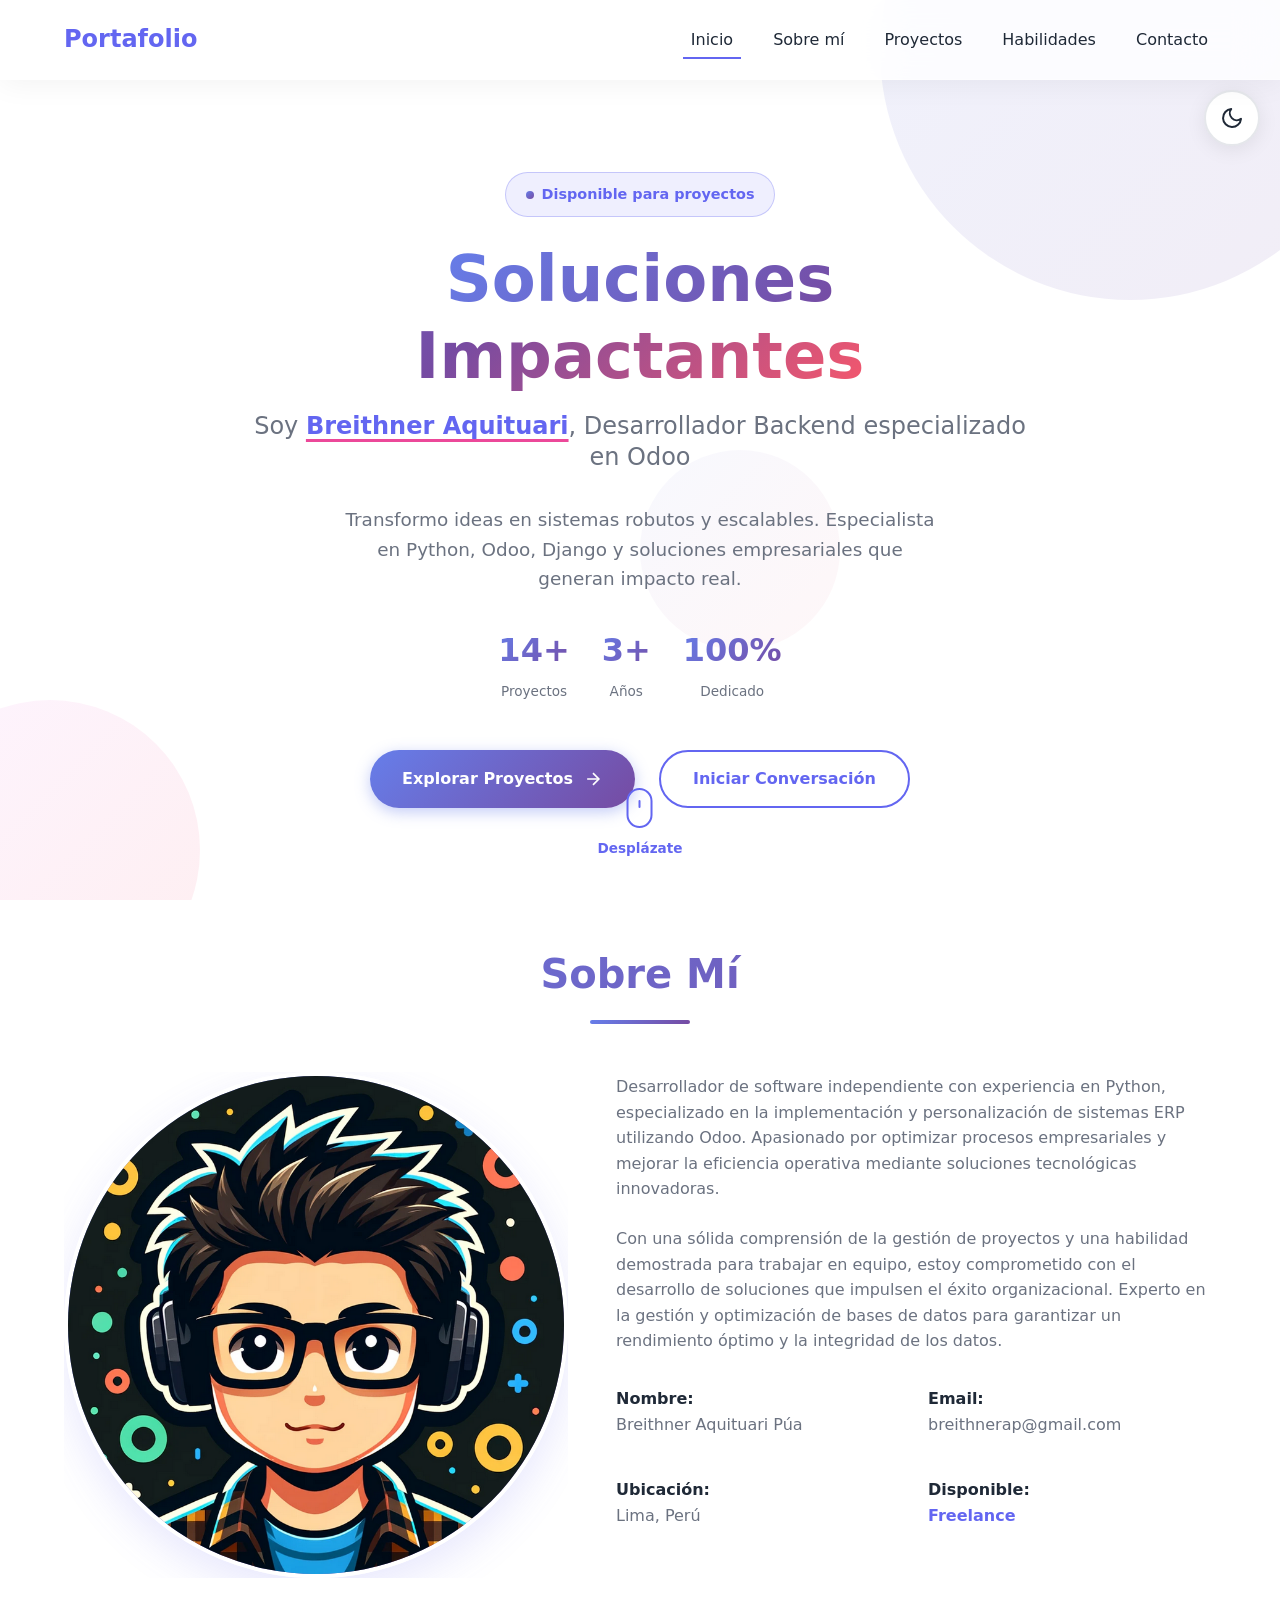
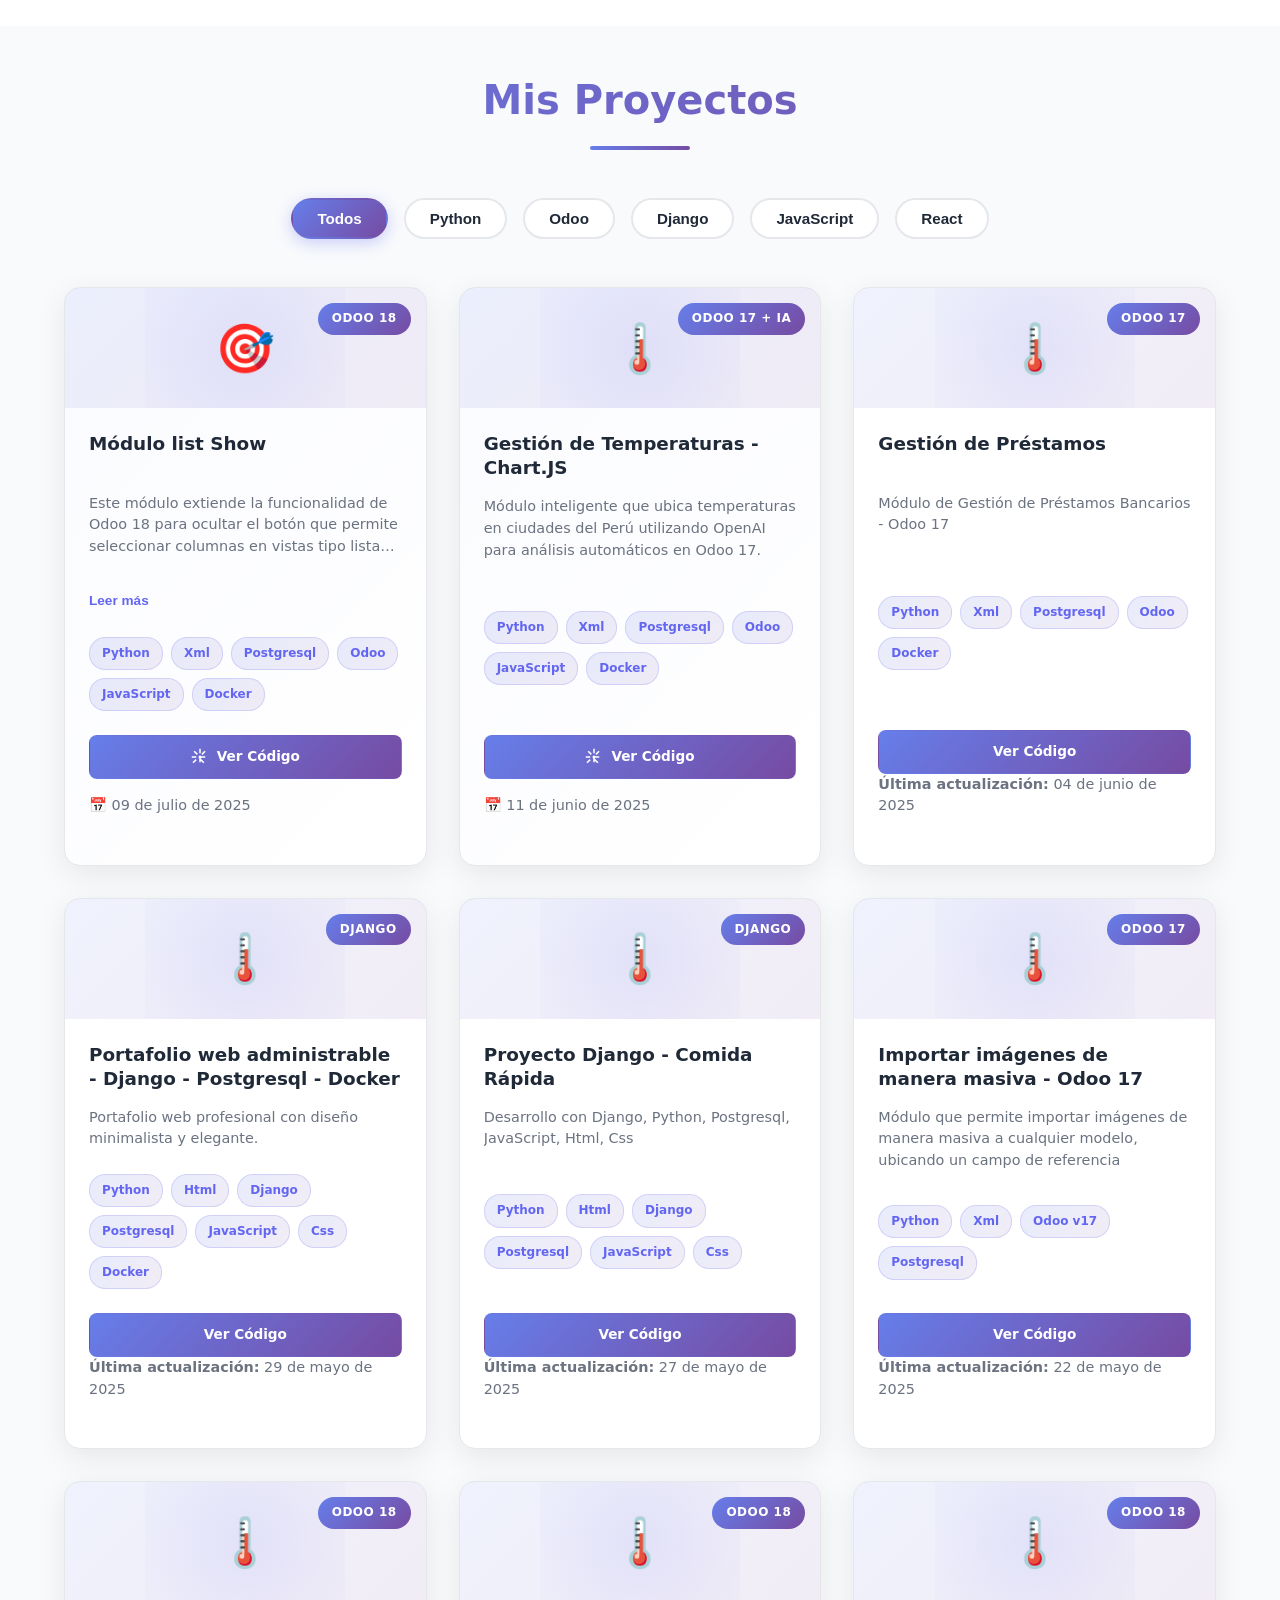
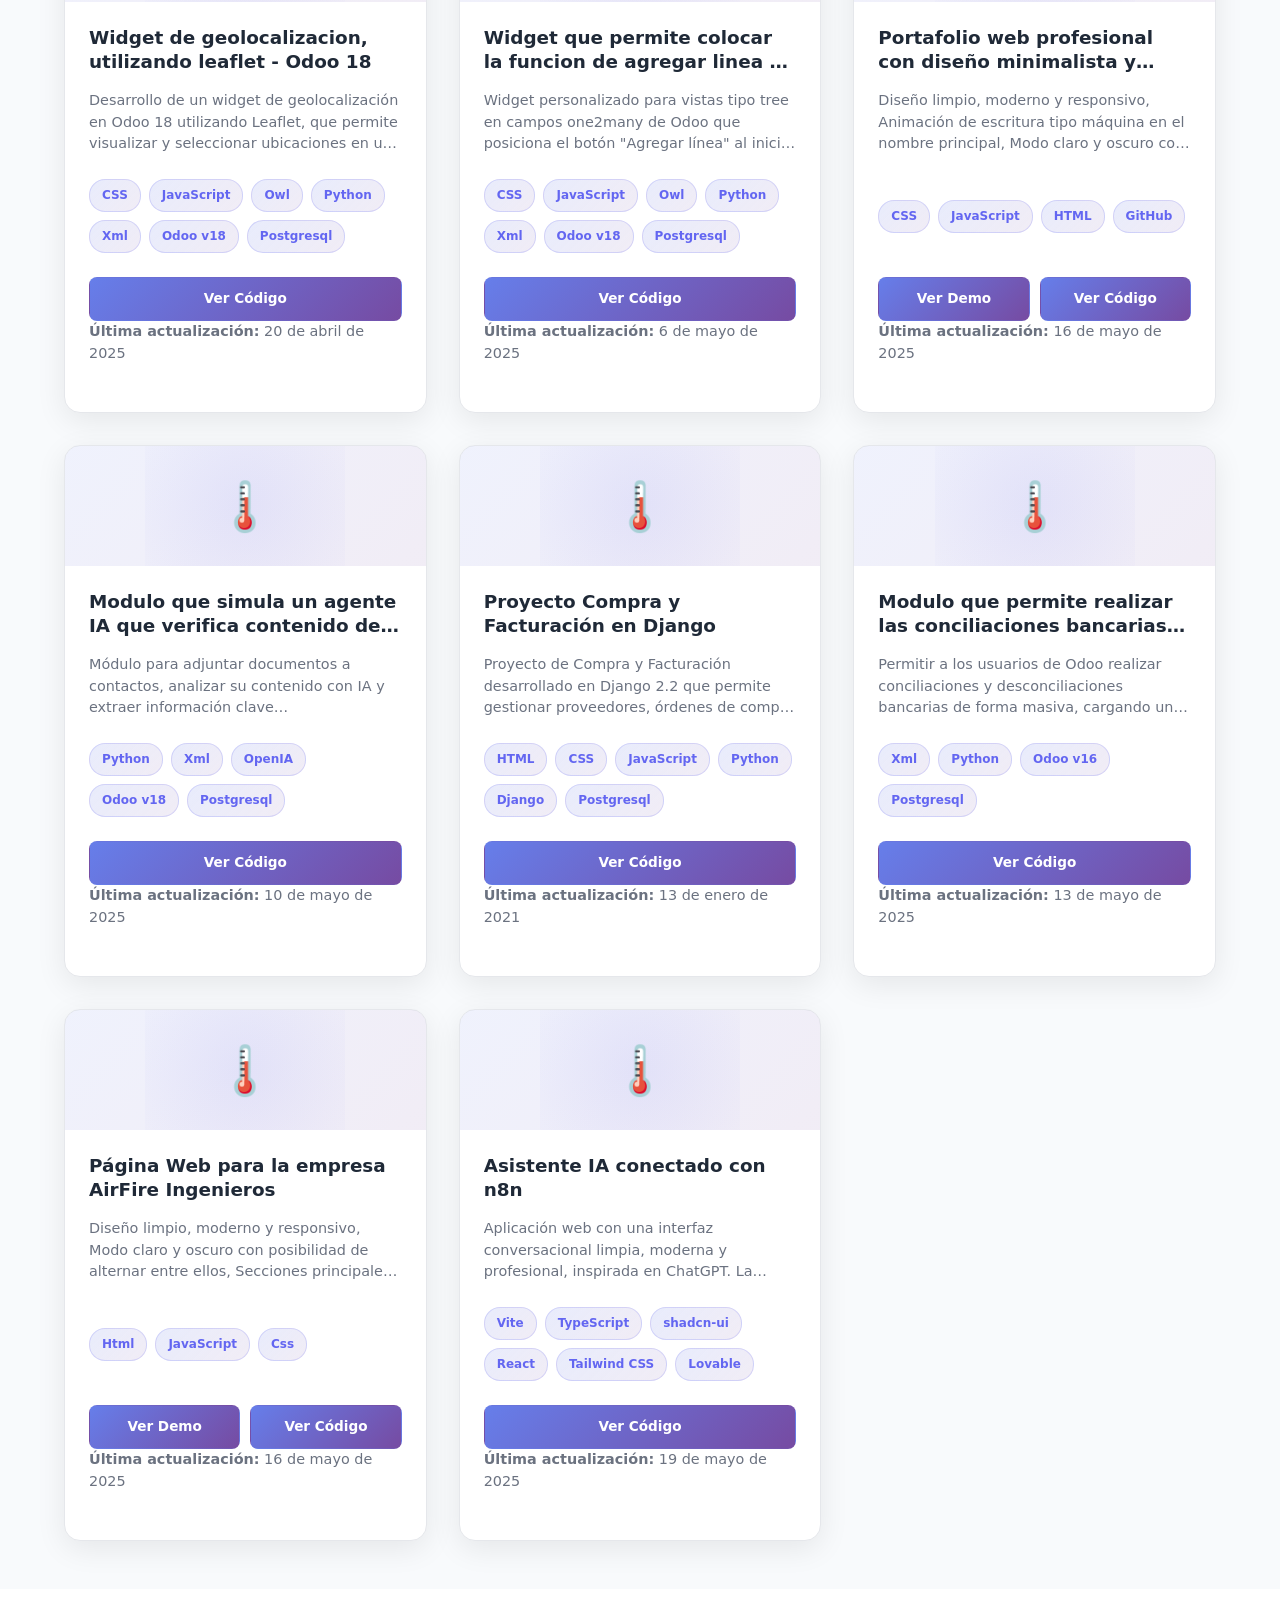
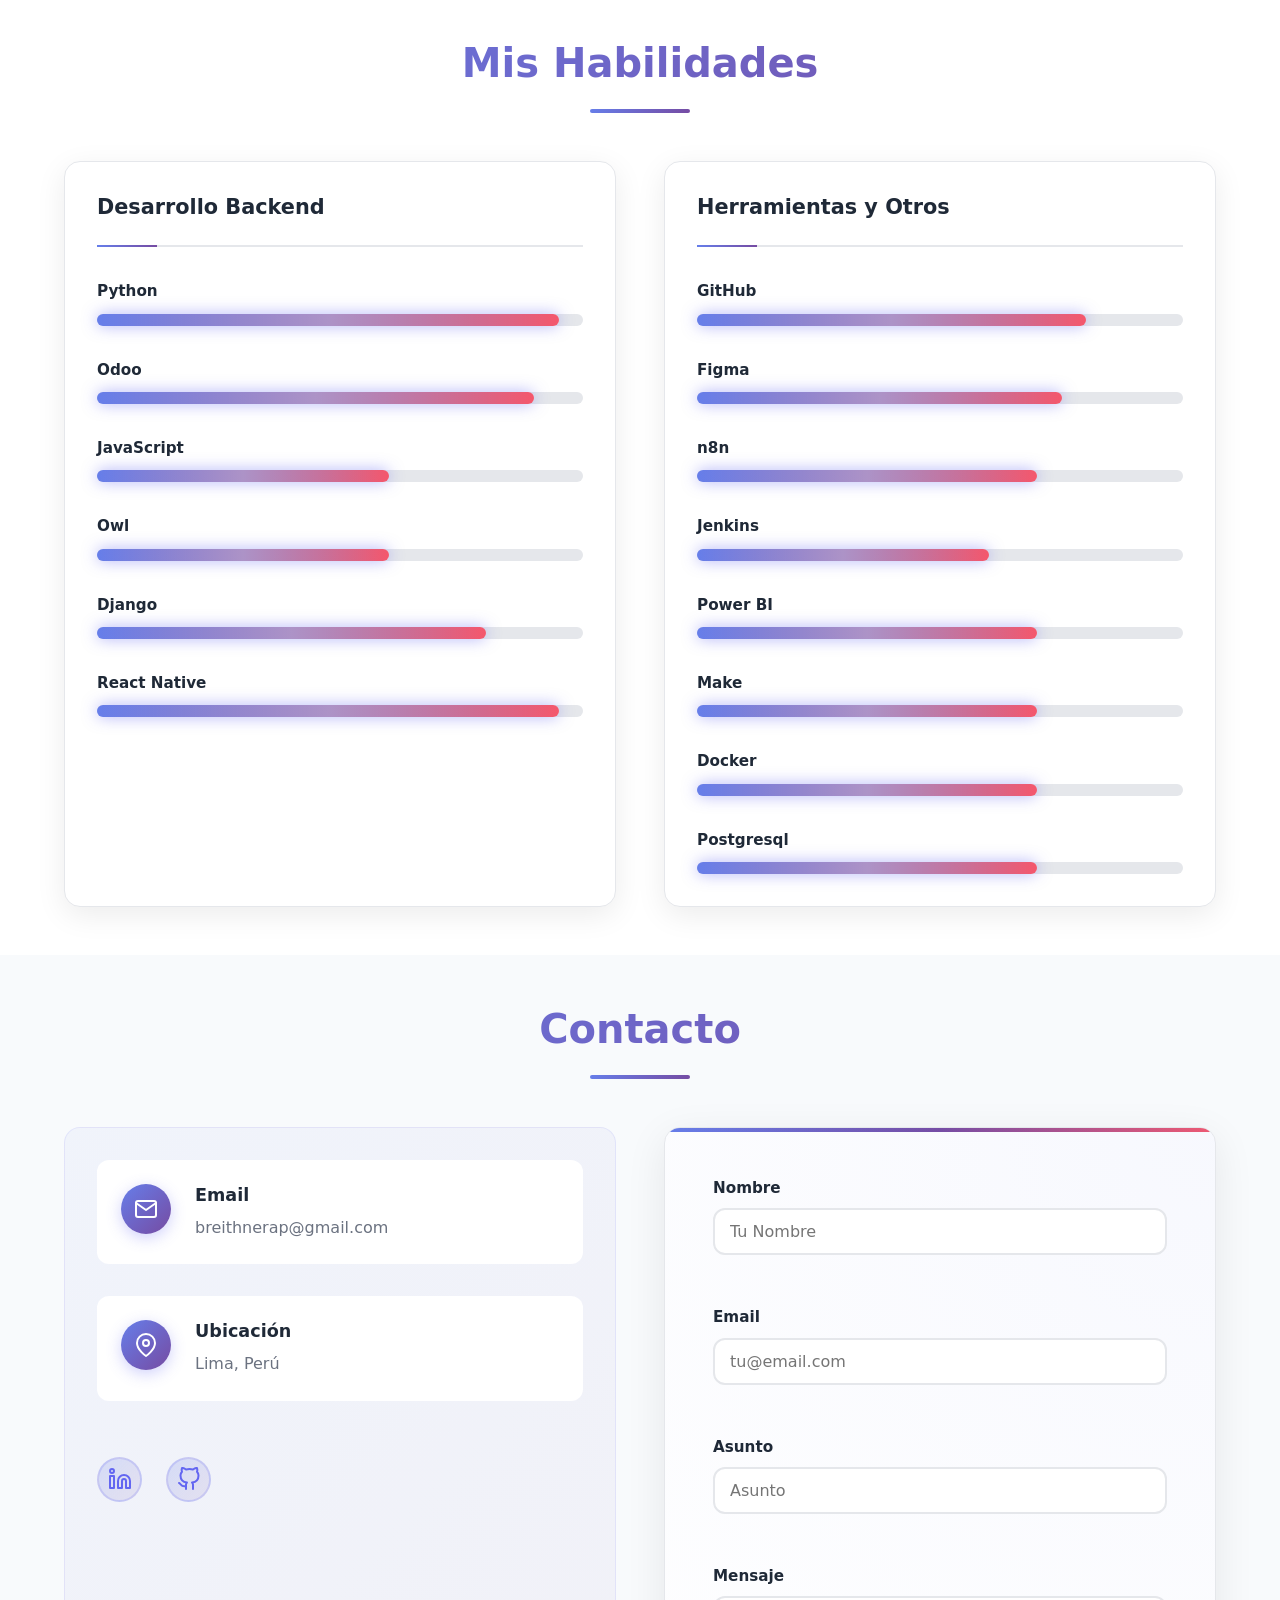
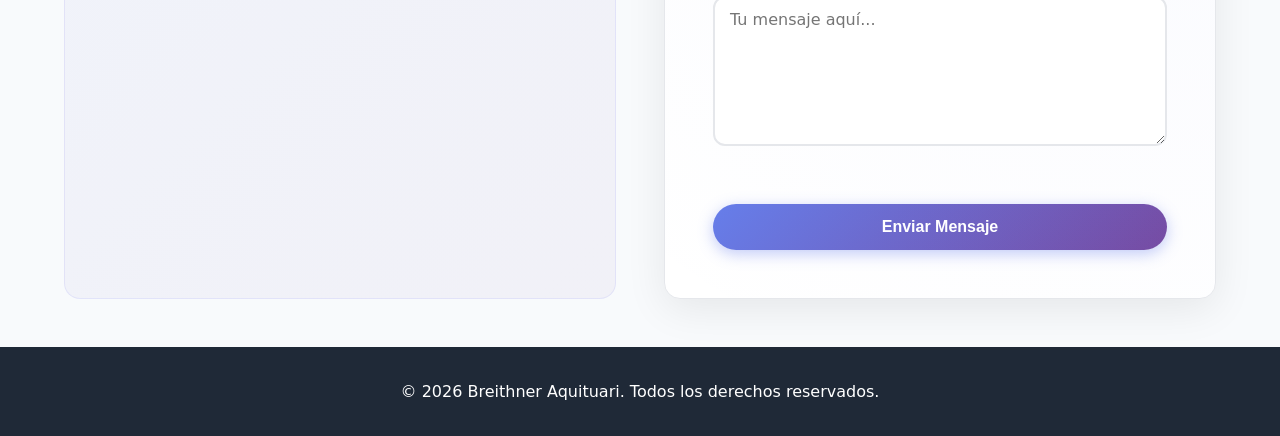
==== commit d9a350a9: "[FIX] changes" ====
--- a/index.html
+++ b/index.html
@@ -19,7 +19,7 @@
       </div>
 
       <!-- Theme Toggle Button -->
-      <button class="theme-toggle" aria-label="Cambiar tema" aria-pressed="false">
+      <button class="theme-toggle" aria-label="Cambiar tema" aria-pressed="false" type="button" onclick="toggleDarkMode()">
         <svg xmlns="http://www.w3.org/2000/svg" viewBox="0 0 24 24" fill="none" stroke="currentColor" stroke-width="2" stroke-linecap="round" stroke-linejoin="round">
           <path d="M21 12.79A9 9 0 1 1 11.21 3 7 7 0 0 0 21 12.79z"></path>
         </svg>
@@ -50,27 +50,59 @@
 
       <!-- Sección de Inicio -->
       <section id="inicio" class="hero">
+        <div class="animated-bg"></div>
+        <div class="hero-shapes">
+          <div class="shape shape-1"></div>
+          <div class="shape shape-2"></div>
+          <div class="shape shape-3"></div>
+        </div>
         <div class="container">
           <div class="hero-content">
-            <h1 class="animate-fade-in">
-              <span class="typing-text">Hola, soy <span class="highlight">Breithner Aquituari</span></span>
+            <div class="hero-badge animate-fade-in">
+              <span class="badge-dot"></span>
+              <span>Disponible para proyectos</span>
+            </div>
+            <h1 class="animate-fade-in delay-1">
+              <span class="text-gradient">Soluciones Impactantes</span>
             </h1>
-            <h2 class="animate-fade-in delay-1">
-              <span class="backend-highlight">Desarrollador Backend</span>
+            <h2 class="animate-fade-in delay-2">
+              Soy <span class="highlight-name">Breithner Aquituari</span>, Desarrollador Backend especializado en Odoo
             </h2>
-            <p class="animate-fade-in delay-2">
-              Desarrollo soluciones backend robustas y escalables, enfocadas en rendimiento y calidad del código.
-              Apasionado por el detalle, la lógica de negocio y la integración eficiente de sistemas.
+            <p class="hero-description animate-fade-in delay-3">
+              Transformo ideas en sistemas robutos y escalables. Especialista en Python, Odoo, Django y soluciones empresariales que generan impacto real.
             </p>
-            <div class="hero-buttons animate-fade-in delay-3">
-              <a href="#proyectos" class="btn btn-primary">Ver Proyectos</a>
-              <a href="#contacto" class="btn btn-outline">Contacto</a>
+            <div class="hero-stats animate-fade-in delay-4">
+              <div class="stat">
+                <span class="stat-value">14+</span>
+                <span class="stat-label">Proyectos</span>
+              </div>
+              <div class="stat">
+                <span class="stat-value">3+</span>
+                <span class="stat-label">Años</span>
+              </div>
+              <div class="stat">
+                <span class="stat-value">100%</span>
+                <span class="stat-label">Dedicado</span>
+              </div>
+            </div>
+            <div class="hero-buttons animate-fade-in delay-5">
+              <a href="#proyectos" class="btn btn-primary btn-large">
+                <span>Explorar Proyectos</span>
+                <svg width="20" height="20" viewBox="0 0 24 24" fill="none" stroke="currentColor" stroke-width="2">
+                  <line x1="5" y1="12" x2="19" y2="12"></line>
+                  <polyline points="12 5 19 12 12 19"></polyline>
+                </svg>
+              </a>
+              <a href="#contacto" class="btn btn-outline btn-large">
+                <span>Iniciar Conversación</span>
+              </a>
             </div>
           </div>
         </div>
         <div class="scroll-down">
           <a href="#sobre-mi">
-            <span class="arrow"></span>
+            <span class="mouse"></span>
+            <span class="scroll-text">Desplázate</span>
           </a>
         </div>
       </section>
@@ -141,6 +173,10 @@
 
             <!-- Proyecto 1 -->
             <div class="project-card" data-tags="Python,Odoo,JavaScript">
+              <div class="project-badge">Odoo 18</div>
+              <div class="project-header">
+                <div class="project-icon">🎯</div>
+              </div>
               <div class="project-info">
                 <h3>Módulo list Show</h3>
                 <div class="project-description">
@@ -158,18 +194,25 @@
                   <span>Docker</span>
                 </div>
                 <div class="project-links">
-                  <!-- <a href="#" class="project-link" target="_blank">Ver Demo</a> -->
-                  <a href="https://github.com/br3hap/option_list_show" class="project-link" target="_blank">Ver Código</a>
-                </div>
-                <p><strong>Última actualización:</strong> 09 de julio de 2025</p>
-              </div>
+                  <a href="https://github.com/br3hap/option_list_show" class="project-link" target="_blank">
+                    <svg width="18" height="18" viewBox="0 0 24 24" fill="none" stroke="currentColor" stroke-width="2"><circle cx="12" cy="12" r="1"></circle><path d="M12 1v6m0 6v6M4.22 4.22l4.24 4.24m6.08 0l4.24-4.24M1 12h6m6 0h6m-1.78 7.78l-4.24-4.24m-6.08 0l-4.24 4.24"></path></svg>
+                    Ver Código
+                  </a>
+                </div>
+                <p class="project-date">📅 09 de julio de 2025</p>
+              </div>
+              <div class="project-overlay"></div>
             </div>
 
             <!-- Proyecto 2 -->
             <div class="project-card" data-tags="Python,Odoo,JavaScript">
+              <div class="project-badge">Odoo 17 + IA</div>
+              <div class="project-header">
+                <div class="project-icon">🌡️</div>
+              </div>
               <div class="project-info">
                 <h3>Gestión de Temperaturas - Chart.JS</h3>
-                <p>Módulo que permite ubicar la temperatura mínima y máxima de las ciudades del Perú Con OpenAI - Odoo 17</p>
+                <p>Módulo inteligente que ubica temperaturas en ciudades del Perú utilizando OpenAI para análisis automáticos en Odoo 17.</p>
                 
                 <div class="project-tags">
                   <span>Python</span>
@@ -180,15 +223,22 @@
                   <span>Docker</span>
                 </div>
                 <div class="project-links">
-                  <!-- <a href="#" class="project-link" target="_blank">Ver Demo</a> -->
-                  <a href="https://github.com/br3hap/weather_temperature_ia" class="project-link" target="_blank">Ver Código</a>
-                </div>
-                <p><strong>Última actualización:</strong> 11 de junio de 2025</p>
-              </div>
+                  <a href="https://github.com/br3hap/weather_temperature_ia" class="project-link" target="_blank">
+                    <svg width="18" height="18" viewBox="0 0 24 24" fill="none" stroke="currentColor" stroke-width="2"><circle cx="12" cy="12" r="1"></circle><path d="M12 1v6m0 6v6M4.22 4.22l4.24 4.24m6.08 0l4.24-4.24M1 12h6m6 0h6m-1.78 7.78l-4.24-4.24m-6.08 0l-4.24 4.24"></path></svg>
+                    Ver Código
+                  </a>
+                </div>
+                <p class="project-date">📅 11 de junio de 2025</p>
+              </div>
+              <div class="project-overlay"></div>
             </div>
 
             <!-- Proyecto 3 -->
             <div class="project-card" data-tags="Python,Odoo">
+              <div class="project-badge">Odoo 17</div>
+              <div class="project-header">
+                <div class="project-icon">🌡️</div>
+              </div>
               <div class="project-info">
                 <h3>Gestión de Préstamos</h3>
                 <p>Módulo de Gestión de Préstamos Bancarios - Odoo 17</p>
@@ -211,6 +261,10 @@
 
             <!-- Proyecto 4 -->
             <div class="project-card" data-tags="Python,Django,JavaScript">
+              <div class="project-badge">Django</div>
+              <div class="project-header">
+                <div class="project-icon">🌡️</div>
+              </div>
               <div class="project-info">
                 <h3>Portafolio web administrable - Django - Postgresql - Docker</h3>
                 <p>Portafolio web profesional con diseño minimalista y elegante.</p>
@@ -234,6 +288,10 @@
 
             <!-- Proyecto 5 -->
             <div class="project-card" data-tags="Python,Django,JavaScript">
+              <div class="project-badge">Django</div>
+              <div class="project-header">
+                <div class="project-icon">🌡️</div>
+              </div>
               <div class="project-info">
                 <h3>Proyecto Django - Comida Rápida</h3>
                 <p>Desarrollo con Django, Python, Postgresql, JavaScript, Html, Css</p>
@@ -256,6 +314,10 @@
 
             <!-- Proyecto 6 -->
             <div class="project-card" data-tags="Python,Odoo">
+              <div class="project-badge">Odoo 17</div>
+              <div class="project-header">
+                <div class="project-icon">🌡️</div>
+              </div>
               <div class="project-info">
                 <h3>Importar imágenes de manera masiva - Odoo 17</h3>
                 <p>Módulo que permite importar imágenes de manera masiva a cualquier modelo, ubicando un campo de referencia</p>
@@ -276,6 +338,10 @@
 
             <!-- Proyecto 7 -->
             <div class="project-card" data-tags="JavaScript,Python,Odoo">
+              <div class="project-badge">Odoo 18</div>
+              <div class="project-header">
+                <div class="project-icon">🌡️</div>
+              </div>
               <div class="project-info">
                 <h3>Widget de geolocalizacion, utilizando leaflet - Odoo 18</h3>
                 <p>Desarrollo de un widget de geolocalización en Odoo 18 utilizando Leaflet, 
@@ -302,6 +368,10 @@
 
             <!-- Proyecto 8 -->
             <div class="project-card" data-tags="JavaScript,Python,Odoo">
+              <div class="project-badge">Odoo 18</div>
+              <div class="project-header">
+                <div class="project-icon">🌡️</div>
+              </div>
               <div class="project-info">
                 <h3>Widget que permite colocar la funcion de agregar linea en la parte inicial
                     de la vista lista - Odoo 18</h3>
@@ -327,6 +397,10 @@
 
             <!-- Proyecto 9 -->
             <div class="project-card" data-tags="JavaScript">
+              <div class="project-badge">Odoo 18</div>
+              <div class="project-header">
+                <div class="project-icon">🌡️</div>
+              </div>
               <div class="project-info">
                 <h3>Portafolio web profesional con diseño minimalista y elegante, creado con HTML, CSS, JavaScript, Vite y Tailwind CSS.</h3>
                 <p>Diseño limpio, moderno y responsivo, Animación de escritura tipo máquina en el nombre principal, Modo claro y oscuro con posibilidad de alternar entre ellos,
@@ -349,6 +423,9 @@
 
             <!-- Proyecto 10 -->
             <div class="project-card" data-tags="Python,Odoo">
+              <div class="project-header">
+                <div class="project-icon">🌡️</div>
+              </div>
               <div class="project-info">
                 <h3>Modulo que simula un agente IA que verifica contenido del documento - Odoo 18</h3>
                 <p>Módulo para adjuntar documentos a contactos, analizar su contenido con IA y extraer información clave automáticamente.
@@ -370,6 +447,9 @@
 
             <!-- Proyecto 11 -->
             <div class="project-card" data-tags="Python,Django,JavaScript">
+              <div class="project-header">
+                <div class="project-icon">🌡️</div>
+              </div>
               <div class="project-info">
                 <h3>Proyecto Compra y Facturación en Django</h3>
                 <p>Proyecto de Compra y Facturación desarrollado en Django 2.2 que permite gestionar proveedores, 
@@ -395,6 +475,9 @@
 
             <!-- Proyecto 12 -->
             <div class="project-card" data-tags="Python,Odoo">
+              <div class="project-header">
+                <div class="project-icon">🌡️</div>
+              </div>
               <div class="project-info">
                 <h3>Modulo que permite realizar las conciliaciones bancarias de manera masiva por csv - odoo 16</h3>
                 <p>Permitir a los usuarios de Odoo realizar conciliaciones y desconciliaciones bancarias de forma masiva, 
@@ -416,6 +499,9 @@
 
             <!-- Proyecto 13 -->
             <div class="project-card" data-tags="JavaScript">
+              <div class="project-header">
+                <div class="project-icon">🌡️</div>
+              </div>
               <div class="project-info">
                 <h3>Página Web para la empresa AirFire Ingenieros</h3>
                 <p>Diseño limpio, moderno y responsivo, Modo claro y oscuro con posibilidad de alternar entre ellos,
@@ -435,6 +521,9 @@
 
             <!-- Proyecto 14 -->
             <div class="project-card" data-tags="React,JavaScript">
+              <div class="project-header">
+                <div class="project-icon">🌡️</div>
+              </div>
               <div class="project-info">
                 <h3>Asistente IA conectado con n8n</h3>
                 <p>Aplicación web con una interfaz conversacional limpia, moderna y profesional, inspirada en ChatGPT. 
@@ -674,7 +763,7 @@
       <footer class="footer">
         <div class="container">
           <div class="footer-content">
-            <p>&copy; 2025 Breithner Aquituari. Todos los derechos reservados.</p>
+            <p>&copy; 2026 Breithner Aquituari. Todos los derechos reservados.</p>
           </div>
         </div>
       </footer>
--- a/styles.css
+++ b/styles.css
@@ -95,32 +95,6 @@
   display: block;
 }
 
-/* Typing Animation */
-.typing-text {
-  display: inline-block;
-  overflow: hidden;
-  border-right: 0.15em solid var(--primary-color);
-  white-space: nowrap;
-  margin: 0 auto;
-  animation: typing 3.5s steps(40, end), blink-caret 0.75s step-end infinite;
-  max-width: fit-content;
-}
-
-@keyframes typing {
-  from { width: 0 }
-  to { width: 100% }
-}
-
-@keyframes blink-caret {
-  from, to { border-color: transparent }
-  50% { border-color: var(--primary-color) }
-}
-
-.backend-highlight {
-  color: var(--primary-color);
-  font-weight: 700;
-}
-
 /* Reading Progress Indicator */
 .reading-progress {
   position: fixed;
@@ -276,32 +250,69 @@
   align-items: center;
   position: relative;
   padding-top: var(--header-height);
-  background: var(--gradient-hero);
   overflow: hidden;
 }
 
-.hero::before {
-  content: '';
+.animated-bg {
   position: absolute;
-  top: -50%;
-  right: -10%;
-  width: 600px;
-  height: 600px;
-  background: radial-gradient(circle, rgba(99, 102, 241, 0.15) 0%, transparent 70%);
+  top: 0;
+  left: 0;
+  right: 0;
+  bottom: 0;
+  background: linear-gradient(135deg, #667eea15 0%, #764ba215 25%, #f09370.15 50%, #667eea15 75%, #764ba215 100%);
+  background-size: 400% 400%;
+  animation: gradientShift 15s ease infinite;
+  z-index: 0;
+}
+
+@keyframes gradientShift {
+  0% { background-position: 0% 50%; }
+  50% { background-position: 100% 50%; }
+  100% { background-position: 0% 50%; }
+}
+
+.hero-shapes {
+  position: absolute;
+  width: 100%;
+  height: 100%;
+  top: 0;
+  left: 0;
+}
+
+.shape {
+  position: absolute;
   border-radius: 50%;
+  opacity: 0.1;
   animation: float 20s ease-in-out infinite;
 }
 
-.hero::after {
-  content: '';
-  position: absolute;
-  bottom: -30%;
-  left: -10%;
+.shape-1 {
   width: 500px;
   height: 500px;
-  background: radial-gradient(circle, rgba(236, 72, 153, 0.12) 0%, transparent 70%);
-  border-radius: 50%;
-  animation: float 15s ease-in-out infinite reverse;
+  background: linear-gradient(135deg, #667eea, #764ba2);
+  top: -200px;
+  right: -100px;
+}
+
+.shape-2 {
+  width: 300px;
+  height: 300px;
+  background: linear-gradient(135deg, #f093fb, #f5576c);
+  bottom: -100px;
+  left: -100px;
+  animation-delay: 7s;
+  animation-direction: reverse;
+}
+
+.shape-3 {
+  width: 200px;
+  height: 200px;
+  background: linear-gradient(135deg, #667eea, #f5576c);
+  top: 50%;
+  left: 50%;
+  transform: translate(-50%, -50%);
+  opacity: 0.05;
+  animation-delay: 10s;
 }
 
 @keyframes float {
@@ -322,21 +333,71 @@
   z-index: 1;
 }
 
+.hero-badge {
+  display: inline-flex;
+  align-items: center;
+  gap: 8px;
+  padding: 10px 20px;
+  background: rgba(99, 102, 241, 0.1);
+  border: 1px solid rgba(99, 102, 241, 0.3);
+  border-radius: 50px;
+  margin-bottom: var(--spacing-md);
+  font-size: 0.9rem;
+  font-weight: 600;
+  color: var(--primary-color);
+}
+
+.badge-dot {
+  width: 8px;
+  height: 8px;
+  background: linear-gradient(135deg, #667eea, #764ba2);
+  border-radius: 50%;
+  animation: pulse 2s ease-in-out infinite;
+}
+
+@keyframes pulse {
+  0%, 100% { transform: scale(1); opacity: 1; }
+  50% { transform: scale(1.2); opacity: 0.7; }
+}
+
 .hero h1 {
-  font-size: 3.5rem;
-  margin-bottom: var(--spacing-xs);
+  font-size: 4rem;
+  margin-bottom: var(--spacing-sm);
   color: var(--text-color);
+  line-height: 1.2;
+}
+
+.text-gradient {
+  background: linear-gradient(135deg, #667eea 0%, #764ba2 50%, #f5576c 100%);
+  -webkit-background-clip: text;
+  -webkit-text-fill-color: transparent;
+  background-clip: text;
+  animation: gradientFlow 3s ease infinite;
+}
+
+@keyframes gradientFlow {
+  0%, 100% { filter: hue-rotate(0deg); }
+  50% { filter: hue-rotate(10deg); }
 }
 
 .hero h2 {
-  font-size: 1.8rem;
+  font-size: 1.5rem;
   font-weight: 500;
-  margin-bottom: var(--spacing-md);
+  margin-bottom: var(--spacing-lg);
   color: var(--secondary-color);
 }
 
-.hero p {
-  font-size: 1.2rem;
+.highlight-name {
+  color: var(--primary-color);
+  font-weight: 700;
+  text-decoration: underline;
+  text-decoration-color: var(--accent-color);
+  text-decoration-thickness: 3px;
+  text-underline-offset: 5px;
+}
+
+.hero-description {
+  font-size: 1.15rem;
   margin-bottom: var(--spacing-lg);
   color: var(--light-text);
   max-width: 600px;
@@ -344,15 +405,58 @@
   margin-right: auto;
 }
 
-.highlight {
-  color: var(--primary-color);
+.hero-stats {
+  display: flex;
+  gap: 2rem;
+  justify-content: center;
+  margin-bottom: var(--spacing-xl);
+  flex-wrap: wrap;
+}
+
+.stat {
+  display: flex;
+  flex-direction: column;
+  align-items: center;
+}
+
+.stat-value {
+  font-size: 2rem;
+  font-weight: 700;
+  background: linear-gradient(135deg, #667eea, #764ba2);
+  -webkit-background-clip: text;
+  -webkit-text-fill-color: transparent;
+  background-clip: text;
+}
+
+.stat-label {
+  font-size: 0.85rem;
+  color: var(--light-text);
+  margin-top: 4px;
 }
 
 .hero-buttons {
   display: flex;
   gap: var(--spacing-md);
   justify-content: center;
+  flex-wrap: wrap;
   margin-top: var(--spacing-lg);
+}
+
+.btn-large {
+  padding: 16px 40px;
+  font-size: 1.1rem;
+  display: flex;
+  align-items: center;
+  gap: 10px;
+  border-radius: 50px;
+}
+
+.btn-large svg {
+  transition: transform 0.3s ease;
+}
+
+.btn-large:hover svg {
+  transform: translateX(5px);
 }
 
 .scroll-down {
@@ -364,26 +468,59 @@
   flex-direction: column;
   align-items: center;
   cursor: pointer;
-}
-
-.arrow {
-  width: 20px;
-  height: 20px;
-  border-right: 2px solid var(--primary-color);
-  border-bottom: 2px solid var(--primary-color);
-  transform: rotate(45deg);
-  animation: bounce 2s infinite;
-}
-
-@keyframes bounce {
+  z-index: 10;
+}
+
+.scroll-down a {
+  display: flex;
+  flex-direction: column;
+  align-items: center;
+  gap: 10px;
+  animation: bounceDown 2s infinite;
+}
+
+.mouse {
+  width: 26px;
+  height: 40px;
+  border: 2px solid var(--primary-color);
+  border-radius: 13px;
+  position: relative;
+  display: block;
+}
+
+.mouse::after {
+  content: '';
+  width: 2px;
+  height: 8px;
+  background: var(--primary-color);
+  border-radius: 1px;
+  position: absolute;
+  left: 50%;
+  top: 10px;
+  transform: translateX(-50%);
+  animation: scrollWheel 1.5s infinite;
+}
+
+@keyframes scrollWheel {
+  0% { opacity: 1; transform: translateX(-50%) translateY(0); }
+  100% { opacity: 0; transform: translateX(-50%) translateY(12px); }
+}
+
+.scroll-text {
+  font-size: 0.85rem;
+  font-weight: 600;
+  color: var(--primary-color);
+}
+
+@keyframes bounceDown {
   0%, 20%, 50%, 80%, 100% {
-    transform: translateY(0) rotate(45deg);
+    transform: translateY(0);
   }
   40% {
-    transform: translateY(-10px) rotate(45deg);
+    transform: translateY(-10px);
   }
   60% {
-    transform: translateY(-5px) rotate(45deg);
+    transform: translateY(-5px);
   }
 }
 
@@ -534,7 +671,7 @@
 
 .projects-grid {
   display: grid;
-  grid-template-columns: repeat(auto-fit, minmax(300px, 1fr));
+  grid-template-columns: repeat(auto-fit, minmax(320px, 1fr));
   gap: var(--spacing-lg);
 }
 
@@ -550,6 +687,10 @@
   transition: var(--transition);
   border: 1px solid var(--border-color);
   position: relative;
+  display: flex;
+  flex-direction: column;
+  height: 100%;
+  cursor: pointer;
 }
 
 .project-card::before {
@@ -558,52 +699,102 @@
   top: 0;
   left: 0;
   right: 0;
-  height: 4px;
-  background: var(--gradient-primary);
+  height: 3px;
+  background: linear-gradient(90deg, #667eea, #764ba2, #f5576c);
   opacity: 0;
-  transition: var(--transition);
+  transition: opacity 0.3s ease;
+  z-index: 5;
 }
 
 .project-card:hover {
-  transform: translateY(-8px) scale(1.02);
-  box-shadow: 0 20px 40px var(--shadow-lg);
-  border-color: transparent;
+  transform: translateY(-12px) scale(1.02);
+  box-shadow: 0 20px 50px rgba(99, 102, 241, 0.25);
+  border-color: rgba(99, 102, 241, 0.2);
 }
 
 .project-card:hover::before {
   opacity: 1;
 }
 
-.project-img {
-  width: 100%;
+.project-badge {
+  position: absolute;
+  top: 15px;
+  right: 15px;
+  background: linear-gradient(135deg, #667eea, #764ba2);
+  color: white;
+  padding: 6px 14px;
+  border-radius: 20px;
+  font-size: 0.75rem;
+  font-weight: 700;
+  z-index: 10;
+  text-transform: uppercase;
+  letter-spacing: 0.5px;
+}
+
+.project-header {
+  height: 120px;
+  background: linear-gradient(135deg, rgba(102, 126, 234, 0.1), rgba(118, 75, 162, 0.1));
+  display: flex;
+  align-items: center;
+  justify-content: center;
+  position: relative;
+  overflow: hidden;
+}
+
+.project-header::before {
+  content: '';
+  position: absolute;
+  width: 200px;
   height: 200px;
-  overflow: hidden;
-}
-
-.project-img img {
-  width: 100%;
-  height: 100%;
-  object-fit: cover;
-  transition: var(--transition);
-}
-
-.project-card:hover .project-img img {
-  transform: scale(1.05);
+  background: radial-gradient(circle, rgba(99, 102, 241, 0.1), transparent);
+  animation: floatIcon 6s ease-in-out infinite;
+}
+
+@keyframes floatIcon {
+  0%, 100% { transform: translate(0, 0); }
+  50% { transform: translate(20px, -20px); }
+}
+
+.project-icon {
+  font-size: 3rem;
+  z-index: 2;
+  animation: bounceIcon 3s ease-in-out infinite;
+}
+
+@keyframes bounceIcon {
+  0%, 100% { transform: translateY(0); }
+  50% { transform: translateY(-10px); }
 }
 
 .project-info {
   padding: var(--spacing-md);
+  flex: 1;
+  display: flex;
+  flex-direction: column;
+  position: relative;
+  z-index: 2;
 }
 
 .project-info h3 {
-  margin-bottom: var(--spacing-xs);
-  font-size: 1.2rem;
+  margin-bottom: var(--spacing-sm);
+  font-size: 1.15rem;
+  color: var(--text-color);
+  min-height: 2.4em;
+  display: -webkit-box;
+  -webkit-line-clamp: 2;
+  -webkit-box-orient: vertical;
+  overflow: hidden;
 }
 
 .project-info p {
   color: var(--light-text);
   margin-bottom: var(--spacing-md);
   font-size: 0.9rem;
+  line-height: 1.5;
+  display: -webkit-box;
+  -webkit-line-clamp: 3;
+  -webkit-box-orient: vertical;
+  overflow: hidden;
 }
 
 .project-description {
@@ -657,14 +848,15 @@
   flex-wrap: wrap;
   gap: 8px;
   margin-bottom: var(--spacing-md);
+  margin-top: auto;
 }
 
 .project-tags span {
-  background-color: var(--highlight-color);
+  background: linear-gradient(135deg, rgba(102, 126, 234, 0.15), rgba(118, 75, 162, 0.1));
   color: var(--primary-color);
-  padding: 6px 14px;
-  border-radius: 20px;
-  font-size: 0.8rem;
+  padding: 6px 12px;
+  border-radius: 16px;
+  font-size: 0.75rem;
   font-weight: 600;
   border: 1px solid rgba(99, 102, 241, 0.2);
   transition: var(--transition);
@@ -681,29 +873,47 @@
 
 .project-links {
   display: flex;
-  justify-content: space-between;
+  gap: 10px;
+  margin-top: auto;
 }
 
 .project-link {
-  color: var(--primary-color);
-  font-size: 0.9rem;
+  flex: 1;
+  color: white;
+  background: linear-gradient(135deg, #667eea, #764ba2);
+  padding: 10px 12px;
+  border-radius: 8px;
+  font-size: 0.85rem;
   font-weight: 600;
-  position: relative;
-}
-
-.project-link::after {
-  content: '';
+  display: flex;
+  align-items: center;
+  justify-content: center;
+  gap: 8px;
+  transition: var(--transition);
+  border: 1px solid transparent;
+}
+
+.project-link:hover {
+  transform: translateY(-3px);
+  box-shadow: 0 8px 20px rgba(99, 102, 241, 0.3);
+  background: linear-gradient(135deg, #764ba2, #667eea);
+}
+
+.project-date {
+  font-size: 0.8rem;
+  color: var(--light-text);
+  margin-top: var(--spacing-sm);
+}
+
+.project-overlay {
   position: absolute;
-  bottom: -2px;
+  top: 0;
   left: 0;
-  width: 0;
-  height: 2px;
-  background-color: var(--primary-color);
-  transition: var(--transition);
-}
-
-.project-link:hover::after {
-  width: 100%;
+  right: 0;
+  bottom: 0;
+  background: linear-gradient(135deg, rgba(102, 126, 234, 0.03), transparent);
+  pointer-events: none;
+  z-index: 1;
 }
 
 /* Skills Section */
@@ -713,32 +923,61 @@
   gap: var(--spacing-xl);
 }
 
+.skills-category {
+  background: var(--bg-color);
+  padding: var(--spacing-lg);
+  border-radius: var(--border-radius);
+  box-shadow: 0 8px 30px var(--shadow-color);
+  border: 1px solid var(--border-color);
+  transition: var(--transition);
+}
+
+.skills-category:hover {
+  transform: translateY(-5px);
+  box-shadow: 0 15px 40px rgba(99, 102, 241, 0.15);
+  border-color: rgba(99, 102, 241, 0.2);
+}
+
 .skills-category h3 {
-  margin-bottom: var(--spacing-md);
+  margin-bottom: var(--spacing-lg);
   font-size: 1.3rem;
-  padding-bottom: var(--spacing-xs);
-  border-bottom: 1px solid var(--border-color);
+  padding-bottom: var(--spacing-md);
+  border-bottom: 2px solid var(--border-color);
+  color: var(--text-color);
+  position: relative;
+}
+
+.skills-category h3::after {
+  content: '';
+  position: absolute;
+  bottom: -2px;
+  left: 0;
+  width: 60px;
+  height: 2px;
+  background: linear-gradient(90deg, #667eea, #764ba2);
 }
 
 .skills-list {
   display: flex;
   flex-direction: column;
-  gap: var(--spacing-md);
+  gap: var(--spacing-lg);
 }
 
 .skill-item {
-  margin-bottom: var(--spacing-xs);
+  margin-bottom: 0;
 }
 
 .skill-name {
   display: block;
-  margin-bottom: 8px;
-  font-weight: 500;
+  margin-bottom: 10px;
+  font-weight: 600;
+  color: var(--text-color);
+  font-size: 0.95rem;
 }
 
 .skill-bar {
   width: 100%;
-  height: 10px;
+  height: 12px;
   background-color: var(--border-color);
   border-radius: 10px;
   overflow: visible;
@@ -747,13 +986,13 @@
 
 .skill-level {
   height: 100%;
-  background: var(--gradient-primary);
+  background: linear-gradient(90deg, #667eea 0%, #764ba2 50%, #f5576c 100%);
   border-radius: 10px;
   position: relative;
   animation: skill-bar-fill 1.5s ease-out forwards;
   transform-origin: left;
   transform: scaleX(0);
-  box-shadow: 0 0 15px rgba(99, 102, 241, 0.4);
+  box-shadow: 0 0 15px rgba(99, 102, 241, 0.5);
 }
 
 .skill-level::after {
@@ -763,7 +1002,7 @@
   left: 0;
   right: 0;
   bottom: 0;
-  background: linear-gradient(90deg, transparent, rgba(255, 255, 255, 0.3), transparent);
+  background: linear-gradient(90deg, transparent, rgba(255, 255, 255, 0.4), transparent);
   border-radius: 10px;
   animation: shimmer 2s infinite;
 }
@@ -797,19 +1036,32 @@
   display: flex;
   flex-direction: column;
   gap: var(--spacing-lg);
+  padding: var(--spacing-lg);
+  background: linear-gradient(135deg, rgba(102, 126, 234, 0.05), rgba(118, 75, 162, 0.05));
+  border-radius: var(--border-radius);
+  border: 1px solid rgba(99, 102, 241, 0.1);
 }
 
 .contact-item {
   display: flex;
   gap: var(--spacing-md);
   align-items: flex-start;
+  padding: var(--spacing-md);
+  background: var(--bg-color);
+  border-radius: 12px;
+  transition: var(--transition);
+}
+
+.contact-item:hover {
+  background: rgba(99, 102, 241, 0.05);
+  transform: translateX(5px);
 }
 
 .contact-icon {
   width: 50px;
   height: 50px;
   border-radius: 50%;
-  background: var(--gradient-primary);
+  background: linear-gradient(135deg, #667eea, #764ba2);
   display: flex;
   align-items: center;
   justify-content: center;
@@ -820,13 +1072,14 @@
 }
 
 .contact-item:hover .contact-icon {
-  transform: scale(1.1) rotate(5deg);
-  box-shadow: 0 6px 20px rgba(99, 102, 241, 0.4);
+  transform: scale(1.15) rotate(-5deg);
+  box-shadow: 0 8px 25px rgba(99, 102, 241, 0.4);
 }
 
 .contact-text h3 {
   margin-bottom: var(--spacing-xs);
   font-size: 1.1rem;
+  color: var(--text-color);
 }
 
 .contact-text p {
@@ -837,6 +1090,7 @@
   display: flex;
   gap: var(--spacing-md);
   margin-top: var(--spacing-md);
+  flex-wrap: wrap;
 }
 
 .social-link {
@@ -846,18 +1100,18 @@
   display: flex;
   align-items: center;
   justify-content: center;
-  background-color: var(--highlight-color);
+  background: linear-gradient(135deg, rgba(102, 126, 234, 0.2), rgba(118, 75, 162, 0.1));
   color: var(--primary-color);
   transition: var(--transition);
-  border: 2px solid transparent;
+  border: 2px solid rgba(99, 102, 241, 0.2);
 }
 
 .social-link:hover {
-  background: var(--gradient-primary);
+  background: linear-gradient(135deg, #667eea, #764ba2);
   color: white;
-  transform: translateY(-3px) rotate(5deg);
-  box-shadow: 0 6px 20px rgba(99, 102, 241, 0.4);
-  border-color: rgba(255, 255, 255, 0.2);
+  transform: translateY(-5px) rotate(10deg) scale(1.1);
+  box-shadow: 0 10px 25px rgba(99, 102, 241, 0.4);
+  border-color: transparent;
 }
 
 .contact-form {
@@ -877,11 +1131,24 @@
   left: 0;
   right: 0;
   height: 4px;
-  background: var(--gradient-primary);
+  background: linear-gradient(90deg, #667eea, #764ba2, #f5576c);
+}
+
+.contact-form::after {
+  content: '';
+  position: absolute;
+  top: 0;
+  left: 0;
+  right: 0;
+  bottom: 0;
+  background: radial-gradient(circle at top right, rgba(102, 126, 234, 0.05), transparent);
+  pointer-events: none;
 }
 
 .form-group {
   margin-bottom: var(--spacing-md);
+  position: relative;
+  z-index: 2;
 }
 
 .form-label {
@@ -915,7 +1182,8 @@
 .form-group input:focus,
 .form-group textarea:focus {
   border-color: var(--primary-color);
-  box-shadow: 0 0 0 3px var(--highlight-color);
+  box-shadow: 0 0 0 3px rgba(99, 102, 241, 0.1);
+  background: linear-gradient(135deg, rgba(102, 126, 234, 0.02), rgba(118, 75, 162, 0.02));
 }
 
 .form-group input.error,
@@ -951,6 +1219,8 @@
   align-items: center;
   gap: 12px;
   animation: slideDown 0.4s ease-out;
+  position: relative;
+  z-index: 2;
 }
 
 .form-success svg {
@@ -1006,7 +1276,9 @@
 
 /* Buttons */
 .btn {
-  display: inline-block;
+  display: inline-flex;
+  align-items: center;
+  justify-content: center;
   padding: 14px 32px;
   font-size: 1rem;
   font-weight: 600;
@@ -1018,6 +1290,7 @@
   outline: none;
   position: relative;
   overflow: hidden;
+  gap: 10px;
 }
 
 .btn::before {
@@ -1031,6 +1304,12 @@
   background: rgba(255, 255, 255, 0.3);
   transform: translate(-50%, -50%);
   transition: width 0.6s, height 0.6s;
+  z-index: 0;
+}
+
+.btn > * {
+  position: relative;
+  z-index: 1;
 }
 
 .btn:hover::before {
@@ -1039,14 +1318,14 @@
 }
 
 .btn-primary {
-  background: var(--gradient-primary);
+  background: linear-gradient(135deg, #667eea 0%, #764ba2 100%);
   color: white;
-  box-shadow: 0 4px 15px rgba(99, 102, 241, 0.3);
+  box-shadow: 0 4px 15px rgba(102, 126, 234, 0.4);
 }
 
 .btn-primary:hover {
-  transform: translateY(-3px);
-  box-shadow: 0 8px 25px rgba(99, 102, 241, 0.4);
+  transform: translateY(-4px);
+  box-shadow: 0 10px 30px rgba(102, 126, 234, 0.5);
 }
 
 .btn-outline {
@@ -1060,8 +1339,8 @@
   background: var(--gradient-primary);
   color: white;
   border-color: transparent;
-  transform: translateY(-3px);
-  box-shadow: 0 8px 25px rgba(99, 102, 241, 0.4);
+  transform: translateY(-4px);
+  box-shadow: 0 10px 30px rgba(99, 102, 241, 0.4);
 }
 
 .btn-full {
@@ -1101,6 +1380,14 @@
   animation-delay: 0.6s;
 }
 
+.delay-4 {
+  animation-delay: 0.8s;
+}
+
+.delay-5 {
+  animation-delay: 1s;
+}
+
 @keyframes fade-in {
   to {
     opacity: 1;
@@ -1149,16 +1436,28 @@
 /* Mobile Devices (max-width: 768px) */
 @media screen and (max-width: 768px) {
   .hero h1 {
-    font-size: 2.5rem;
+    font-size: 2.2rem;
   }
 
   .hero h2 {
-    font-size: 1.5rem;
+    font-size: 1.3rem;
+  }
+
+  .hero-description {
+    font-size: 1rem;
+  }
+
+  .hero-stats {
+    gap: 1.5rem;
   }
 
   .hero-buttons {
     flex-direction: column;
     gap: var(--spacing-sm);
+  }
+
+  .btn-large {
+    width: 100%;
   }
 
   .project-filters {
@@ -1193,6 +1492,7 @@
     overflow: hidden;
     transition: var(--transition);
     box-shadow: 0 5px 10px var(--shadow-color);
+    z-index: 999;
   }
   
   .menu.open {
@@ -1239,6 +1539,10 @@
   .about-text {
     max-width: 100%;
   }
+
+  .about-text p {
+    font-size: 0.95rem;
+  }
   
   .about-details {
     grid-template-columns: 1fr;
@@ -1246,6 +1550,27 @@
   
   .contact-container {
     grid-template-columns: 1fr;
+  }
+
+  .project-card {
+    height: auto;
+  }
+
+  .project-header {
+    height: 100px;
+  }
+
+  .project-icon {
+    font-size: 2.5rem;
+  }
+
+  .project-links {
+    flex-direction: column;
+    gap: 8px;
+  }
+
+  .project-link {
+    width: 100%;
   }
 }
 
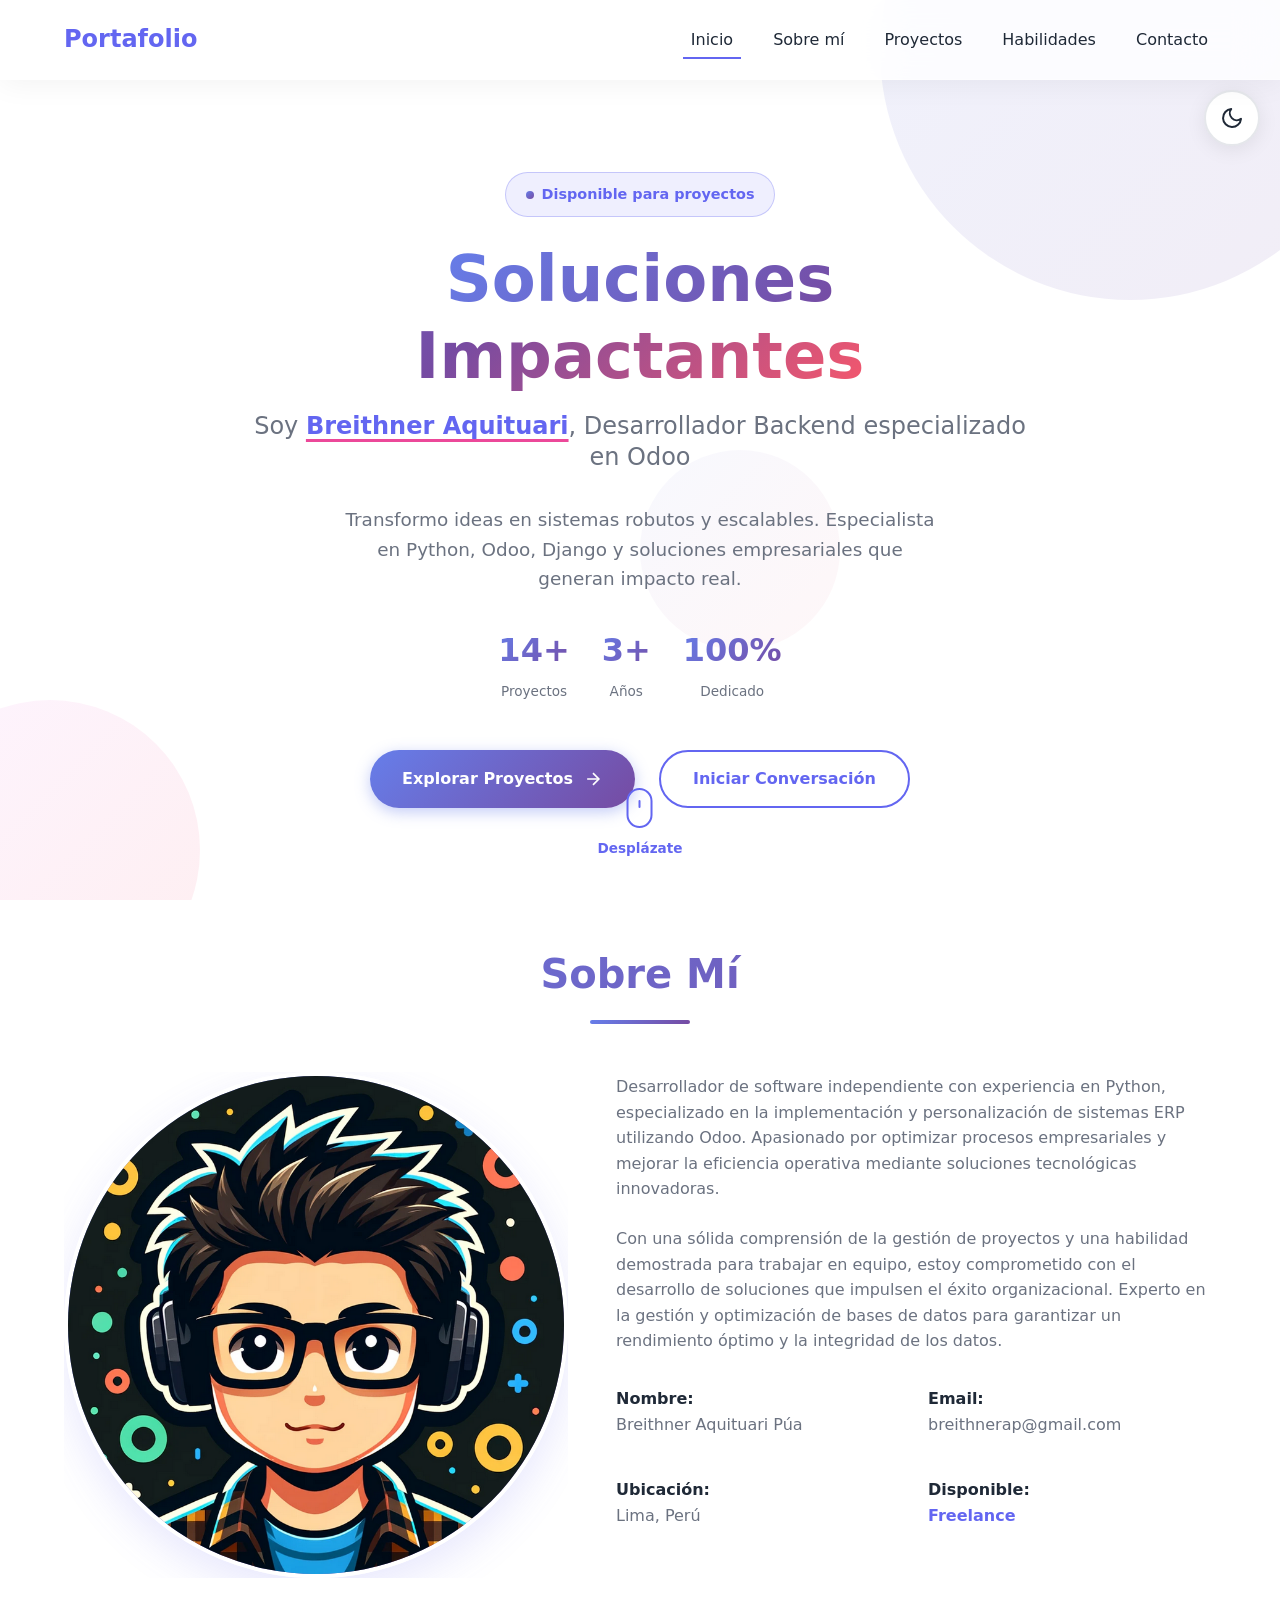
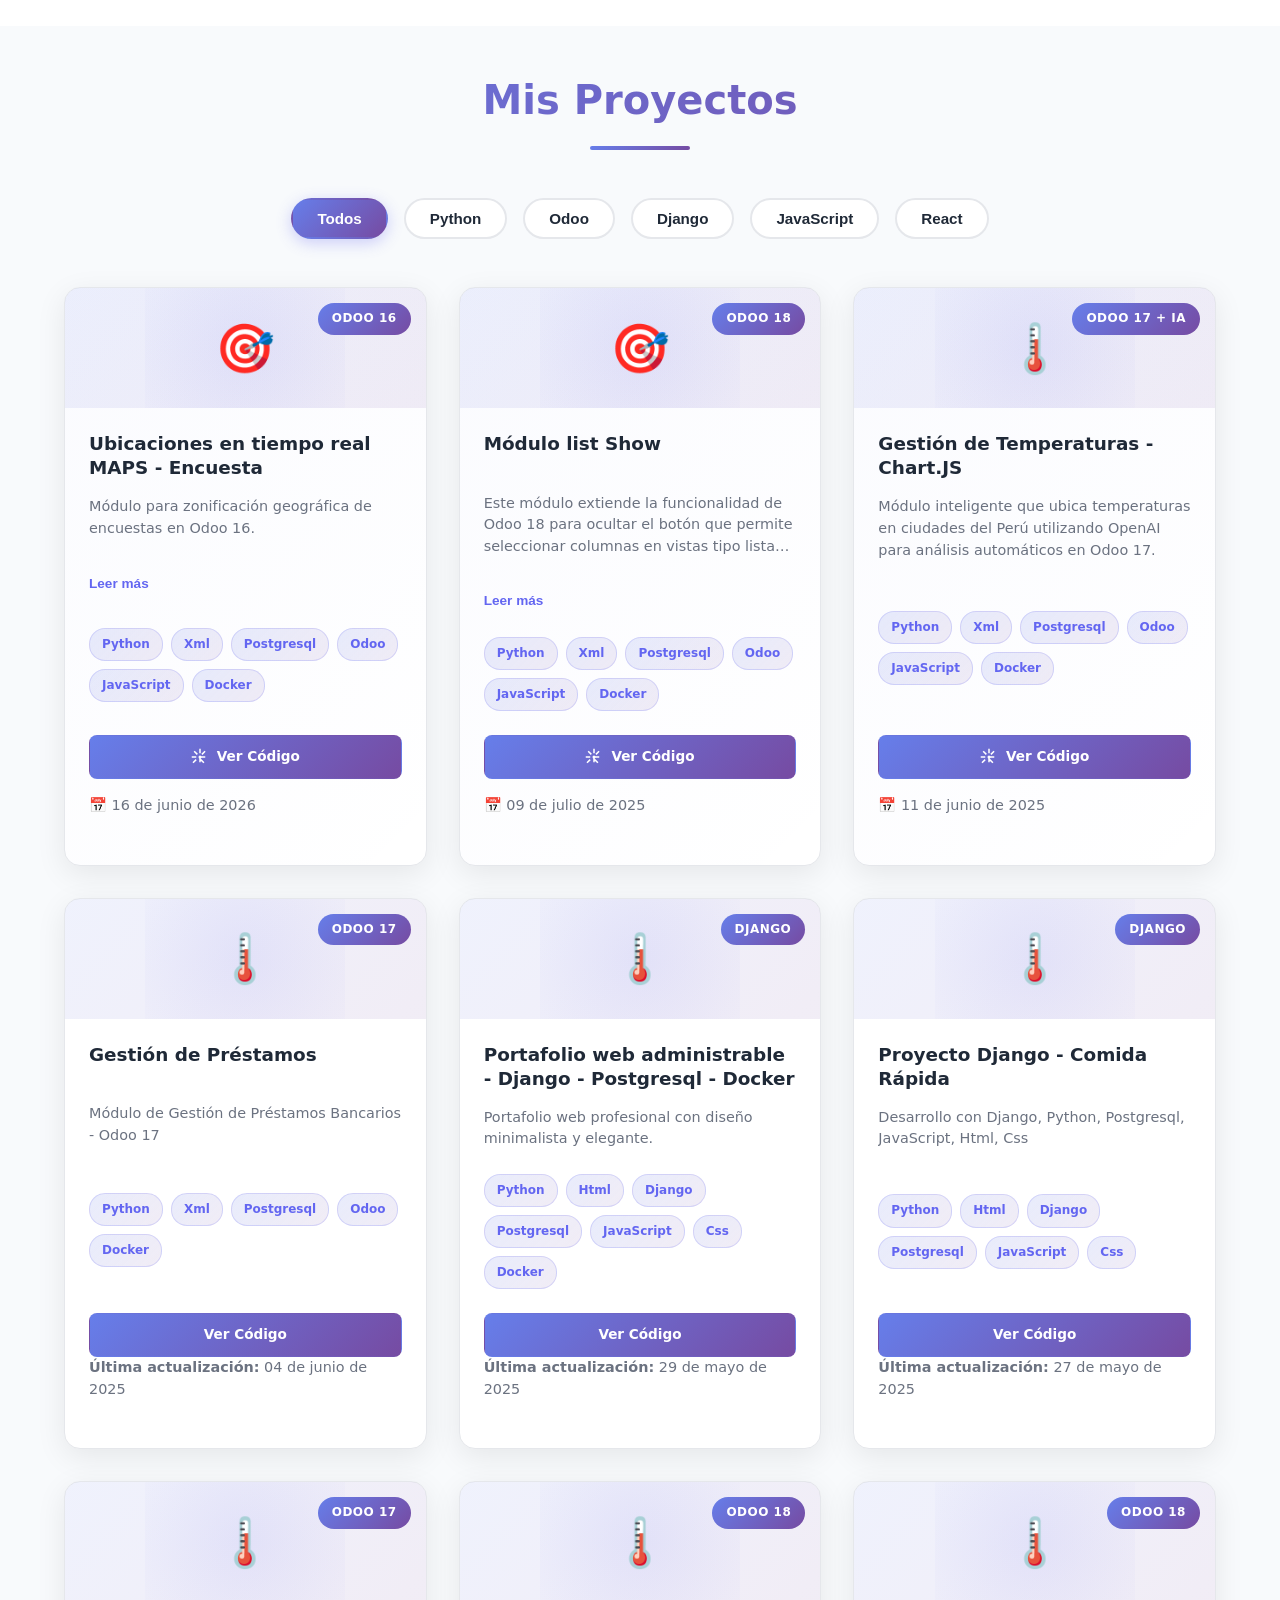
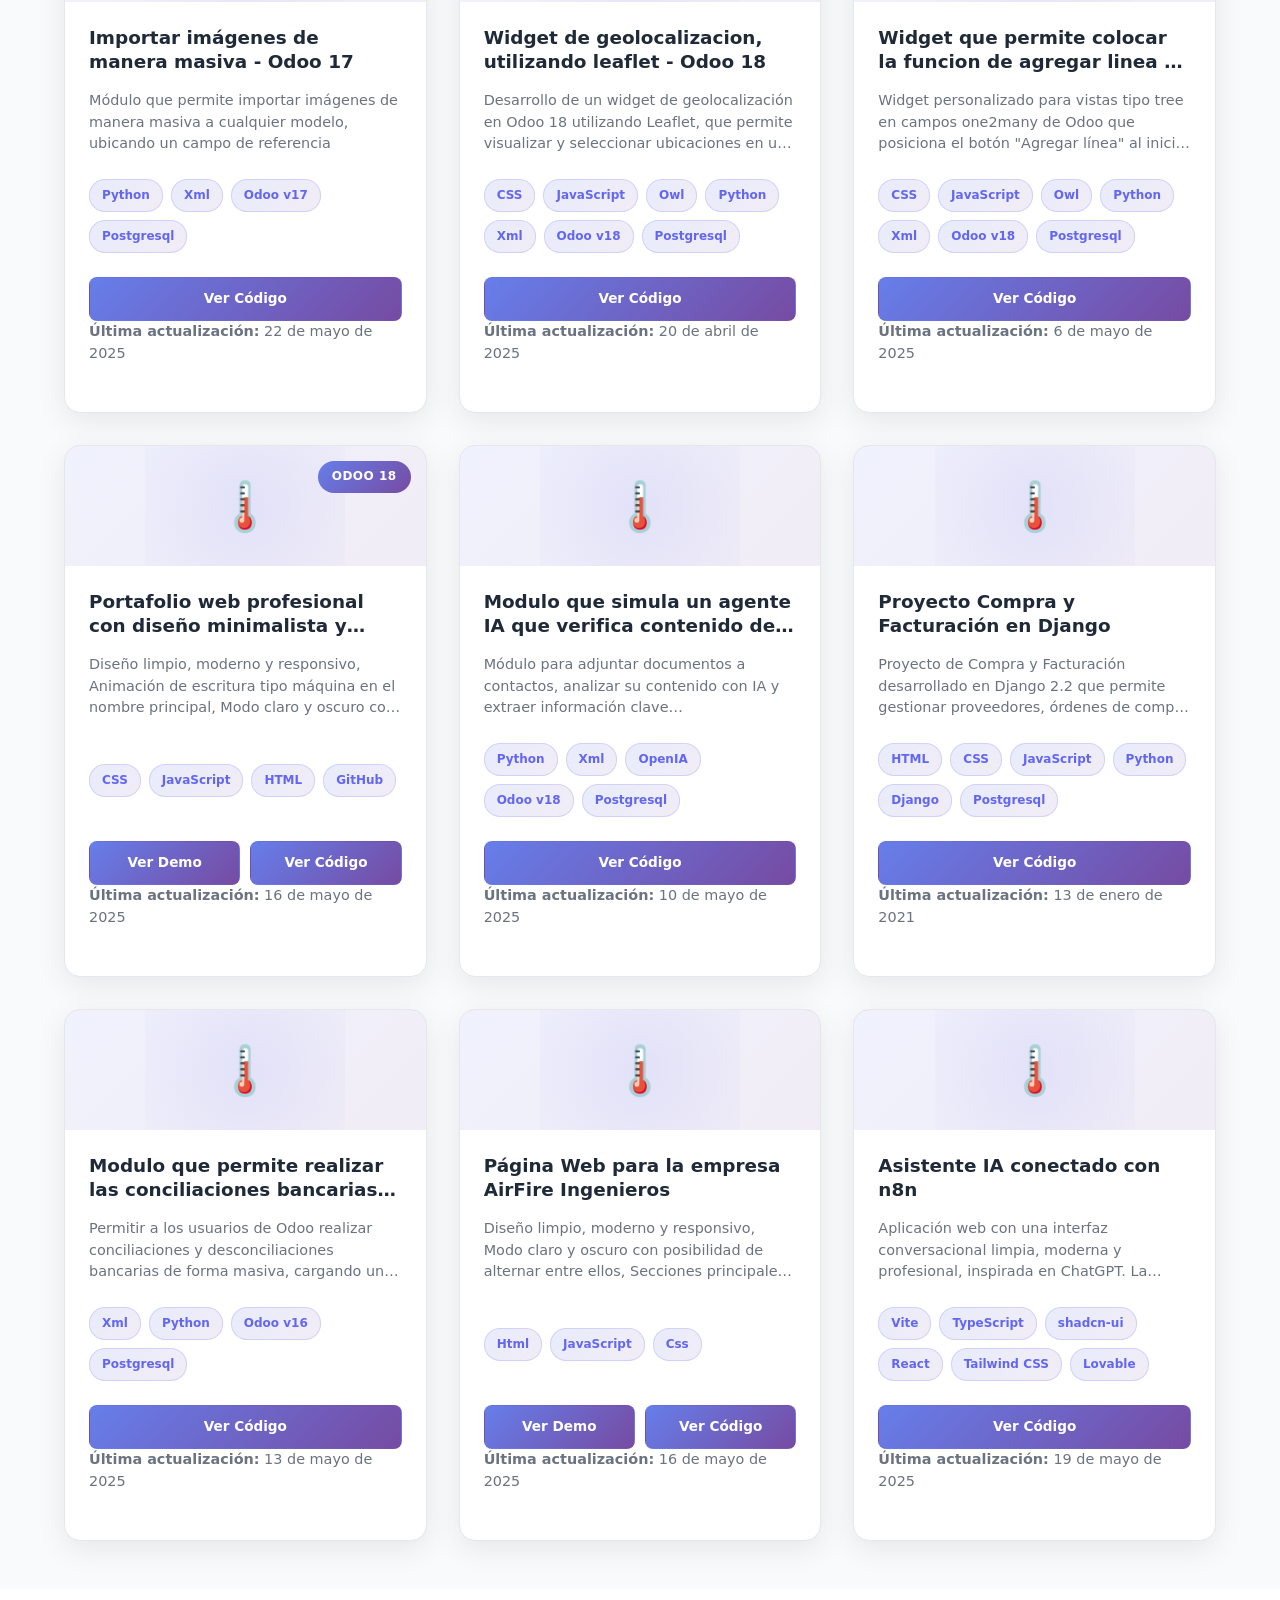
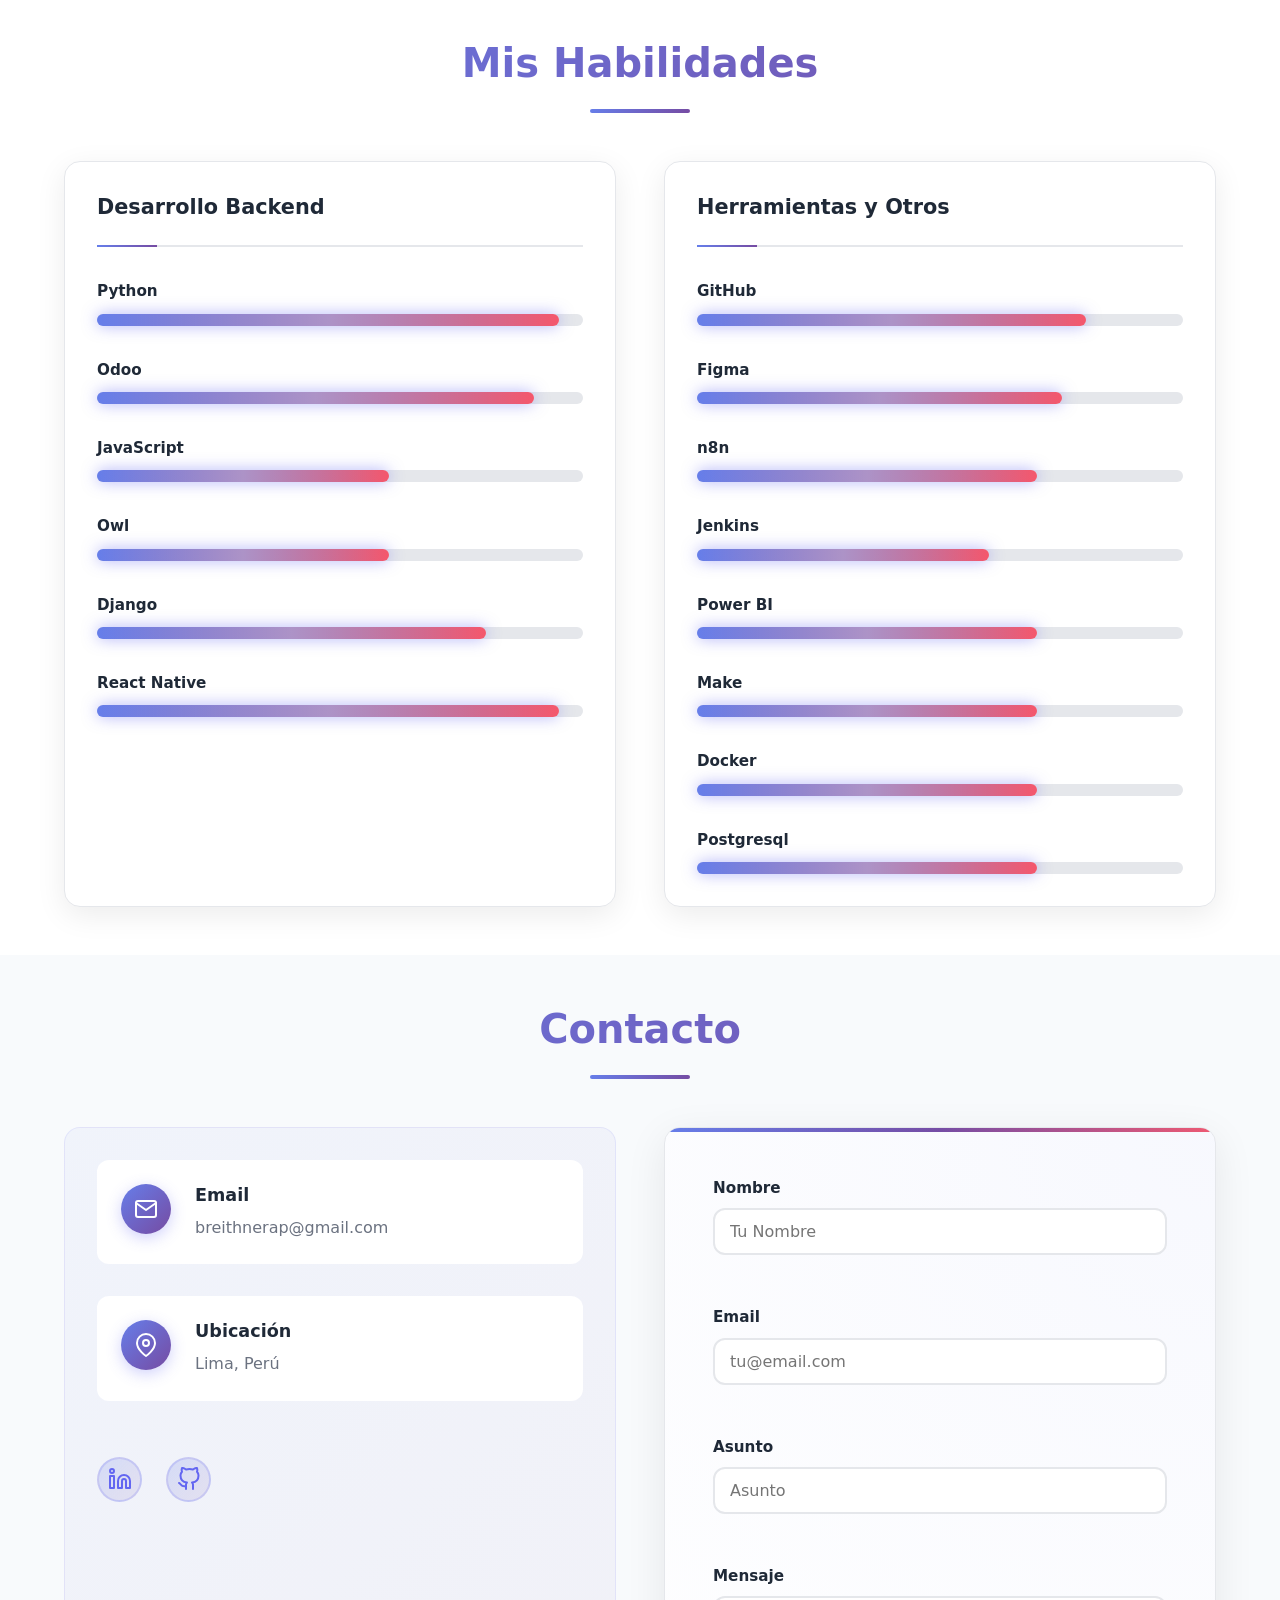
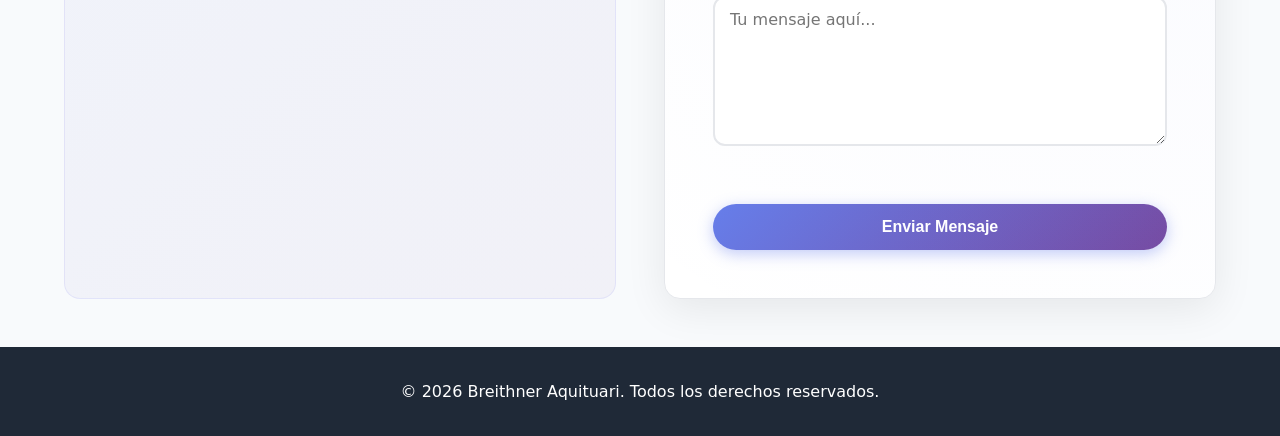
==== commit e7eafa16: "[FIX] changes" ====
--- a/index.html
+++ b/index.html
@@ -170,6 +170,38 @@
           </div>
 
           <div class="projects-grid">
+              <!-- Proyecto 0 -->
+            <div class="project-card" data-tags="Python,Odoo,JavaScript">
+              <div class="project-badge">Odoo 16</div>
+              <div class="project-header">
+                <div class="project-icon">🎯</div>
+              </div>
+              <div class="project-info">
+                <h3>Ubicaciones en tiempo real MAPS - Encuesta</h3>
+                <div class="project-description">
+                  <p class="description-short">Módulo para zonificación geográfica de encuestas en Odoo 16.</p>
+                  <p class="description-full" style="display: none;">Este módulo permite crear zonas geográficas que captura en tiempo real la ubicación del usuario para el envío de encuestas en Odoo 16.</p>
+                  <button class="read-more-btn" aria-label="Leer más sobre este proyecto">Leer más</button>
+                </div>
+                
+                <div class="project-tags">
+                  <span>Python</span>
+                  <span>Xml</span>
+                  <span>Postgresql</span>
+                  <span>Odoo</span>
+                  <span>JavaScript</span>
+                  <span>Docker</span>
+                </div>
+                <div class="project-links">
+                  <a href="https://github.com/br3hap/encuesta_app/tree/main/addons/self/survey_geofencing" class="project-link" target="_blank">
+                    <svg width="18" height="18" viewBox="0 0 24 24" fill="none" stroke="currentColor" stroke-width="2"><circle cx="12" cy="12" r="1"></circle><path d="M12 1v6m0 6v6M4.22 4.22l4.24 4.24m6.08 0l4.24-4.24M1 12h6m6 0h6m-1.78 7.78l-4.24-4.24m-6.08 0l-4.24 4.24"></path></svg>
+                    Ver Código
+                  </a>
+                </div>
+                <p class="project-date">📅 16 de junio de 2026</p>
+              </div>
+              <div class="project-overlay"></div>
+            </div>
 
             <!-- Proyecto 1 -->
             <div class="project-card" data-tags="Python,Odoo,JavaScript">
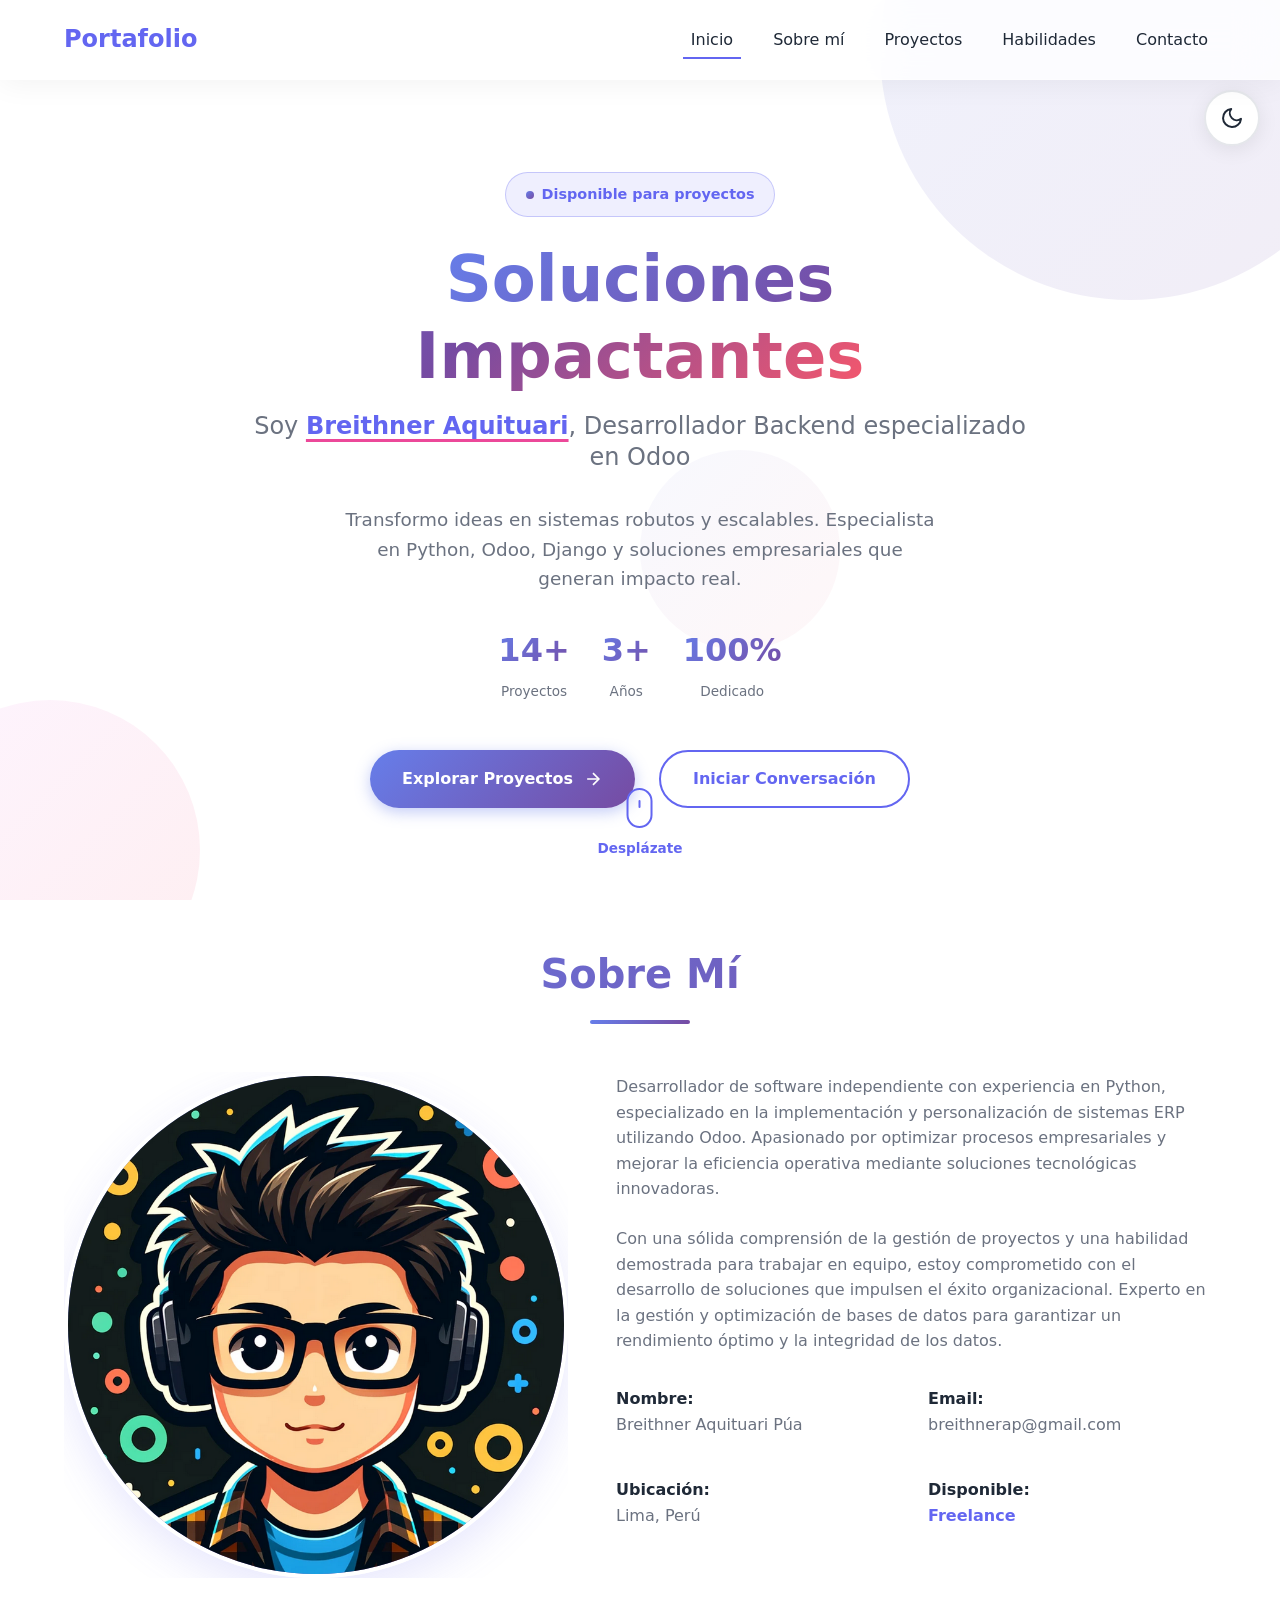
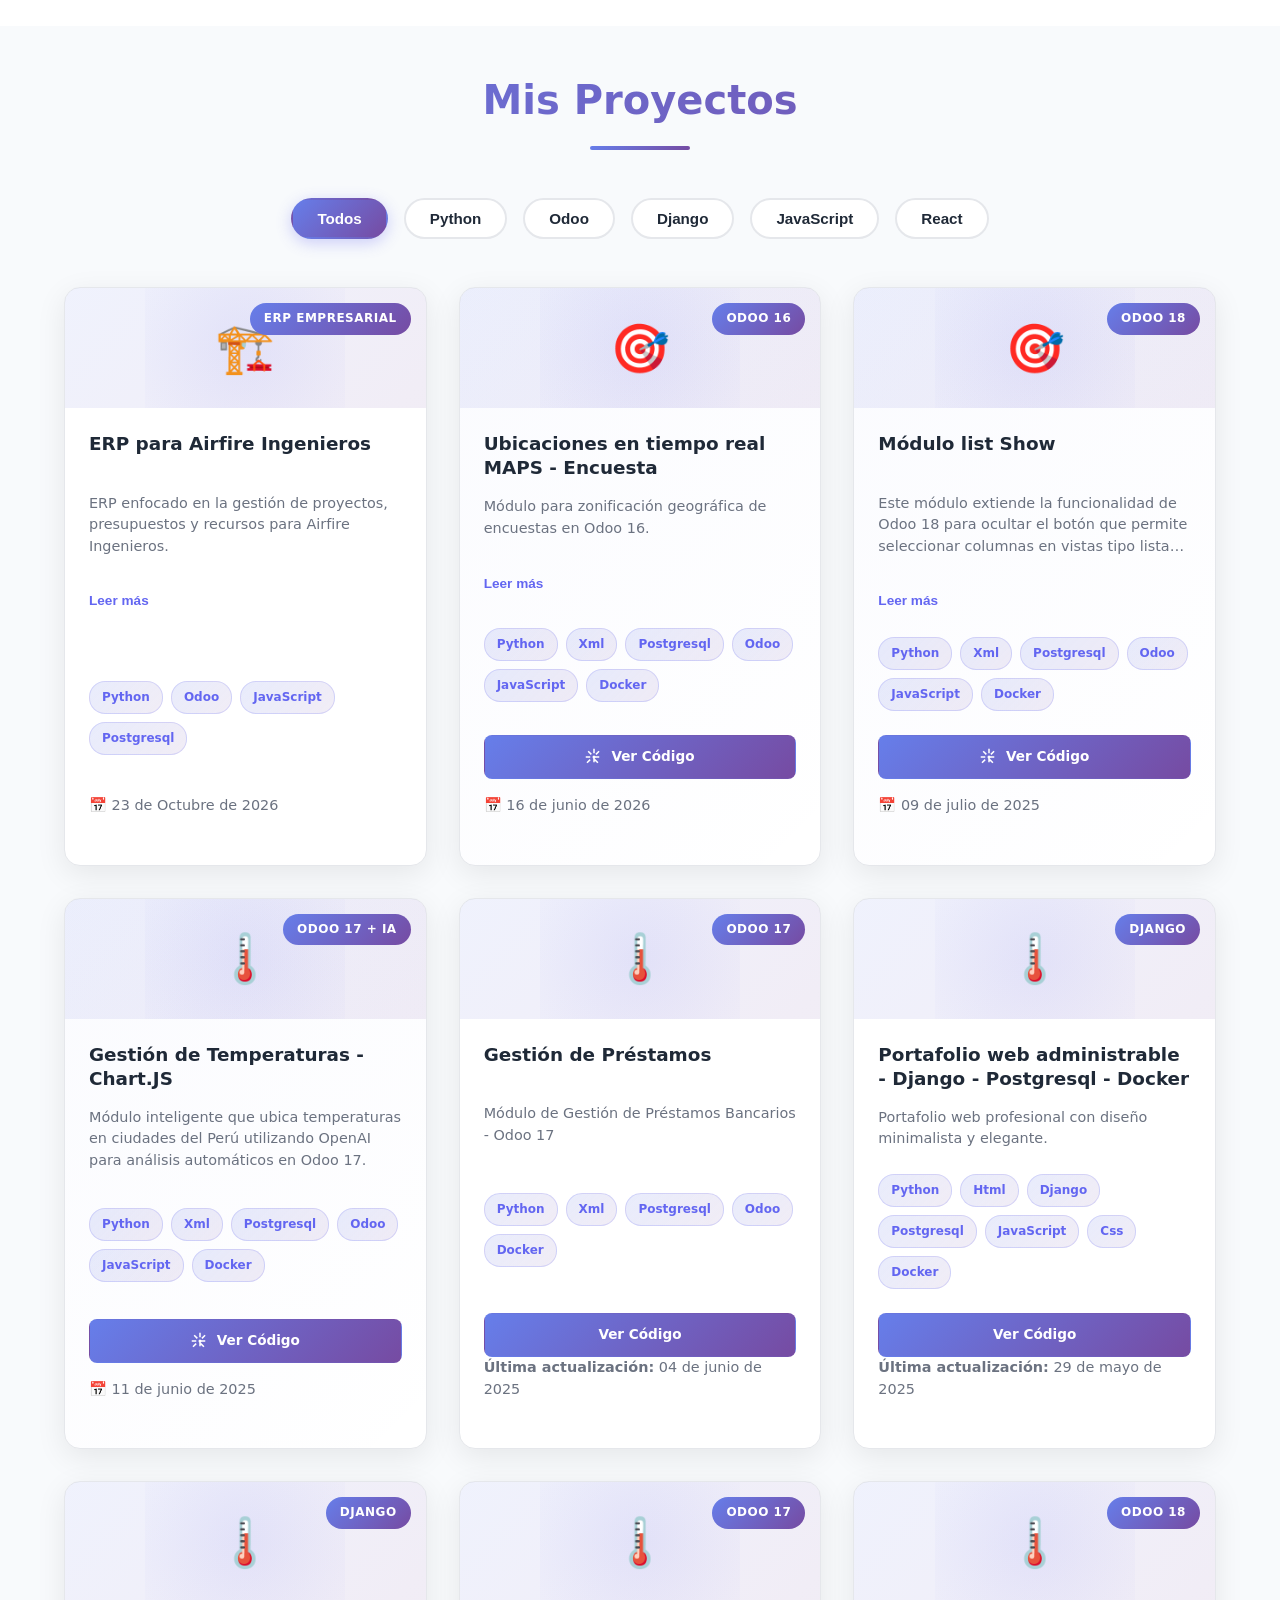
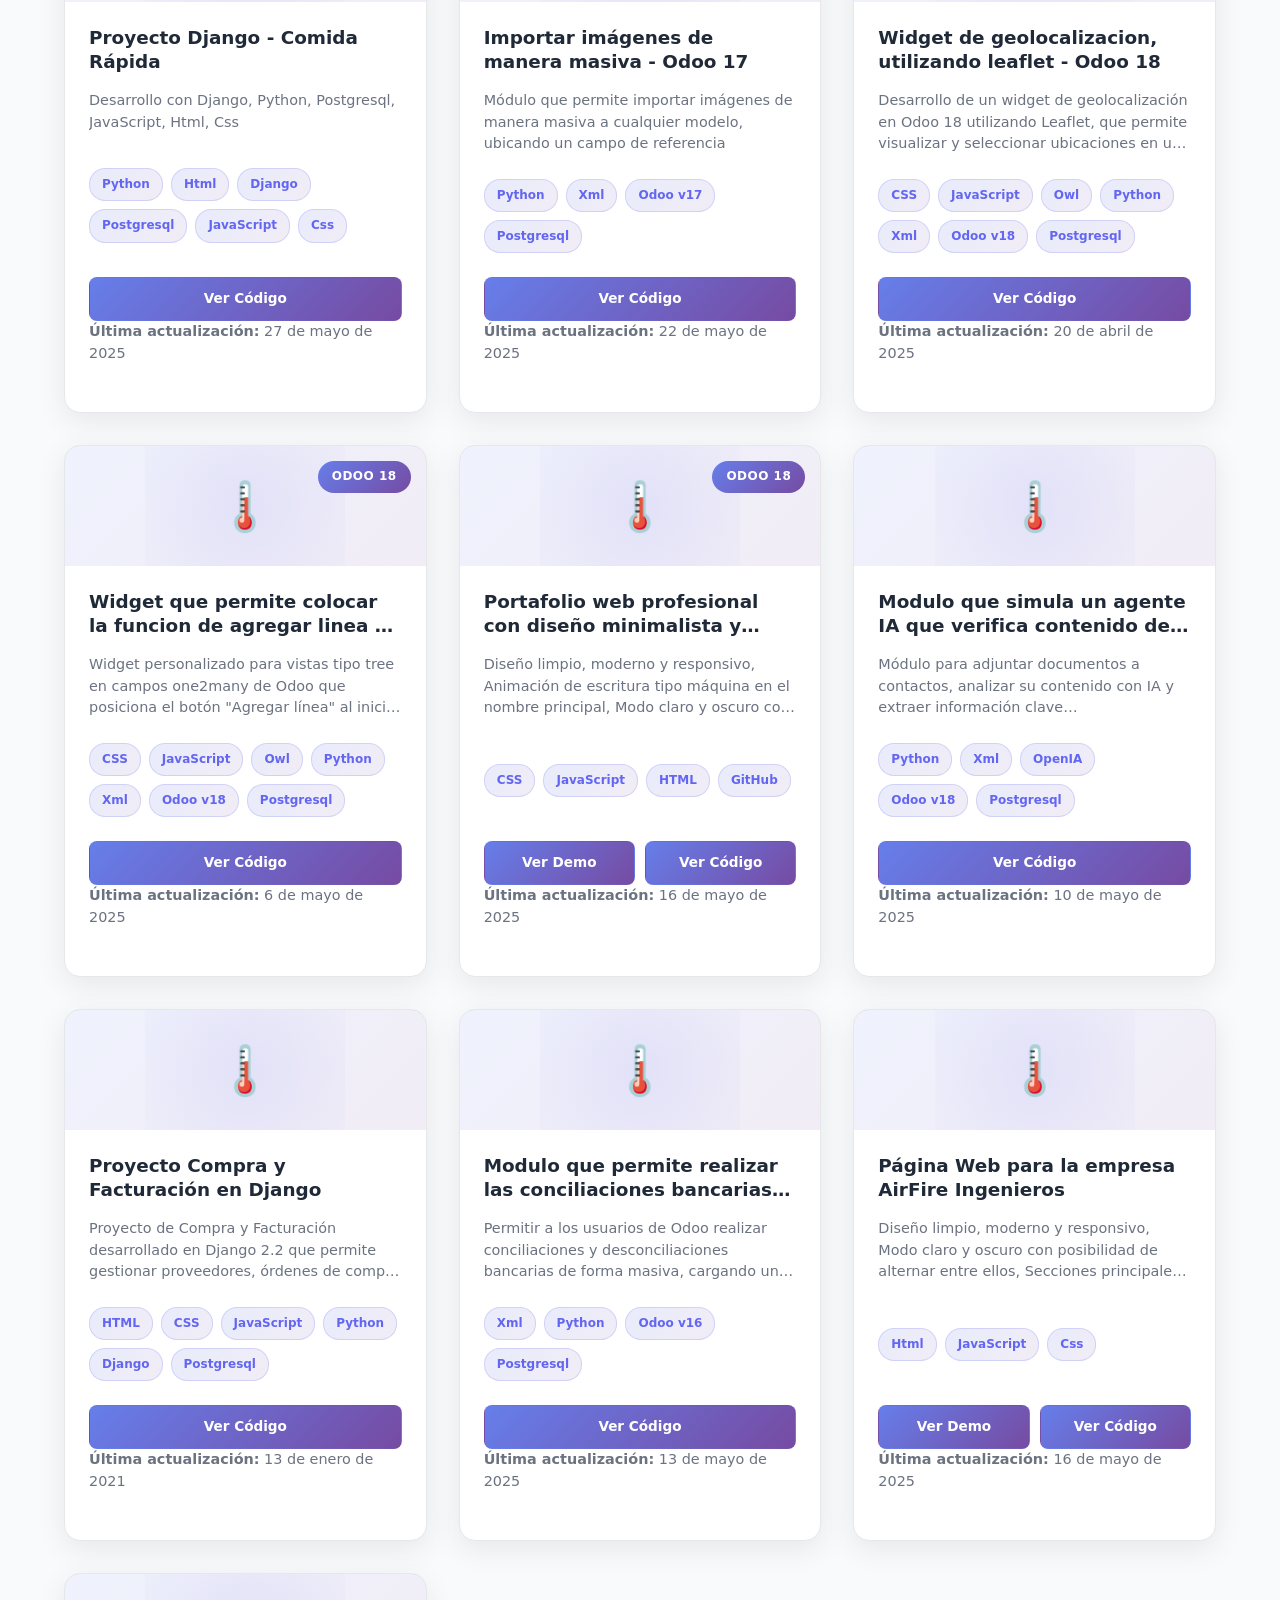
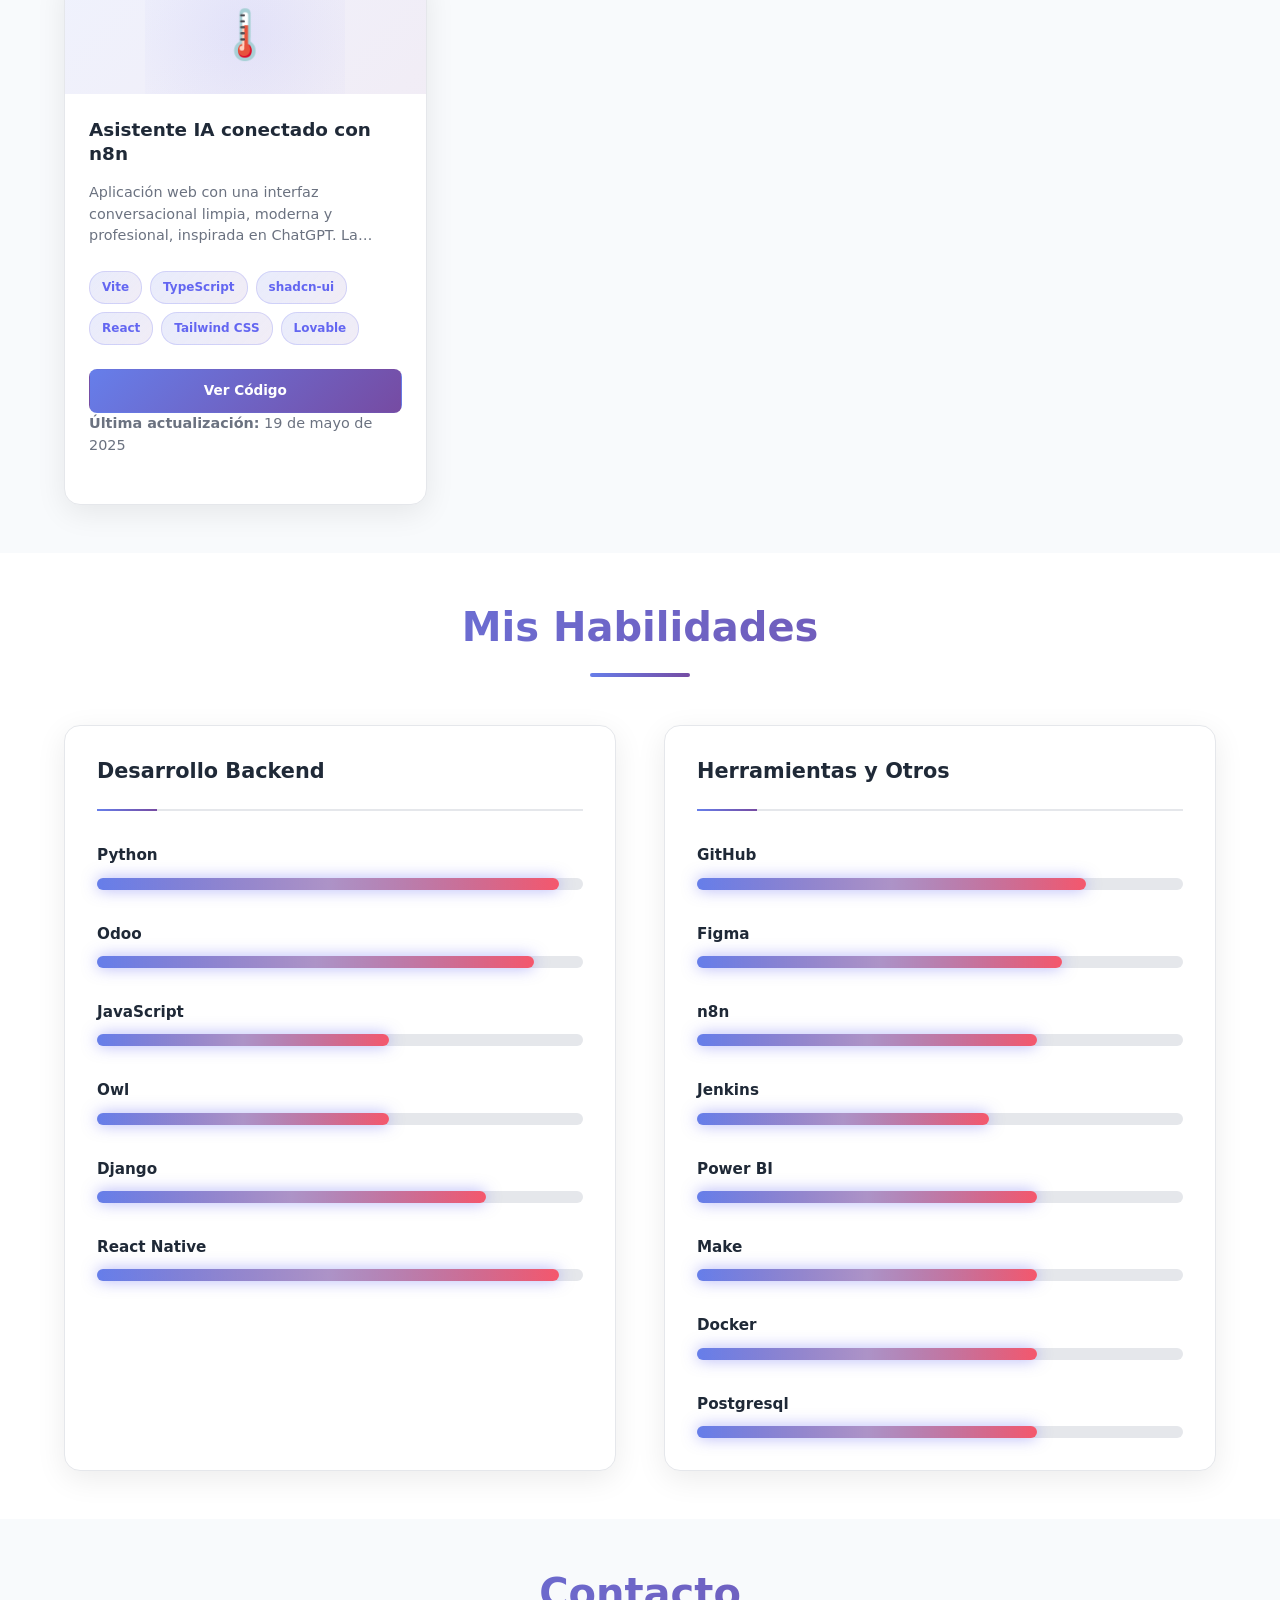
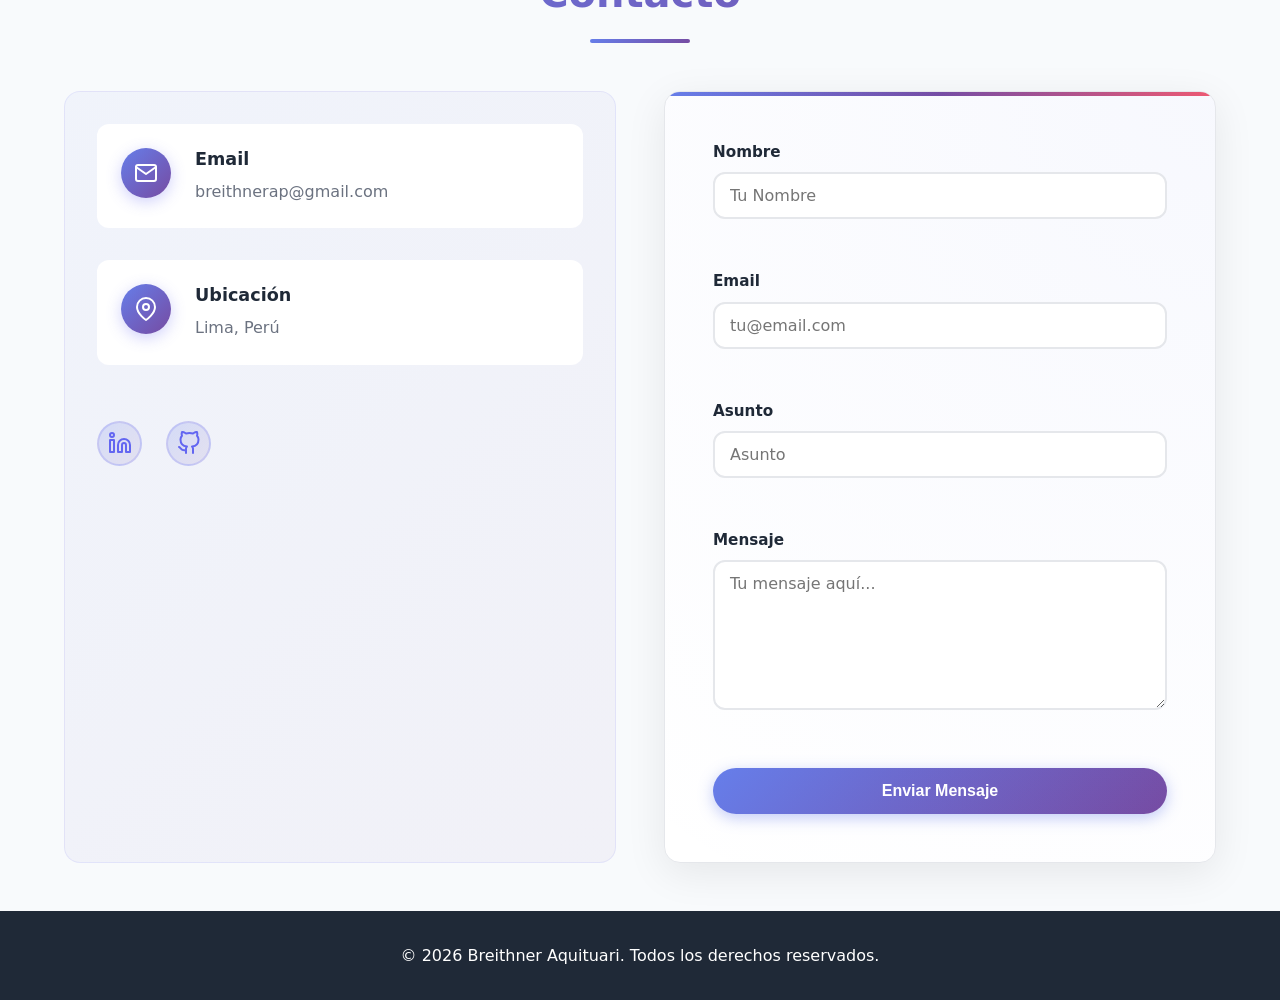
==== commit 1e3523eb: "fix" ====
--- a/index.html
+++ b/index.html
@@ -170,6 +170,29 @@
           </div>
 
           <div class="projects-grid">
+            <!-- Proyecto Airfire Ingenieros -->
+            <div class="project-card" data-tags="Python,Odoo">
+              <div class="project-badge">ERP empresarial</div>
+              <div class="project-header">
+                <div class="project-icon">🏗️</div>
+              </div>
+              <div class="project-info">
+                <h3>ERP para Airfire Ingenieros</h3>
+                <div class="project-description">
+                  <p class="description-short">ERP enfocado en la gestión de proyectos, presupuestos y recursos para Airfire Ingenieros.</p>
+                  <p class="description-full" style="display: none;">Desarrollo de un ERP para Airfire Ingenieros enfocado en la gestión de proyectos, la creación de partidas para presupuestos y la administración de los recursos asociados a cada proyecto.</p>
+                  <button class="read-more-btn" aria-label="Leer más sobre este proyecto">Leer más</button>
+                </div>
+                <div class="project-tags">
+                  <span>Python</span>
+                  <span>Odoo</span>
+                  <span>JavaScript</span>
+                  <span>Postgresql</span>
+                </div>
+                <p class="project-date">📅 23 de Octubre de 2026</p>
+              </div>
+            </div>
+
               <!-- Proyecto 0 -->
             <div class="project-card" data-tags="Python,Odoo,JavaScript">
               <div class="project-badge">Odoo 16</div>
